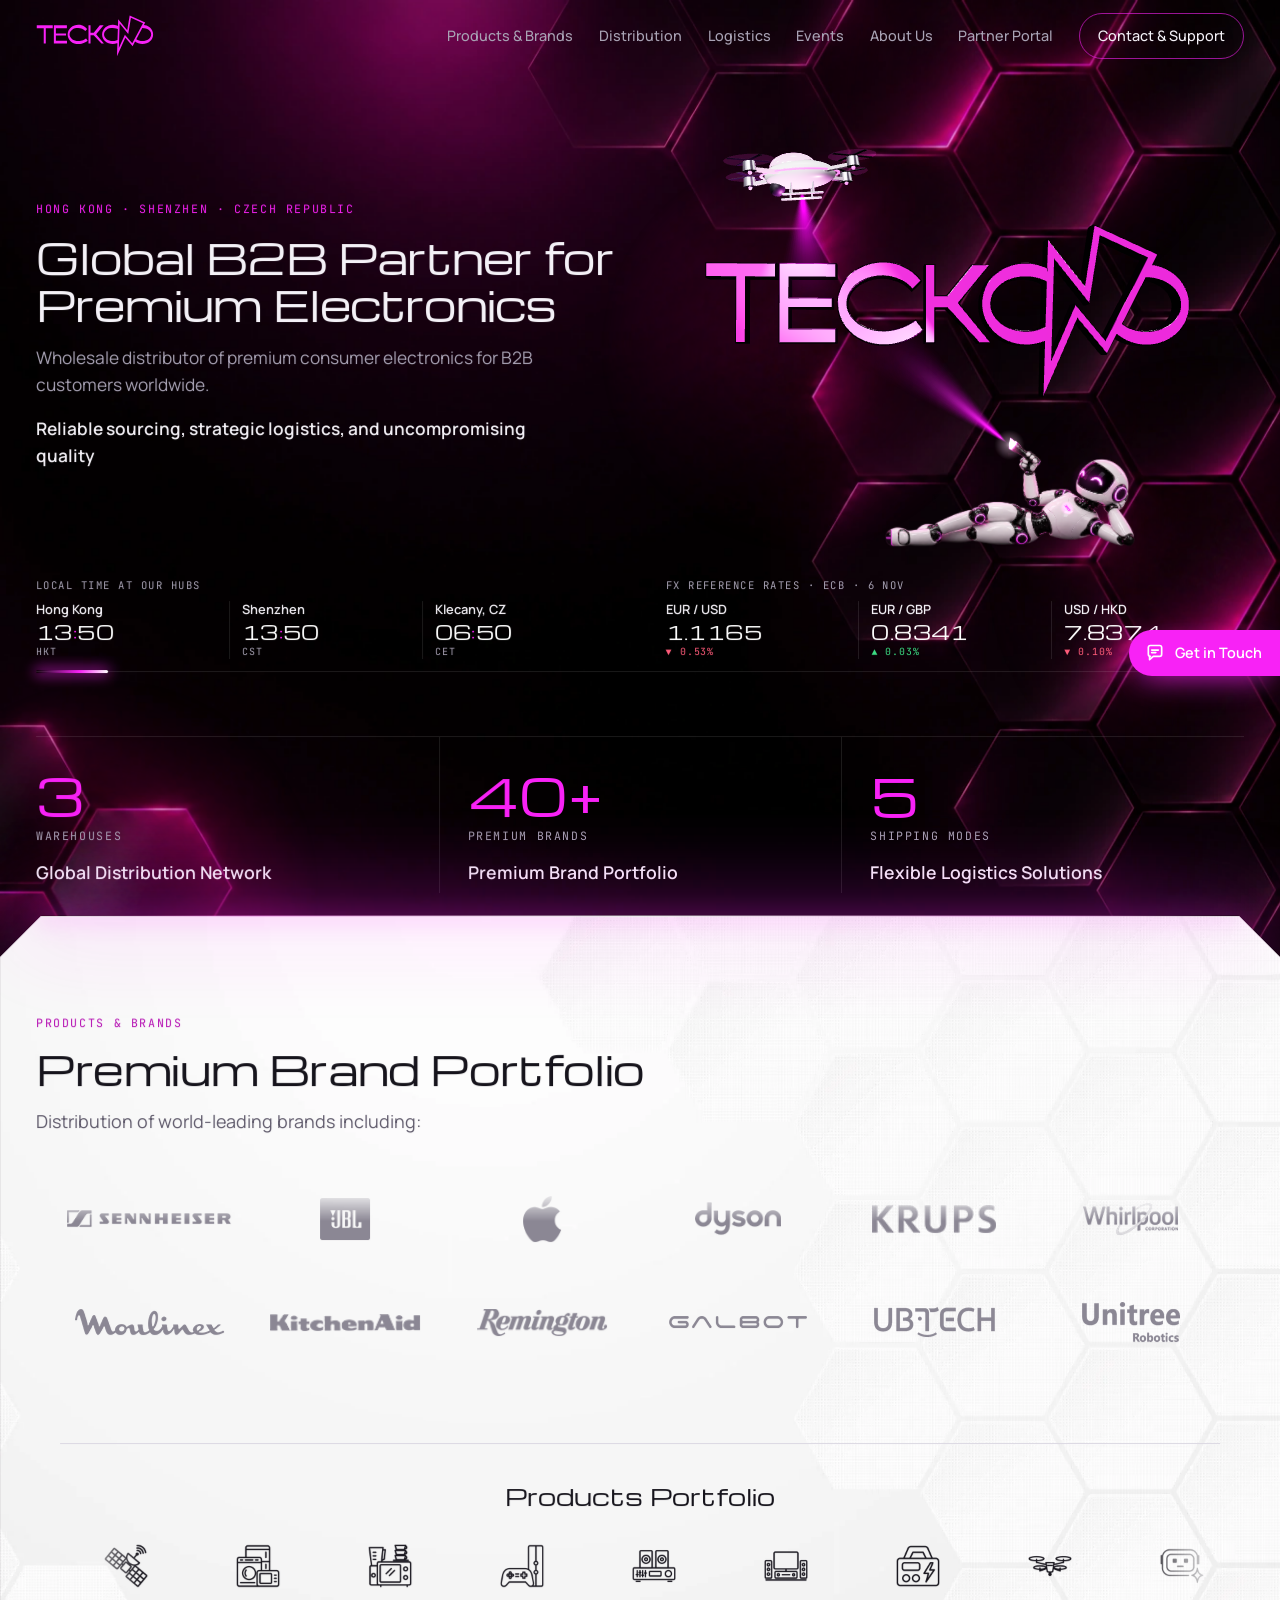
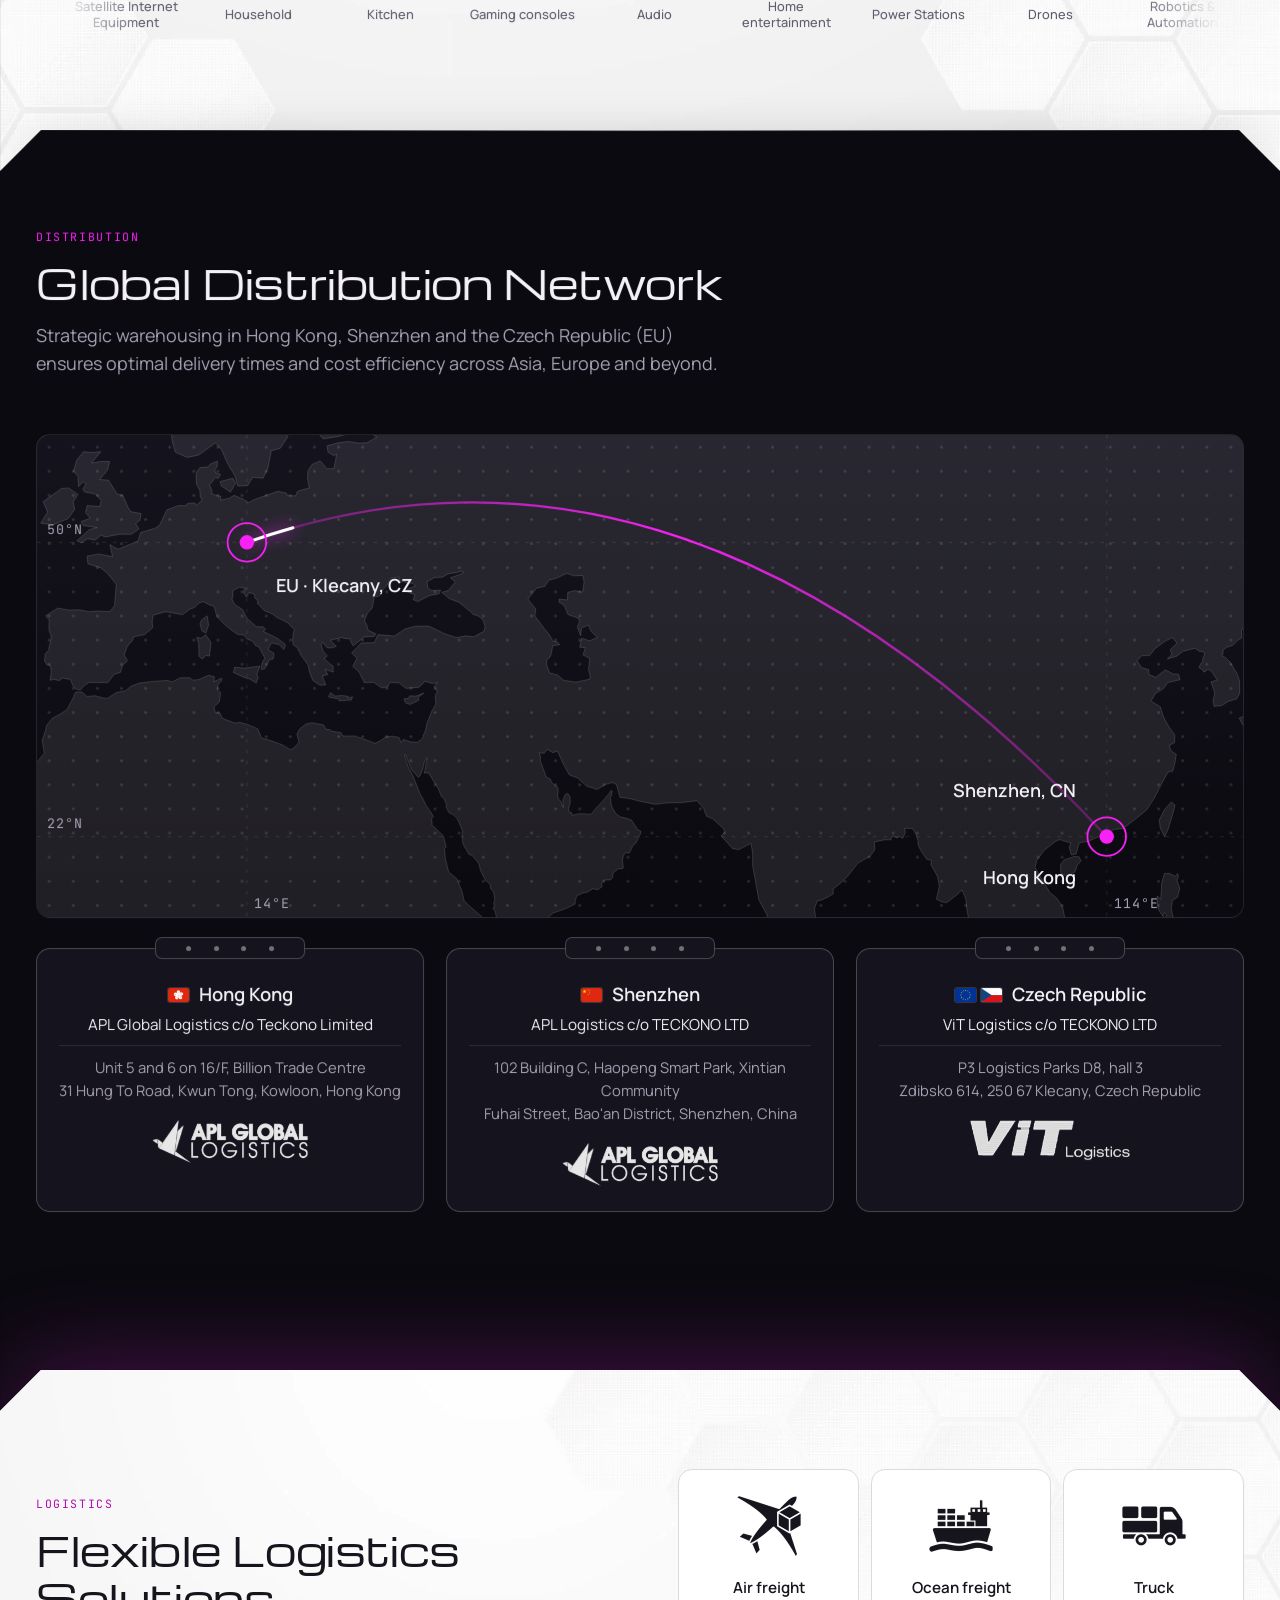
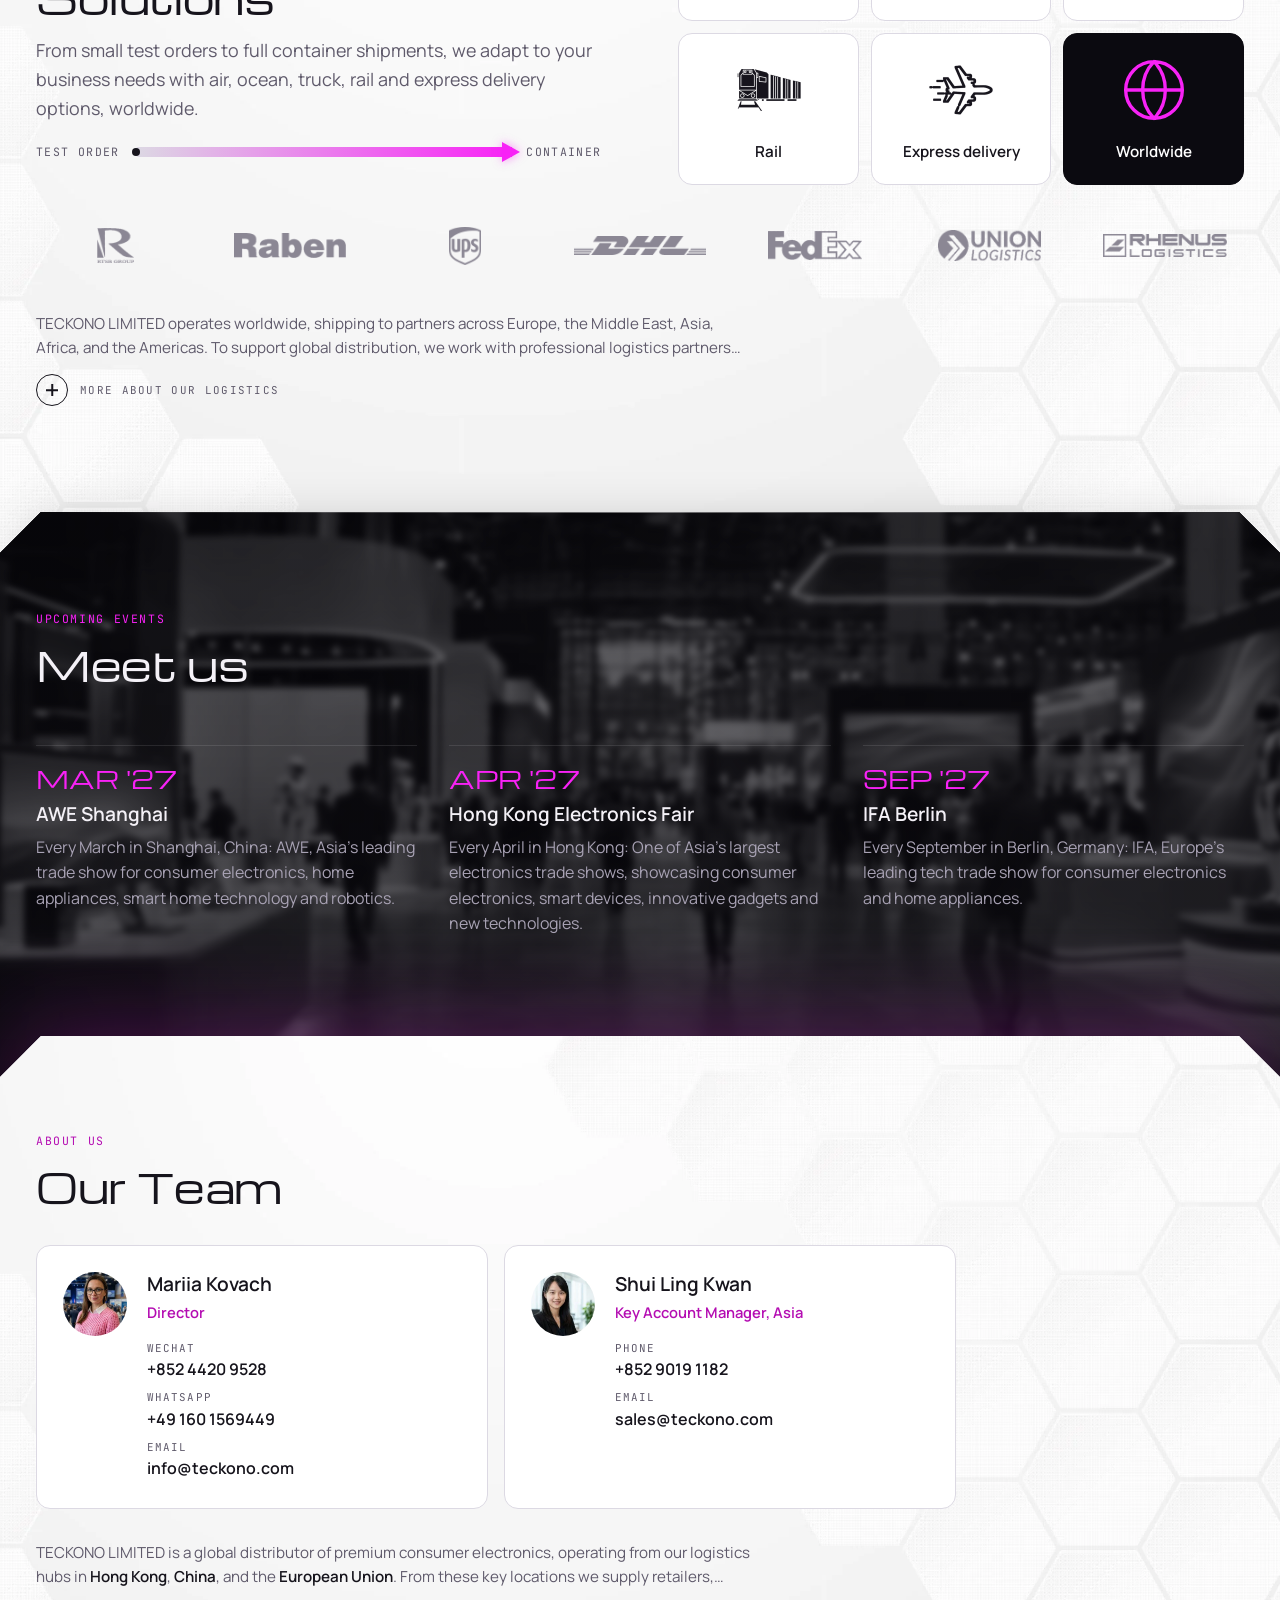
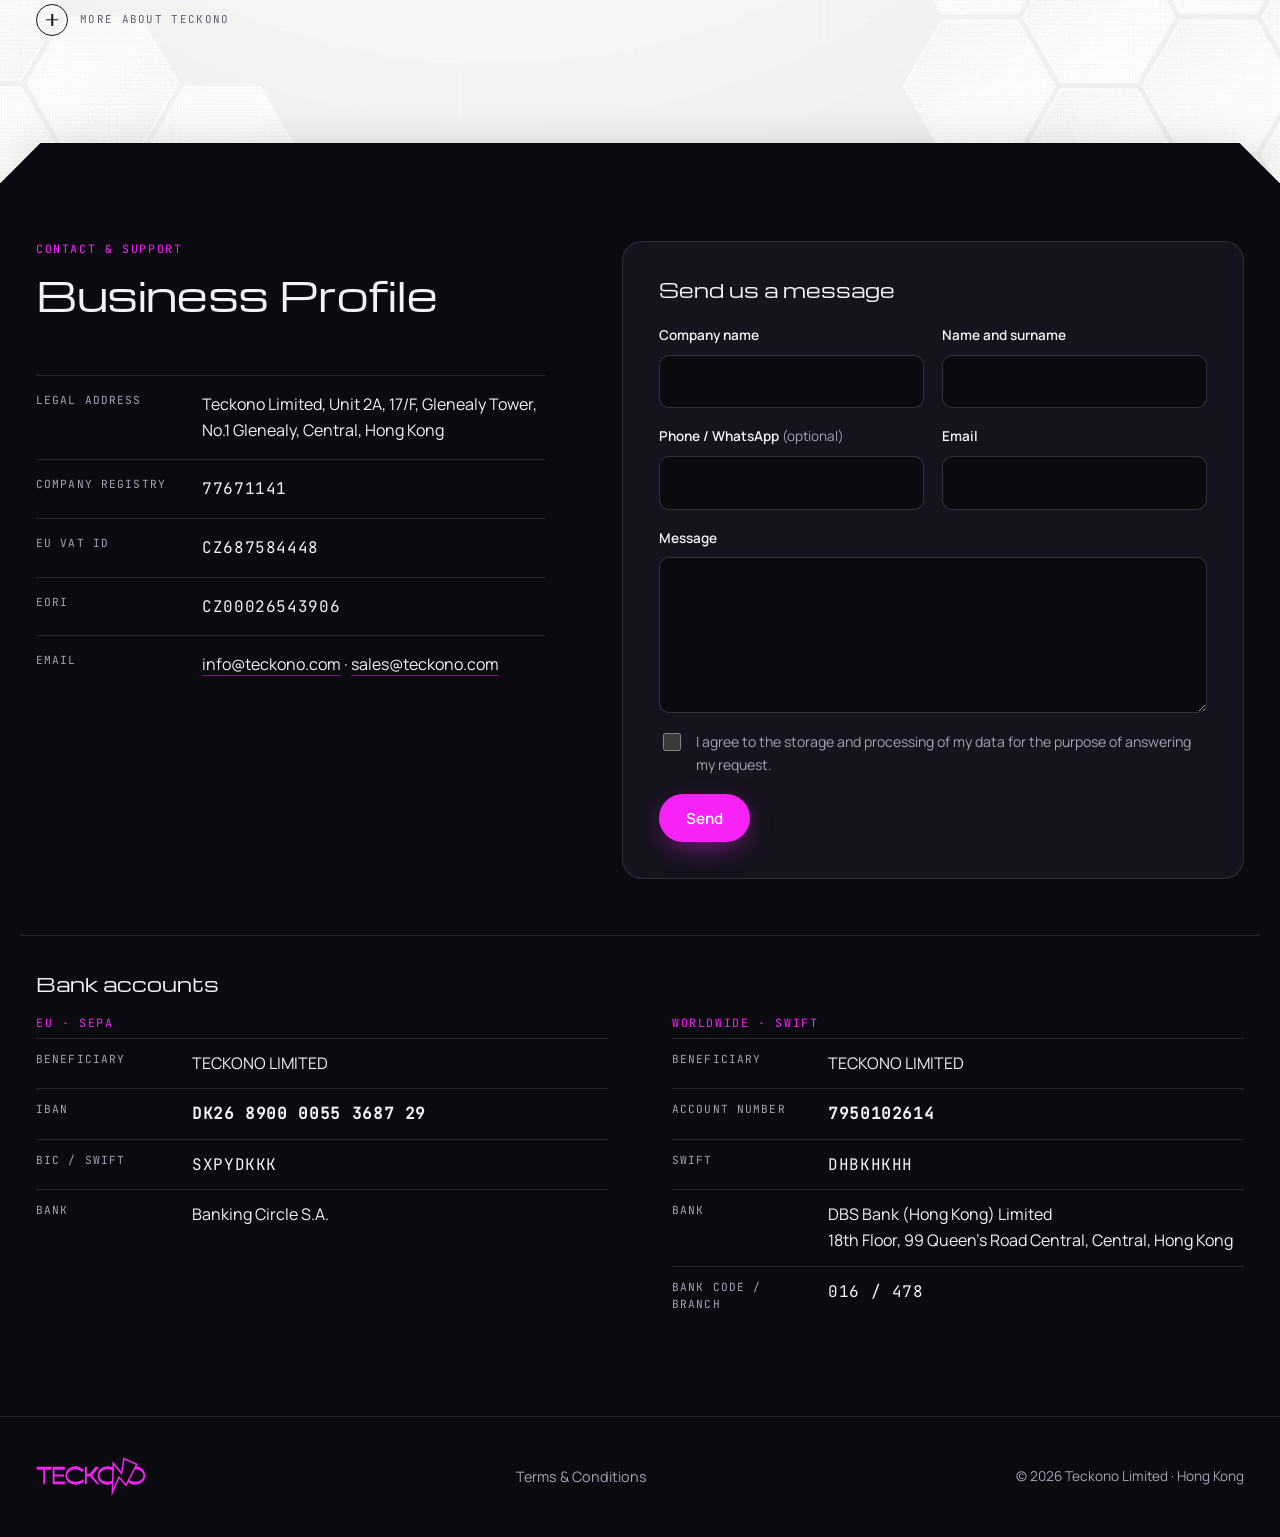
==== index.html @ b2bdcf80 "Teckono website: initial static site Co-Authored-By: Claude Opus 5.5 <noreply@anthropic.com> Claude-" ====
<!doctype html>
<html lang="en">
<head>
<meta charset="utf-8">
<meta name="viewport" content="width=device-width, initial-scale=1, viewport-fit=cover">
<title>TECKONO</title>
<meta name="claude:viewport-fit-sides" content="cover">
<meta name="description" content="TECKONO is a wholesale distributor of premium consumer electronics for B2B customers worldwide. Warehouses in Hong Kong, Shenzhen and the EU (Czech Republic).">
<meta name="theme-color" content="#0B0A10">
<link rel="icon" type="image/svg+xml" href="assets/img/favicon.svg">
<link rel="preload" href="assets/fonts/michroma-latin-400-normal.woff2" as="font" type="font/woff2" crossorigin>
<link rel="preload" href="assets/fonts/manrope-latin-wght-normal.woff2" as="font" type="font/woff2" crossorigin>
<link rel="preload" href="assets/img/bg-hex-dark.webp" as="image">
<link rel="stylesheet" href="assets/css/style.css">
<script type="module" src="assets/js/logo3d.js"></script>
<script defer src="assets/js/main.js"></script>
<script defer src="assets/js/transition.js"></script>
<script defer src="assets/js/logo-roll.js"></script>
<script defer src="assets/js/video-bg.js"></script>
</head>
<body>

<header class="site-header" id="site-header">
  <div class="wrap header-row">
    <a class="brand" href="#top" aria-label="TECKONO home">
      <img src="assets/img/logo.svg" alt="TECKONO" width="132" height="48">
    </a>
    <button class="nav-toggle" id="nav-toggle" aria-expanded="false" aria-controls="site-nav">
      <span class="nav-toggle-bars" aria-hidden="true"></span><span class="sr-only">Menu</span>
    </button>
    <nav class="site-nav" id="site-nav" aria-label="Main">
      <a href="#brands">Products &amp; Brands</a>
      <a href="#network">Distribution</a>
      <a href="#logistics">Logistics</a>
      <a href="#events">Events</a>
      <a href="#team">About Us</a>
      <a href="partners.html">Partner Portal</a>
      <a class="nav-cta" href="#contact">Contact &amp; Support</a>
    </nav>
  </div>
</header>

<main id="top">

  <!-- CARD STACK: each section slides over the lower part of the pinned one before it (hero … contact) -->
  <div class="stack" id="stack">
  <div class="pin">
  <section class="hero band-dark sinks" id="hero">
    <div class="hero-shade" aria-hidden="true"></div>
    <div class="hero-glints" id="hero-glints" aria-hidden="true"></div>
    <div class="wrap hero-inner">
      <div class="hero-copy">
        <div class="hero-text">
          <p class="eyebrow">Hong Kong · Shenzhen · Czech Republic</p>
          <h1>Global B2B Partner for Premium Electronics</h1>
          <p class="lead">Wholesale distributor of premium consumer electronics for B2B customers worldwide.</p>
          <p class="lead-strong">Reliable sourcing, strategic logistics, and uncompromising quality</p>
        </div>
        <div class="hero-logo" id="hero-logo" data-svg="assets/img/logo.svg" data-robot="assets/img/">
          <img class="hero-logo-flat" src="assets/img/logo.svg" alt="" width="1020" height="369">
          <img class="hero-robot-flat" src="assets/img/robot-flat.webp" alt="" width="1250" height="530">
        </div>
      </div>
      <div class="hero-desk" id="hero-desk" aria-label="Local time at our hubs and reference exchange rates">
        <div class="desk-grid">
          <div class="desk-group desk-hubs">
            <p class="desk-label">Local time at our hubs</p>
            <ul class="desk-row hubs">
              <li><span class="cell-key">Hong Kong</span><span class="hub-time" data-tz="Asia/Hong_Kong" data-abbr="HKT">--<i>:</i>--</span><span class="cell-sub hub-zone">HKT</span></li>
              <li><span class="cell-key">Shenzhen</span><span class="hub-time" data-tz="Asia/Shanghai" data-abbr="CST">--<i>:</i>--</span><span class="cell-sub hub-zone">CST</span></li>
              <li><span class="cell-key">Klecany, CZ</span><span class="hub-time" data-tz="Europe/Prague" data-abbr="CET,CEST">--<i>:</i>--</span><span class="cell-sub hub-zone">CET</span></li>
            </ul>
          </div>
          <div class="desk-group desk-fx" id="fx" data-src="https://api.frankfurter.dev/v1/" data-snapshot-date="2026-11-06" data-snapshot="{&quot;2026-11-05&quot;:{&quot;USD&quot;:1.1224,&quot;GBP&quot;:0.83393,&quot;HKD&quot;:8.8055},&quot;2026-11-06&quot;:{&quot;USD&quot;:1.1165,&quot;GBP&quot;:0.83415,&quot;HKD&quot;:8.7505}}">
            <p class="desk-label">FX reference rates &middot; ECB &middot; <span class="fx-date">6 Nov</span></p>
            <ul class="desk-row fx">
              <li data-pair="EURUSD"><span class="cell-key">EUR / USD</span><span class="fx-rate">&hellip;</span><span class="cell-sub fx-chg"></span></li>
              <li data-pair="EURGBP"><span class="cell-key">EUR / GBP</span><span class="fx-rate">&hellip;</span><span class="cell-sub fx-chg"></span></li>
              <li data-pair="USDHKD"><span class="cell-key">USD / HKD</span><span class="fx-rate">&hellip;</span><span class="cell-sub fx-chg"></span></li>
            </ul>
          </div>
        </div>
        <div class="hubs-track" aria-hidden="true"></div>
      </div>
    </div>

    <div class="wrap hero-foot">
      <ul class="pillars" aria-label="What we do">
        <li class="pillar">
          <span class="pillar-figure">3</span>
          <span class="pillar-unit">warehouses</span>
          <h2 class="pillar-title">Global Distribution Network</h2>
        </li>
        <li class="pillar">
          <span class="pillar-figure">40+</span>
          <span class="pillar-unit">premium brands</span>
          <h2 class="pillar-title">Premium Brand Portfolio</h2>
        </li>
        <li class="pillar">
          <span class="pillar-figure">5</span>
          <span class="pillar-unit">shipping modes</span>
          <h2 class="pillar-title">Flexible Logistics Solutions</h2>
        </li>
      </ul>
    </div>
  </section>
  </div>

  <!-- BRANDS -->
  <div class="pin">
  <section class="section band-light card sinks has-zone" id="brands">
    <div class="sink-shade" aria-hidden="true"></div>
    <div class="seam" aria-hidden="true">
      <div class="seam-glow"></div>
      <canvas class="seam-fog" id="seam-fog" data-edge="0.826"></canvas>
    </div>
    <div class="wrap">
      <div class="section-head">
        <p class="eyebrow">Products &amp; Brands</p>
        <h2>Premium Brand Portfolio</h2>
        <p class="section-lead">Distribution of world-leading brands including:</p>
      </div>
      <div class="logo-scroll" aria-label="Brand logos">
      <div class="logo-roll">
      <ul class="logo-wall">
        <li><span class="logo" role="img" aria-label="Starlink" style="--w:136px;--h:27px;-webkit-mask-image:url(assets/img/brands/starlink.png);mask-image:url(assets/img/brands/starlink.png)"></span></li>
        <li><span class="logo" role="img" aria-label="Razer" style="--w:150px;--h:24px;-webkit-mask-image:url(assets/img/brands/razer.png);mask-image:url(assets/img/brands/razer.png)"></span></li>
        <li><span class="logo-text logo-dreame">dreame</span></li>
        <li><span class="logo-text logo-mova">Mova</span></li>
        <li><span class="logo" role="img" aria-label="Canon" style="--w:129px;--h:28px;-webkit-mask-image:url(assets/img/brands/canon.png);mask-image:url(assets/img/brands/canon.png)"></span></li>
        <li><span class="logo" role="img" aria-label="Sony" style="--w:150px;--h:26px;-webkit-mask-image:url(assets/img/brands/sony.png);mask-image:url(assets/img/brands/sony.png)"></span></li>
        <li><span class="logo" role="img" aria-label="Samsung" style="--w:97px;--h:32px;-webkit-mask-image:url(assets/img/brands/samsung.png);mask-image:url(assets/img/brands/samsung.png)"></span></li>
        <li><span class="logo" role="img" aria-label="LG" style="--w:74px;--h:35px;-webkit-mask-image:url(assets/img/brands/lg.png);mask-image:url(assets/img/brands/lg.png)"></span></li>
        <li><span class="logo" role="img" aria-label="Nintendo" style="--w:117px;--h:29px;-webkit-mask-image:url(assets/img/brands/nintendo.png);mask-image:url(assets/img/brands/nintendo.png)"></span></li>
        <li><span class="logo" role="img" aria-label="Sigma" style="--w:125px;--h:28px;-webkit-mask-image:url(assets/img/brands/sigma.png);mask-image:url(assets/img/brands/sigma.png)"></span></li>
        <li><span class="logo" role="img" aria-label="Nikon" style="--w:115px;--h:29px;-webkit-mask-image:url(assets/img/brands/nikon.png);mask-image:url(assets/img/brands/nikon.png)"></span></li>
        <li><span class="logo" role="img" aria-label="De'Longhi" style="--w:104px;--h:31px;-webkit-mask-image:url(assets/img/brands/delonghi.png);mask-image:url(assets/img/brands/delonghi.png)"></span></li>
        <li><span class="logo" role="img" aria-label="Pioneer" style="--w:150px;--h:22px;-webkit-mask-image:url(assets/img/brands/pioneer.png);mask-image:url(assets/img/brands/pioneer.png)"></span></li>
        <li><span class="logo" role="img" aria-label="Xiaomi" style="--w:43px;--h:44px;-webkit-mask-image:url(assets/img/brands/xiaomi.png);mask-image:url(assets/img/brands/xiaomi.png)"></span></li>
        <li><span class="logo" role="img" aria-label="Braun" style="--w:80px;--h:34px;-webkit-mask-image:url(assets/img/brands/braun.png);mask-image:url(assets/img/brands/braun.png)"></span></li>
        <li><span class="logo" role="img" aria-label="Philips" style="--w:137px;--h:27px;-webkit-mask-image:url(assets/img/brands/philips.png);mask-image:url(assets/img/brands/philips.png)"></span></li>
        <li><span class="logo" role="img" aria-label="Beats" style="--w:44px;--h:44px;-webkit-mask-image:url(assets/img/brands/beats.png);mask-image:url(assets/img/brands/beats.png)"></span></li>
        <li><span class="logo" role="img" aria-label="Garmin" style="--w:108px;--h:30px;-webkit-mask-image:url(assets/img/brands/garmin.png);mask-image:url(assets/img/brands/garmin.png)"></span></li>
        <li><span class="logo" role="img" aria-label="Sennheiser" style="--w:165px;--h:17px;-webkit-mask-image:url(assets/img/brands/sennheiser.png);mask-image:url(assets/img/brands/sennheiser.png)"></span></li>
        <li><span class="logo" role="img" aria-label="JBL" style="--w:50px;--h:42px;-webkit-mask-image:url(assets/img/brands/jbl.png);mask-image:url(assets/img/brands/jbl.png)"></span></li>
        <li><span class="logo" role="img" aria-label="Apple" style="--w:39px;--h:47px;-webkit-mask-image:url(assets/img/brands/apple.png);mask-image:url(assets/img/brands/apple.png)"></span></li>
        <li><span class="logo" role="img" aria-label="Dyson" style="--w:86px;--h:33px;-webkit-mask-image:url(assets/img/brands/dyson.png);mask-image:url(assets/img/brands/dyson.png)"></span></li>
        <li><span class="logo" role="img" aria-label="Krups" style="--w:124px;--h:28px;-webkit-mask-image:url(assets/img/brands/krups.png);mask-image:url(assets/img/brands/krups.png)"></span></li>
        <li><span class="logo" role="img" aria-label="Whirlpool" style="--w:95px;--h:32px;-webkit-mask-image:url(assets/img/brands/whirlpool.png);mask-image:url(assets/img/brands/whirlpool.png)"></span></li>
        <li><span class="logo" role="img" aria-label="Moulinex" style="--w:149px;--h:26px;-webkit-mask-image:url(assets/img/brands/moulinex.png);mask-image:url(assets/img/brands/moulinex.png)"></span></li>
        <li><span class="logo" role="img" aria-label="KitchenAid" style="--w:150px;--h:17px;-webkit-mask-image:url(assets/img/brands/kitchenaid.png);mask-image:url(assets/img/brands/kitchenaid.png)"></span></li>
        <li><span class="logo" role="img" aria-label="Remington" style="--w:132px;--h:27px;-webkit-mask-image:url(assets/img/brands/remington.png);mask-image:url(assets/img/brands/remington.png)"></span></li>
        <li><span class="logo" role="img" aria-label="Galbot" style="--w:138px;--h:12px;-webkit-mask-image:url(assets/img/brands/galbot.png);mask-image:url(assets/img/brands/galbot.png)"></span></li>
        <li><span class="logo" role="img" aria-label="UBTech" style="--w:121px;--h:30px;-webkit-mask-image:url(assets/img/brands/ubtech.png);mask-image:url(assets/img/brands/ubtech.png)"></span></li>
        <li><span class="logo" role="img" aria-label="Unitree Robotics" style="--w:98px;--h:40px;-webkit-mask-image:url(assets/img/brands/unitree.png);mask-image:url(assets/img/brands/unitree.png)"></span></li>
      </ul>
      <ul class="logo-wall" aria-hidden="true">
        <li><span class="logo" role="img" aria-label="Starlink" style="--w:136px;--h:27px;-webkit-mask-image:url(assets/img/brands/starlink.png);mask-image:url(assets/img/brands/starlink.png)"></span></li>
        <li><span class="logo" role="img" aria-label="Razer" style="--w:150px;--h:24px;-webkit-mask-image:url(assets/img/brands/razer.png);mask-image:url(assets/img/brands/razer.png)"></span></li>
        <li><span class="logo-text logo-dreame">dreame</span></li>
        <li><span class="logo-text logo-mova">Mova</span></li>
        <li><span class="logo" role="img" aria-label="Canon" style="--w:129px;--h:28px;-webkit-mask-image:url(assets/img/brands/canon.png);mask-image:url(assets/img/brands/canon.png)"></span></li>
        <li><span class="logo" role="img" aria-label="Sony" style="--w:150px;--h:26px;-webkit-mask-image:url(assets/img/brands/sony.png);mask-image:url(assets/img/brands/sony.png)"></span></li>
        <li><span class="logo" role="img" aria-label="Samsung" style="--w:97px;--h:32px;-webkit-mask-image:url(assets/img/brands/samsung.png);mask-image:url(assets/img/brands/samsung.png)"></span></li>
        <li><span class="logo" role="img" aria-label="LG" style="--w:74px;--h:35px;-webkit-mask-image:url(assets/img/brands/lg.png);mask-image:url(assets/img/brands/lg.png)"></span></li>
        <li><span class="logo" role="img" aria-label="Nintendo" style="--w:117px;--h:29px;-webkit-mask-image:url(assets/img/brands/nintendo.png);mask-image:url(assets/img/brands/nintendo.png)"></span></li>
        <li><span class="logo" role="img" aria-label="Sigma" style="--w:125px;--h:28px;-webkit-mask-image:url(assets/img/brands/sigma.png);mask-image:url(assets/img/brands/sigma.png)"></span></li>
        <li><span class="logo" role="img" aria-label="Nikon" style="--w:115px;--h:29px;-webkit-mask-image:url(assets/img/brands/nikon.png);mask-image:url(assets/img/brands/nikon.png)"></span></li>
        <li><span class="logo" role="img" aria-label="De'Longhi" style="--w:104px;--h:31px;-webkit-mask-image:url(assets/img/brands/delonghi.png);mask-image:url(assets/img/brands/delonghi.png)"></span></li>
        <li><span class="logo" role="img" aria-label="Pioneer" style="--w:150px;--h:22px;-webkit-mask-image:url(assets/img/brands/pioneer.png);mask-image:url(assets/img/brands/pioneer.png)"></span></li>
        <li><span class="logo" role="img" aria-label="Xiaomi" style="--w:43px;--h:44px;-webkit-mask-image:url(assets/img/brands/xiaomi.png);mask-image:url(assets/img/brands/xiaomi.png)"></span></li>
        <li><span class="logo" role="img" aria-label="Braun" style="--w:80px;--h:34px;-webkit-mask-image:url(assets/img/brands/braun.png);mask-image:url(assets/img/brands/braun.png)"></span></li>
        <li><span class="logo" role="img" aria-label="Philips" style="--w:137px;--h:27px;-webkit-mask-image:url(assets/img/brands/philips.png);mask-image:url(assets/img/brands/philips.png)"></span></li>
        <li><span class="logo" role="img" aria-label="Beats" style="--w:44px;--h:44px;-webkit-mask-image:url(assets/img/brands/beats.png);mask-image:url(assets/img/brands/beats.png)"></span></li>
        <li><span class="logo" role="img" aria-label="Garmin" style="--w:108px;--h:30px;-webkit-mask-image:url(assets/img/brands/garmin.png);mask-image:url(assets/img/brands/garmin.png)"></span></li>
        <li><span class="logo" role="img" aria-label="Sennheiser" style="--w:165px;--h:17px;-webkit-mask-image:url(assets/img/brands/sennheiser.png);mask-image:url(assets/img/brands/sennheiser.png)"></span></li>
        <li><span class="logo" role="img" aria-label="JBL" style="--w:50px;--h:42px;-webkit-mask-image:url(assets/img/brands/jbl.png);mask-image:url(assets/img/brands/jbl.png)"></span></li>
        <li><span class="logo" role="img" aria-label="Apple" style="--w:39px;--h:47px;-webkit-mask-image:url(assets/img/brands/apple.png);mask-image:url(assets/img/brands/apple.png)"></span></li>
        <li><span class="logo" role="img" aria-label="Dyson" style="--w:86px;--h:33px;-webkit-mask-image:url(assets/img/brands/dyson.png);mask-image:url(assets/img/brands/dyson.png)"></span></li>
        <li><span class="logo" role="img" aria-label="Krups" style="--w:124px;--h:28px;-webkit-mask-image:url(assets/img/brands/krups.png);mask-image:url(assets/img/brands/krups.png)"></span></li>
        <li><span class="logo" role="img" aria-label="Whirlpool" style="--w:95px;--h:32px;-webkit-mask-image:url(assets/img/brands/whirlpool.png);mask-image:url(assets/img/brands/whirlpool.png)"></span></li>
        <li><span class="logo" role="img" aria-label="Moulinex" style="--w:149px;--h:26px;-webkit-mask-image:url(assets/img/brands/moulinex.png);mask-image:url(assets/img/brands/moulinex.png)"></span></li>
        <li><span class="logo" role="img" aria-label="KitchenAid" style="--w:150px;--h:17px;-webkit-mask-image:url(assets/img/brands/kitchenaid.png);mask-image:url(assets/img/brands/kitchenaid.png)"></span></li>
        <li><span class="logo" role="img" aria-label="Remington" style="--w:132px;--h:27px;-webkit-mask-image:url(assets/img/brands/remington.png);mask-image:url(assets/img/brands/remington.png)"></span></li>
        <li><span class="logo" role="img" aria-label="Galbot" style="--w:138px;--h:12px;-webkit-mask-image:url(assets/img/brands/galbot.png);mask-image:url(assets/img/brands/galbot.png)"></span></li>
        <li><span class="logo" role="img" aria-label="UBTech" style="--w:121px;--h:30px;-webkit-mask-image:url(assets/img/brands/ubtech.png);mask-image:url(assets/img/brands/ubtech.png)"></span></li>
        <li><span class="logo" role="img" aria-label="Unitree Robotics" style="--w:98px;--h:40px;-webkit-mask-image:url(assets/img/brands/unitree.png);mask-image:url(assets/img/brands/unitree.png)"></span></li>
      </ul>
      </div>
      </div>
      <div class="portfolio">
        <h3 class="portfolio-title">Products Portfolio</h3>
        <div class="ticker" aria-label="Product groups">
          <ul class="groups">
            <li><span class="group-icon gi-satellite"></span><span>Satellite Internet Equipment</span></li>
            <li><span class="group-icon gi-household"></span><span>Household</span></li>
            <li><span class="group-icon gi-kitchen"></span><span>Kitchen</span></li>
            <li><span class="group-icon gi-gaming"></span><span>Gaming consoles</span></li>
            <li><span class="group-icon gi-audio"></span><span>Audio</span></li>
            <li><span class="group-icon gi-home-entertainment"></span><span>Home entertainment</span></li>
            <li><span class="group-icon gi-power-stations"></span><span>Power Stations</span></li>
            <li><span class="group-icon gi-drones"></span><span>Drones</span></li>
            <li><span class="group-icon gi-robotics"></span><span>Robotics &amp; Automation</span></li>
          </ul>
          <ul class="groups" aria-hidden="true">
            <li><span class="group-icon gi-satellite"></span><span>Satellite Internet Equipment</span></li>
            <li><span class="group-icon gi-household"></span><span>Household</span></li>
            <li><span class="group-icon gi-kitchen"></span><span>Kitchen</span></li>
            <li><span class="group-icon gi-gaming"></span><span>Gaming consoles</span></li>
            <li><span class="group-icon gi-audio"></span><span>Audio</span></li>
            <li><span class="group-icon gi-home-entertainment"></span><span>Home entertainment</span></li>
            <li><span class="group-icon gi-power-stations"></span><span>Power Stations</span></li>
            <li><span class="group-icon gi-drones"></span><span>Drones</span></li>
            <li><span class="group-icon gi-robotics"></span><span>Robotics &amp; Automation</span></li>
          </ul>
        </div>
      </div>
    </div>
  </section>
  </div>

  <!-- NETWORK: slides over the lower third of the brands card -->
  <div class="pin">
  <section class="section band-dark card sinks has-zone" id="network">
    <div class="sink-shade" aria-hidden="true"></div>
    <div class="glint" aria-hidden="true">
      <div class="glint-rim"></div>
      <div class="glint-bloom"></div>
      <div class="glint-sweep"><div class="glint-streak"></div><div class="glint-star"></div></div>
    </div>
    <div class="wrap">
      <div class="section-head">
        <p class="eyebrow">Distribution</p>
        <h2>Global Distribution Network</h2>
        <p class="section-lead">Strategic warehousing in Hong Kong, Shenzhen and the Czech Republic (EU) ensures optimal delivery times and cost efficiency across Asia, Europe and beyond.</p>
      </div>

      <div class="map-scroll">
        <svg class="route-map" viewBox="0 0 1000 400" role="img" aria-label="Warehouses in the Czech Republic, Shenzhen and Hong Kong, connected by a route">
          <defs>
            <pattern id="dots" width="20" height="20" patternUnits="userSpaceOnUse">
              <circle cx="10" cy="10" r="1.2" class="map-dot"/>
            </pattern>
            <linearGradient id="routeGrad" x1="0" x2="1">
              <stop offset="0" stop-color="#F822F6" stop-opacity=".25"/>
              <stop offset=".5" stop-color="#F822F6"/>
              <stop offset="1" stop-color="#F822F6" stop-opacity=".25"/>
            </linearGradient>
          </defs>
          <rect width="1000" height="400" fill="url(#dots)"/>
          <!-- continents from Europe to China: Natural Earth 1:110m land (public domain), equirectangular, same scale as the nodes -->
          <path class="land" fill-rule="evenodd" d="M969 418.7L969.3 420.1L963.4 420.1L960.2 415.3L967 415.5L969 418.7ZM940.7 410.8L938.8 418.3L935.7 414L932.1 407.4L938.2 407.7L940.7 410.8ZM939.2 363.5L943.6 365.9L945.8 363.7L946.5 365.9L945.3 369.5L947.7 375.7L945.8 383L941.6 385.9L940.5 392.9L942.1 399.8L945.9 400.8L949 399.8L958 404.6L957.3 409.3L959.6 411.4L958.8 415.4L953.3 411.2L950.7 406.6L948.8 409.8L944.3 404.6L937.8 405.9L934.3 403.9L934.6 400.3L936.9 398.1L934.7 396.1L933.8 399.3L930.3 394.2L929.2 390.4L928.9 382.1L931.8 385L932.6 371.3L934.9 363.4L939.2 363.5ZM860.9 361.9L854.7 366.1L848.9 363.4L848.7 355.9L852.2 352L860 349.5L864.1 349.7L865.7 353.1L862.5 356.9L860.9 361.9ZM938.2 326.1L935.1 333.3L931.4 325.9L930.5 319.4L934.7 310.9L940.4 304.3L943.7 306.9L942.4 312.1L938.2 326.1ZM320.7 213.9L315.9 217.6L316.4 219.2L316.6 219.9L309.3 223.4L305.8 222.3L304.2 218.8L307.6 218.5L309.1 216.3L314.2 216.5L320.7 213.9ZM243.2 213.6L247.1 216.5L252.6 216L257.9 216.6L257.7 218.1L261.6 217.1L260.7 219.7L250.5 220.4L250.5 219L241.8 217.3L243.2 213.6ZM184.8 191.6L182.3 198.4L183.3 201.1L181.8 205.6L176.4 202.3L172.8 201.4L162.8 196.9L163.8 192.5L172.1 193.3L179.4 192.3L184.8 191.6ZM139.9 165.6L144.1 171.8L143.1 183.3L139.9 182.8L137 185.7L134.3 183.4L134 172.8L132.4 167.9L136.3 168.3L139.9 165.6ZM1015.3 229.3L1008.1 229.4L1015.3 235.8L1010.6 250.6L1006 254.3L1002.5 250.9L1004.3 243.1L999.8 240.5L996.9 234.6L1003.6 231.9L1007.3 226.4L1014.5 221.9L1015.3 221ZM142.3 157.4L140 164.1L136.7 162.3L135.1 156.5L136.5 153.2L141.1 149.9L142.3 157.4ZM25.8 69.3L13.1 74.5L3 73.1L8.8 64L5.1 55.2L14.8 48.3L20.2 44.3L26.2 43.9L33.8 49.3L30 55.3L31.2 61.5L25.8 69.3ZM164.6 40.1L160.4 47.2L152.9 42.3L151.9 38.6L162.4 35.8L164.6 40.1ZM52.8 13.8L45.1 23.2L52.4 22L60.2 22L58.4 29.1L51.9 36.9L59.3 37.5L66.2 48.7L71.1 50.1L75.5 60L77.5 63.5L86.2 65.1L85.3 70.7L81.7 73.3L84.5 77.8L78.1 82.3L68.6 82.2L56.4 84.6L53.1 82.9L48.4 87L41.8 86L36.8 89.4L33 87.6L43.4 78.5L49.8 76.6L38.6 75.1L36.6 71.7L44.1 69L40.2 64.2L41.5 58.5L52.1 59.3L53.2 54.3L48.3 48.8L39.6 47.3L37.9 44.9L40.5 41L38.2 38.6L34.4 42.7L33.9 34.3L30.3 29.9L32.9 20.9L38.5 13.8L44.2 14.5L52.8 13.8ZM1015.3 -15.6L1015.3 148.8L1007.7 153.9L1006.6 156.8L1003.9 156.3L1000.8 159.2L998.7 162.2L999 168.4L995.3 170.4L994 171.9L991.3 174.5L986.6 175.9L983.5 178.3L983.3 182L982.4 183L985.3 184.4L989.3 188.2L995.5 198.5L997.2 204.2L997.3 214.2L994.6 219L988.1 220.7L982.4 224.3L976 225L975.2 220.3L976.6 213.7L973.4 204.7L978.7 203.2L973.8 195.7L970.3 194.1L969.5 195.7L967.4 196.5L967.1 194.8L965.3 194L963.4 192.6L965.3 188.8L967 187.8L966.4 186.2L968.2 181.5L967.7 180L963.5 179.1L960.2 176.8L950.2 179.3L945 183.4L937.3 185.7L941.1 181.7L939.6 178.3L945.2 172.5L941.5 167.9L935.3 171L927.2 177L922.8 182.7L915.8 183.1L912.2 187.1L916 193L921.8 194.5L922 198.4L927.7 200.9L935.6 194.7L942 198.1L946.6 198.3L947.8 202.9L937.6 205.3L934.3 210L927.4 214.4L923.7 220.5L931.4 225.3L934.2 233.9L938.5 241.8L943.4 248.5L943.3 255L938.8 257.4L940.5 262L944.7 264.7L943.6 271.8L941.8 278.7L937.8 279.5L932.6 289L926.8 300.4L920.2 310.8L910.4 318.8L900.5 326.2L892.4 327.2L888.1 331L885.6 328.2L881.6 332.5L871.6 336.9L864.1 338.2L861.6 347.4L857.7 348L855.8 341.6L857.5 338.3L847.9 335.5L844.6 336.9L835.1 344.3L829.1 352.6L827.6 358.6L833 367.8L839.7 379.2L846.1 384.6L850.5 391.6L853.7 407.7L853 420.1L806.3 420.1L805.6 418.5L799.2 414.5L793.1 414.7L794.2 407.8L787.9 407.9L787.3 417.5L786.5 420.1L776.1 420.1L776.6 410.3L773.7 405.8L771.3 395.4L770.1 384.4L767 377.2L762.3 381.6L754.2 387.8L750.2 387L745.8 384.9L748.2 374.2L746.7 366L741.1 355.9L742 352.8L737.8 351.7L732.8 344.6L730.7 340L730.3 335.6L729 331.4L726 326.3L719.4 326L720.1 329.6L717.8 334.4L714.8 332.6L713.7 334.2L711.7 333.3L709 332.5L708 335.7L703.1 335.6L694.3 337.4L694.7 343.9L690.9 349.1L680.7 355L672.7 365.2L667.3 370.7L660.2 376.4L660.2 380.4L656.7 382.6L650.2 385.7L646.9 386.2L644.7 392.8L646.2 404.1L646.6 411.4L643.6 419.6L610.9 420.1L608 413.7L606.2 402.8L605 397.3L598.5 385.4L595.5 368.5L593.4 357.3L593.4 346.8L592 338.6L581.7 343.8L576.6 342.8L567.3 332.2L570.7 329.1L568.6 325.6L560.3 318.3L555.1 316L552.9 309.8L547.4 303.2L534.3 304.8L522.7 305L512.7 306.2L499.2 303.5L491.5 301.5L483.4 300.4L480.4 289.7L477 288.2L471.5 289.7L464.3 293.9L455.6 291.1L448.4 284.4L441.5 281.9L436.8 273.6L431.5 262L427.7 263.4L423.1 260.5L420.5 263.9L416.2 263.5L417.7 267.3L417.1 269.3L419.4 275.9L422.2 283.4L425.7 285.4L426.9 288.5L431.8 292.1L432.2 295.7L431.5 298.6L432.4 301.6L434.4 304L435.4 306.9L436.4 309L436 302.6L437.9 298.1L439.9 297.1L442 299.9L442.1 305L440.6 310.1L441.9 313.4L443.2 313L443.5 315.4L449.1 314L455 314.2L459.3 314.5L464.1 308.6L469.5 303L474 297.6L476 294.7L476.9 295.4L476.3 299L475.3 300.6L476.3 307.5L479.5 313.5L483.5 316.6L488.7 317.8L492.9 319.3L496.1 324.3L498.1 327.2L500.6 328.3L500.6 330.3L498 335.5L496.9 337.9L493.9 340.7L491.2 346.7L488 346.2L486.5 348.3L485.3 352.7L486.2 358.5L485.6 359.6L482.3 359.6L477.8 362.8L477.1 367.1L475.5 368.9L471 368.9L468.3 371.1L468.3 374.6L464.8 377L460.9 376.2L456.1 379.1L452.9 379.6L447.7 381.9L446.3 385.8L446.2 388.8L439 392.5L427.6 396.5L421.3 402.7L418.1 403.1L416 402.6L411.8 406.3L407.3 407.9L401.3 408.4L399.5 408.9L397.9 411.2L396 411.8L395 414L391.4 413.8L389.1 415L384.2 414.6L382.4 409.5L382.6 404.7L381.4 402.2L380 395.7L378 392.1L379.4 391.7L378.6 387.7L379.5 386L379.2 382.2L378.3 378.5L376.1 375.9L375.6 372.4L371.9 369.3L368.1 362L366.1 354.9L361.1 348.9L358 347.5L353.2 339.2L352.4 333.1L352.7 327.9L348.6 318.3L345.3 314.9L341.5 313.1L339.1 308.1L339.5 306.1L337.5 301.6L335.4 299.7L332.6 293.2L328.3 286.1L324.7 280.2L321.1 280.2L322.2 275.4L322.5 272.4L323.4 268.9L323.2 267.6L321.2 271.1L319.6 277.7L317.7 282.3L316 283.8L313.7 281L310.4 277.1L305.4 264.6L304.6 265.4L307.6 274.6L312 283.3L317.3 296.9L320 301.6L322.3 306.6L328.7 316.2L327.3 317.7L327.5 323.4L335.8 331.2L337 333L339.3 341.5L337.8 343.1L338.8 352.1L341.4 362.5L344.1 364.6L348 367.9L352.2 377.9L354.2 386L358.1 390.2L367.8 398.4L371.7 403.4L375.6 408.4L377.8 411.4L381.3 414L383 416.7L382.8 420.1L435.7 420.1L438.6 419.9L-11.4 420.1L-11.4 279.7L-9.2 279.4L-3.5 273.5L0 271.1L6 263.9L4.2 253L6.9 245.5L7.9 240.9L12.5 235L19.6 231.1L24.9 227.5L29.7 218.4L31.9 213.1L37.2 213.1L41.4 216.8L48.2 216.2L55.6 218.2L58.7 218.2L65.6 213.5L73.3 212L77.8 208.4L84.6 205.7L96.7 204.2L108.5 203.5L112.1 204.7L118.8 201.3L126.5 201.3L129.4 203.3L134.2 202.8L142 199.2L147 200.3L146.8 204.7L152.8 201.5L153.3 203.2L149.8 207.4L149.7 211.5L152.2 213.6L151.2 221.2L146.6 225.5L147.9 230.3L151.6 230.4L153.4 234.6L156.1 235.9L164.5 238.9L167.5 238.2L173.4 239.6L182.9 243.5L186.2 251.3L192.6 253L202.7 256.6L210.3 261L213.8 258.7L217.2 254.7L215.5 248L217.7 243.8L222.9 239.7L227.8 238.5L237.4 240.3L239.9 244.2L242.5 244.2L244.8 245.7L251.9 246.7L253.6 249.6L263.1 249.5L270 251.8L277 254.3L280.3 255.7L285.8 252.9L288.8 250.4L295 249.7L300.1 250.8L302 255.1L303.7 252.3L309.4 254.4L315 254.8L318.5 252.7L320.6 249.8L320.1 249.3L322 245.2L323.4 238.6L324.4 236.4L327.2 229.2L330.7 223.1L330.2 216.1L331.9 212.5L329.3 208.6L332 205.3L327.7 206.1L321.7 204.1L316.8 209.1L306 210.1L300.2 205.4L292.5 205.1L290.9 208.7L285.9 209.7L279.1 205.1L271.3 205.2L267 196.6L261.8 191.8L265.3 185L260.8 180.8L268.7 172.5L279.7 172.1L282.7 165.5L296.2 166.7L304.8 161L313.1 158.6L324.9 158.4L337.4 164.5L347.6 167.9L355.9 166.5L362 167.3L370.5 162.8L371.5 159L369.7 153.1L365.6 149.9L361.7 148.9L359.1 146.2L350 138.8L341.8 135.6L335.7 130.4L340.9 129L346.8 121.8L342.8 118.3L353.3 114.7L353.1 112.8L346.7 114.2L341 115L336.3 117.8L329.6 118.2L323.5 121.5L323.9 126.9L327.4 129L334.6 128.5L333.2 131.6L325.4 133.1L315.8 138.1L311.8 136.4L313.4 132.3L305.6 129.7L306.8 128.1L313.7 125.1L311.6 123.2L300.5 121L300 117.7L293.4 118.8L290.8 123.6L285.3 130L285.4 132.3L282 134.1L279.8 133.3L277.8 143.8L274.1 147.4L271.5 153.7L273.8 158.6L274.6 162L280.9 164.8L279.6 166.9L271.1 167.4L268.1 170.1L262.1 174.8L259.9 170.8L260 169L255.6 168.7L251.9 167.9L243.3 170.2L248.2 175.1L244.6 176.5L240.6 176.5L236.9 172L235.5 173.9L237.1 179.1L240.7 183.2L238 185.1L242 189.1L245.5 191.6L245.6 196.6L239 194.3L241.1 198.7L236.6 199.6L239.3 207.3L234.5 207.4L228.7 203.6L226 196.7L224.8 190.9L222 186.9L218.3 181.9L217.9 179.4L216.6 178.8L216.5 176.9L212.5 174L211.9 169.8L212.5 163.9L213.5 161.1L212.3 159.8L210.8 159.1L208.8 156.3L205.7 154.5L199 151.3L194.9 148.2L188.4 145.6L182.4 139.2L183.8 138.5L180.6 134.9L180.4 131.9L175.8 130.5L173.7 134.3L171.6 131.4L171.7 128.3L173.6 127.4L167.9 126.1L162.1 129.2L162.5 133.6L161.6 136L163.9 140.5L170.6 144.9L174.2 152.1L182.2 159.1L187.7 159.1L189.5 161L187.5 162.7L193.9 165.9L199.1 168.5L205.2 173L205.9 174.7L204.6 177.8L200.7 173.7L194.4 172.3L191.5 177.9L196.6 181.1L195.8 185.7L192.8 186.2L189 193.7L186 194.4L186 191.7L187.5 187L189 185.2L186.3 180.1L184.1 175.7L181.1 174.6L179 170.9L174.4 169.3L171.3 165.8L166.1 165.2L160.5 161.3L154 155.6L149.1 150.6L146.9 142L143.4 141L137.6 138.1L134.3 139.3L130.1 143.3L127.2 144L120.7 148.9L106.7 146.5L96.3 149.3L95.5 154.6L95.9 159.7L89.1 165.5L80 167.3L79.3 170.2L74.9 175.1L72.2 182.2L75 187.1L70.9 191L69.3 196.7L63.9 198.4L58.9 205.1L49.8 205.2L43 205.1L38.6 208.2L35.8 211.5L32.4 210.7L29.7 207.8L27.7 202.8L21 201.4L18.2 203.7L14.4 202.5L10.7 203.4L11.8 196.6L11.2 191.3L8 190.4L6.2 187.1L6.8 181.4L9.7 178.3L10.2 174.7L11.7 169.5L11.5 165.8L10.1 162.7L9.8 159.7L10.1 153.6L7.2 149.8L17.3 143.5L26 145.1L35.6 145L43.2 146.5L49.1 146L60.6 146.3L64.3 141.1L65.7 123.7L58.3 114.6L53 110.2L42.2 106.8L41.4 100.5L50.7 98.6L62.6 100.8L60.4 90.9L67.1 94.7L83.7 87.9L85.9 80.8L92.1 79L97.8 77.3L101.5 74.9L107.7 62L117.5 58.4L123.4 58.7L124.8 56.8L130.8 56.3L132.1 58.3L136.9 54L135.3 50.7L135 45.8L132.1 40.9L131.9 32L133.1 29.7L135.1 27L141.4 26.5L143.9 24.1L149.6 21.6L149.4 26.1L147.3 29L148.1 31.4L152 32.7L150.2 36L148.1 35.1L143 41.3L144.9 45.6L145 48.9L152.3 51L152.2 54.1L159.4 52.4L163.4 50L171.5 53.5L174.9 56.3L179.7 53.7L190.9 49.7L199.8 46.7L206.9 48.2L207.5 50.3L214.4 50.4L216 46.6L225.8 43.8L224.3 36.4L224.6 29.9L228 24.4L234.8 21.4L240.4 28L246.2 27.8L247.5 21.1L248.4 15.9L245.7 17.1L241.2 14L240.6 8.9L249.6 6.5L258.6 5.3L266.3 6.7L273.7 6.4L281.8 1.6L274.3 -2.5L261.4 -1.8L248.8 1.4L237.2 3.2L233.1 -1.5L226.2 -4.4L227.8 -13L226.7 -15.6L198.7 -15.6L196.2 -9.8L201.3 -3.7L208.1 1.2L201.6 11L194.2 13L191.4 27.6L187.4 35.8L178.8 35L174.7 41.9L166.5 42.3L164.2 34L158.2 24.1L152.8 11.8L148 6.5L133.9 16.6L124.5 18.6L114.6 14.2L112 4.8L109.8 -15.3ZM424.3 165L428 171.1L431.3 171.6L433.5 173.9L427.6 174.6L426.4 181.4L425.2 184.4L422.5 186.5L422.7 190.8L425 197.2L431.7 199L436.7 203.4L446.8 204.9L458 202.6L458.7 200.5L457.3 194.4L458.3 185.3L452.8 182.3L454.6 176.4L449.9 175.9L451.5 168.5L458.2 170.6L464.5 167.9L459.3 162.6L457.2 157.6L451.5 159.9L450.7 166.3L448.5 160.6L448.1 158.5L449.9 154.9L448.5 151.8L440.2 148.8L437 141L433.1 138.8L432.9 136L439.8 136.8L440.1 130.4L446.1 129L452.4 130.3L453.6 121.8L452.4 116.4L445.2 116.8L439.2 114.7L430.9 118.6L424.3 120.4L421 125.5L414.1 127L407 136L413.5 144.2L412.8 150.1L420.6 160.4L424.3 165Z"/>
          <g class="graticule">
            <line x1="0" y1="89" x2="1000" y2="89"/>
            <line x1="0" y1="333" x2="1000" y2="333"/>
            <line x1="174" y1="0" x2="174" y2="400"/>
            <line x1="887" y1="0" x2="887" y2="400"/>
            <text x="8" y="82">50°N</text>
            <text x="8" y="326">22°N</text>
            <text x="180" y="392">14°E</text>
            <text x="893" y="392">114°E</text>
          </g>
          <path class="route" d="M174 89 Q 540 -40 887 333" fill="none" stroke="url(#routeGrad)"/>
          <path class="route-pulse" d="M174 89 Q 540 -40 887 333" fill="none"/>
          <g class="node">
            <circle class="node-ring" cx="174" cy="89" r="16"/>
            <circle class="node-core" cx="174" cy="89" r="6"/>
            <text x="198" y="130" class="node-label">EU · Klecany, CZ</text>
          </g>
          <g class="node">
            <circle class="node-ring" cx="887" cy="333" r="16"/>
            <circle class="node-core" cx="887" cy="333" r="6"/>
            <text x="862" y="300" text-anchor="end" class="node-label">Shenzhen, CN</text>
            <text x="862" y="372" text-anchor="end" class="node-label">Hong Kong</text>
          </g>
        </svg>
      </div>

      <ul class="warehouses">
        <li class="warehouse">
          <span class="clip" aria-hidden="true"><i></i><i></i><i></i><i></i></span>
          <h3><span class="flag"><svg viewBox="0 0 30 20" aria-hidden="true"><rect width="30" height="20" fill="#de2910"/><g transform="translate(15 10)"><g transform="rotate(0)"><path fill="#fff" d="M0 0C-1.5-1.3-3.3-3.4-2.4-5.5C-1.6-7.1.9-7.3 1.9-5.8 3-4.2 2.2-1.6 0 0Z"/><polygon fill="#de2910" points="-0.50,-4.90 -0.32,-4.35 0.26,-4.35 -0.21,-4.01 -0.03,-3.45 -0.50,-3.79 -0.97,-3.45 -0.79,-4.01 -1.26,-4.35 -0.68,-4.35"/></g><g transform="rotate(72)"><path fill="#fff" d="M0 0C-1.5-1.3-3.3-3.4-2.4-5.5C-1.6-7.1.9-7.3 1.9-5.8 3-4.2 2.2-1.6 0 0Z"/><polygon fill="#de2910" points="-0.50,-4.90 -0.32,-4.35 0.26,-4.35 -0.21,-4.01 -0.03,-3.45 -0.50,-3.79 -0.97,-3.45 -0.79,-4.01 -1.26,-4.35 -0.68,-4.35"/></g><g transform="rotate(144)"><path fill="#fff" d="M0 0C-1.5-1.3-3.3-3.4-2.4-5.5C-1.6-7.1.9-7.3 1.9-5.8 3-4.2 2.2-1.6 0 0Z"/><polygon fill="#de2910" points="-0.50,-4.90 -0.32,-4.35 0.26,-4.35 -0.21,-4.01 -0.03,-3.45 -0.50,-3.79 -0.97,-3.45 -0.79,-4.01 -1.26,-4.35 -0.68,-4.35"/></g><g transform="rotate(216)"><path fill="#fff" d="M0 0C-1.5-1.3-3.3-3.4-2.4-5.5C-1.6-7.1.9-7.3 1.9-5.8 3-4.2 2.2-1.6 0 0Z"/><polygon fill="#de2910" points="-0.50,-4.90 -0.32,-4.35 0.26,-4.35 -0.21,-4.01 -0.03,-3.45 -0.50,-3.79 -0.97,-3.45 -0.79,-4.01 -1.26,-4.35 -0.68,-4.35"/></g><g transform="rotate(288)"><path fill="#fff" d="M0 0C-1.5-1.3-3.3-3.4-2.4-5.5C-1.6-7.1.9-7.3 1.9-5.8 3-4.2 2.2-1.6 0 0Z"/><polygon fill="#de2910" points="-0.50,-4.90 -0.32,-4.35 0.26,-4.35 -0.21,-4.01 -0.03,-3.45 -0.50,-3.79 -0.97,-3.45 -0.79,-4.01 -1.26,-4.35 -0.68,-4.35"/></g></g></svg></span>Hong Kong</h3>
          <p class="wh-co">APL Global Logistics c/o Teckono Limited</p>
          <address>Unit 5 and 6 on 16/F, Billion Trade Centre<br>31 Hung To Road, Kwun Tong, Kowloon, Hong Kong</address>
          <img class="wh-logo" src="assets/img/partners/apl-global-logistics.png" alt="APL Global Logistics" width="92" height="26">
        </li>
        <li class="warehouse">
          <span class="clip" aria-hidden="true"><i></i><i></i><i></i><i></i></span>
          <h3><span class="flag"><svg viewBox="0 0 30 20" aria-hidden="true"><rect width="30" height="20" fill="#de2910"/><polygon fill="#ffde00" points="5.00,2.00 5.67,4.07 7.85,4.07 6.09,5.35 6.76,7.43 5.00,6.15 3.24,7.43 3.91,5.35 2.15,4.07 4.33,4.07"/><polygon fill="#ffde00" points="9.14,2.51 9.62,1.97 9.25,1.34 9.91,1.63 10.39,1.08 10.33,1.80 11.00,2.09 10.29,2.25 10.22,2.97 9.85,2.35"/><polygon fill="#ffde00" points="11.01,4.14 11.66,3.82 11.56,3.10 12.07,3.62 12.72,3.30 12.38,3.95 12.88,4.47 12.17,4.34 11.83,4.99 11.73,4.27"/><polygon fill="#ffde00" points="11.04,6.73 11.76,6.70 11.96,6.00 12.21,6.68 12.94,6.66 12.37,7.10 12.62,7.79 12.01,7.38 11.44,7.83 11.64,7.13"/><polygon fill="#ffde00" points="9.22,8.38 9.90,8.63 10.35,8.06 10.32,8.79 11.00,9.05 10.30,9.24 10.26,9.96 9.87,9.36 9.16,9.55 9.62,8.98"/></svg></span>Shenzhen</h3>
          <p class="wh-co">APL Logistics c/o TECKONO LTD</p>
          <address>102 Building C, Haopeng Smart Park, Xintian Community<br>Fuhai Street, Bao'an District, Shenzhen, China</address>
          <img class="wh-logo" src="assets/img/partners/apl-global-logistics.png" alt="APL Logistics" width="92" height="26">
        </li>
        <li class="warehouse">
          <span class="clip" aria-hidden="true"><i></i><i></i><i></i><i></i></span>
          <h3><span class="flag"><svg viewBox="0 0 30 20" aria-hidden="true"><rect width="30" height="20" fill="#039"/><polygon fill="#fc0" points="21.67,8.89 21.92,9.66 22.73,9.66 22.07,10.13 22.32,10.90 21.67,10.42 21.02,10.90 21.27,10.13 20.61,9.66 21.42,9.66"/><polygon fill="#fc0" points="20.78,12.22 21.03,12.99 21.83,12.99 21.18,13.47 21.43,14.23 20.78,13.76 20.12,14.23 20.37,13.47 19.72,12.99 20.53,12.99"/><polygon fill="#fc0" points="18.34,14.67 18.58,15.43 19.39,15.43 18.74,15.91 18.99,16.67 18.34,16.20 17.68,16.67 17.93,15.91 17.28,15.43 18.09,15.43"/><polygon fill="#fc0" points="15.00,15.56 15.25,16.33 16.06,16.33 15.40,16.80 15.65,17.57 15.00,17.09 14.35,17.57 14.60,16.80 13.94,16.33 14.75,16.33"/><polygon fill="#fc0" points="11.67,14.67 11.91,15.43 12.72,15.43 12.07,15.91 12.32,16.67 11.67,16.20 11.01,16.67 11.26,15.91 10.61,15.43 11.42,15.43"/><polygon fill="#fc0" points="9.22,12.22 9.47,12.99 10.28,12.99 9.63,13.47 9.88,14.23 9.22,13.76 8.57,14.23 8.82,13.47 8.17,12.99 8.97,12.99"/><polygon fill="#fc0" points="8.33,8.89 8.58,9.66 9.39,9.66 8.73,10.13 8.98,10.90 8.33,10.42 7.68,10.90 7.93,10.13 7.27,9.66 8.08,9.66"/><polygon fill="#fc0" points="9.22,5.55 9.47,6.32 10.28,6.32 9.63,6.80 9.88,7.56 9.22,7.09 8.57,7.56 8.82,6.80 8.17,6.32 8.97,6.32"/><polygon fill="#fc0" points="11.66,3.11 11.91,3.88 12.72,3.88 12.07,4.35 12.32,5.12 11.66,4.65 11.01,5.12 11.26,4.35 10.61,3.88 11.42,3.88"/><polygon fill="#fc0" points="15.00,2.22 15.25,2.99 16.06,2.99 15.40,3.46 15.65,4.23 15.00,3.75 14.35,4.23 14.60,3.46 13.94,2.99 14.75,2.99"/><polygon fill="#fc0" points="18.34,3.11 18.58,3.88 19.39,3.88 18.74,4.35 18.99,5.12 18.34,4.65 17.68,5.12 17.93,4.35 17.28,3.88 18.09,3.88"/><polygon fill="#fc0" points="20.78,5.55 21.03,6.32 21.83,6.32 21.18,6.80 21.43,7.56 20.78,7.09 20.12,7.56 20.37,6.80 19.72,6.32 20.53,6.32"/></svg><svg viewBox="0 0 30 20" aria-hidden="true"><rect width="30" height="20" fill="#fff"/><rect y="10" width="30" height="10" fill="#d7141a"/><polygon fill="#11457e" points="0,0 15,10 0,20"/></svg></span>Czech Republic</h3>
          <p class="wh-co">ViT Logistics c/o TECKONO LTD</p>
          <address>P3 Logistics Parks D8, hall 3<br>Zdibsko 614, 250 67 Klecany, Czech Republic</address>
          <img class="wh-logo wh-logo-vit" src="assets/img/partners/vit-logistics.png" alt="ViT Logistics" width="96" height="24">
        </li>
      </ul>
    </div>
  </section>
  </div>

  <!-- LOGISTICS: slides over the lower third of the distribution card -->
  <div class="pin">
  <section class="section band-light card sinks has-zone" id="logistics">
    <div class="sink-shade" aria-hidden="true"></div>
    <div class="convoy" aria-hidden="true">
      <div class="rider rider-plane">
        <svg viewBox="0 0 64 24" width="64" height="24"><path d="M6 11.5C6 10.3 7 9.5 9 9.5h43c5 0 9 1.4 10 3-1 1.6-5 3-10 3H9c-2 0-3-.8-3-2.5z"/><path d="M6.5 11 3.5 3h4.6l6.4 7.2z"/><path d="M29 13.6 21 22.5h5.2l13.6-8.9z"/><path d="M31.5 9.6 27.6 4.4h3.2l7 5.2z" opacity=".55"/></svg>
      </div>
      <div class="rider rider-truck">
        <svg viewBox="0 0 84 30" width="84" height="30"><rect x="2" y="3" width="53" height="19" rx="1.5"/><path fill-rule="evenodd" d="M57 8h12.5l8 8v6H57zm3 2.5v5.5h13.2l-5.5-5.5z"/><rect x="2" y="22" width="76" height="2.2"/><circle cx="11" cy="26" r="3.4"/><circle cx="20" cy="26" r="3.4"/><circle cx="46" cy="26" r="3.4"/><circle cx="70" cy="26" r="3.4"/></svg>
      </div>
      <div class="rider rider-train">
        <svg viewBox="0 0 170 26" width="170" height="26"><rect x="2" y="4" width="52" height="17" rx="2.5"/><rect x="56" y="4" width="52" height="17" rx="2.5"/><path d="M110 4h38c11 0 18 8 20 15v2h-58z"/><rect x="6" y="8" width="44" height="3.6" rx="1.8" class="win"/><rect x="60" y="8" width="44" height="3.6" rx="1.8" class="win"/><path d="M114 8h33c5 0 9 2 11 3.6h-44z" class="win"/><rect x="0" y="23" width="170" height="1.6" opacity=".6"/></svg>
      </div>
    </div>
    <div class="wrap logistics">
      <div class="section-head">
        <p class="eyebrow">Logistics</p>
        <h2>Flexible Logistics Solutions</h2>
        <p class="section-lead">From small test orders to full container shipments, we adapt to your business needs with air, ocean, truck, rail and express delivery options, worldwide.</p>
        <div class="scale" aria-label="Order size range">
          <span>Test order</span>
          <span class="scale-bar" aria-hidden="true"></span>
          <span>Container</span>
        </div>
      </div>
      <ul class="modes">
        <li class="mode">
          <span class="mode-icon" aria-hidden="true" style="-webkit-mask-image:url(assets/img/modes/air.png);mask-image:url(assets/img/modes/air.png)"></span>
          <span>Air freight</span>
        </li>
        <li class="mode">
          <span class="mode-icon" aria-hidden="true" style="-webkit-mask-image:url(assets/img/modes/sea.png);mask-image:url(assets/img/modes/sea.png)"></span>
          <span>Ocean freight</span>
        </li>
        <li class="mode">
          <span class="mode-icon" aria-hidden="true" style="-webkit-mask-image:url(assets/img/modes/road.png);mask-image:url(assets/img/modes/road.png)"></span>
          <span>Truck</span>
        </li>
        <li class="mode">
          <span class="mode-icon" aria-hidden="true" style="-webkit-mask-image:url(assets/img/modes/rail.png);mask-image:url(assets/img/modes/rail.png)"></span>
          <span>Rail</span>
        </li>
        <li class="mode">
          <span class="mode-icon" aria-hidden="true" style="-webkit-mask-image:url(assets/img/modes/express.png);mask-image:url(assets/img/modes/express.png)"></span>
          <span>Express delivery</span>
        </li>
        <li class="mode mode-world">
          <svg viewBox="0 0 48 48" aria-hidden="true"><path d="M24 4a20 20 0 100 40 20 20 0 000-40zM4 24h40M24 4c6 6 8 13 8 20s-2 14-8 20c-6-6-8-13-8-20s2-14 8-20z"/></svg>
          <span>Worldwide</span>
        </li>
      </ul>
    </div>
    <div class="wrap carriers">
      <ul class="logo-wall">
        <li><span class="logo" role="img" aria-label="RTSB Group" style="--w:42px;--h:40px;-webkit-mask-image:url(assets/img/carriers/rtsb.png);mask-image:url(assets/img/carriers/rtsb.png)"></span></li>
        <li><span class="logo" role="img" aria-label="Raben" style="--w:125px;--h:28px;-webkit-mask-image:url(assets/img/carriers/raben.png);mask-image:url(assets/img/carriers/raben.png)"></span></li>
        <li><span class="logo" role="img" aria-label="UPS" style="--w:35px;--h:42px;-webkit-mask-image:url(assets/img/carriers/ups.png);mask-image:url(assets/img/carriers/ups.png)"></span></li>
        <li><span class="logo" role="img" aria-label="DHL" style="--w:147px;--h:21px;-webkit-mask-image:url(assets/img/carriers/dhl.png);mask-image:url(assets/img/carriers/dhl.png)"></span></li>
        <li><span class="logo" role="img" aria-label="FedEx" style="--w:105px;--h:32px;-webkit-mask-image:url(assets/img/carriers/fedex.png);mask-image:url(assets/img/carriers/fedex.png)"></span></li>
        <li><span class="logo" role="img" aria-label="Union Logistics" style="--w:114px;--h:34px;-webkit-mask-image:url(assets/img/carriers/union.png);mask-image:url(assets/img/carriers/union.png)"></span></li>
        <li><span class="logo" role="img" aria-label="Rhenus Logistics" style="--w:140px;--h:26px;-webkit-mask-image:url(assets/img/carriers/rhenus.png);mask-image:url(assets/img/carriers/rhenus.png)"></span></li>
      </ul>
    </div>
    <div class="wrap">
      <div class="more">
        <div class="more-body" id="logistics-more">
          <p class="more-teaser is-clamped">TECKONO LIMITED operates worldwide, shipping to partners across Europe, the Middle East, Asia, Africa, and the Americas. To support global distribution, we work with professional logistics partners and warehouse facilities in several key regions. These strategic hubs allow us to route shipments efficiently to any destination worldwide.</p>
          <div class="more-rest">
            <p>Our logistics partners operate in several locations that serve as main export and distribution points:</p>
            <ul class="more-list">
              <li><strong>Hong Kong:</strong> international gateway for global air and sea freight</li>
              <li><strong>Shenzhen, China:</strong> consolidation, inspection and high-volume export hub</li>
              <li><strong>European Union (Czech Republic):</strong> VAT-compliant EU distribution and fast regional delivery</li>
            </ul>
            <p>These hubs do not limit our reach, they enable us to deliver quickly and efficiently to <strong>any country worldwide</strong>.</p>
            <p><strong>Quality assurance.</strong> All products come through verified suppliers and authorized channels. Before shipment we perform packaging checks, serial-number verification, accessory completeness checks and documentation control.</p>
          </div>
        </div>
        <button type="button" class="more-toggle" aria-expanded="false" aria-controls="logistics-more">
          <span class="plus" aria-hidden="true"></span>
          <span class="more-label" data-more="More about our logistics" data-less="Show less">More about our logistics</span>
        </button>
      </div>
    </div>
  </section>
  </div>

  <!-- EVENTS: slides over the lower third of the logistics card -->
  <div class="pin">
  <section class="section band-dark card sinks has-zone" id="events">
    <div class="sink-shade" aria-hidden="true"></div>
    <div class="video-bg" aria-hidden="true">
      <!-- Lion's trade-show clip, 4 s seamless loop, muted; video-bg.js plays it only while the section is near the screen -->
      <video muted loop playsinline preload="none" poster="assets/video/events-poster.webp" width="1280" height="732">
        <source src="assets/video/events.webm" type="video/webm">
        <source src="assets/video/events.mp4" type="video/mp4">
      </video>
    </div>
    <div class="meet" aria-hidden="true">
      <div class="meet-rim"></div>
      <div class="meet-pulse meet-from-left"></div>
      <div class="meet-pulse meet-from-right"></div>
      <div class="meet-wave"></div>
      <div class="meet-flash"></div>
    </div>
    <div class="wrap">
      <div class="section-head">
        <p class="eyebrow">Upcoming Events</p>
        <h2>Meet us</h2>
      </div>
      <ul class="event-list">
        <li class="event">
          <p class="event-month">MAR '27</p>
          <h3>AWE Shanghai</h3>
          <p>Every March in Shanghai, China: AWE, Asia's leading trade show for consumer electronics, home appliances, smart home technology and robotics.</p>
        </li>
        <li class="event">
          <p class="event-month">APR '27</p>
          <h3>Hong Kong Electronics Fair</h3>
          <p>Every April in Hong Kong: One of Asia's largest electronics trade shows, showcasing consumer electronics, smart devices, innovative gadgets and new technologies.</p>
        </li>
        <li class="event">
          <p class="event-month">SEP '27</p>
          <h3>IFA Berlin</h3>
          <p>Every September in Berlin, Germany: IFA, Europe's leading tech trade show for consumer electronics and home appliances.</p>
        </li>
      </ul>
    </div>
  </section>
  </div>

  <!-- TEAM: slides a little over the events card -->
  <div class="pin">
  <section class="section band-light card sinks has-zone" id="team">
    <div class="sink-shade" aria-hidden="true"></div>
    <div class="wrap">
      <div class="section-head">
        <p class="eyebrow">About Us</p>
        <h2>Our Team</h2>
      </div>
      <ul class="team">
        <li class="person">
          <div class="avatar"><img src="assets/img/team/mariia-kovach.webp" alt="Mariia Kovach" width="64" height="64" loading="lazy"></div>
          <div class="person-body">
            <h3>Mariia Kovach</h3>
            <p class="role">Director</p>
            <dl>
              <div><dt>WeChat</dt><dd><button type="button" class="copy-num" data-copy="+852 4420 9528" title="Copy the number for WeChat">+852 4420 9528</button><span class="copy-hint" aria-live="polite"></span></dd></div>
              <div><dt>WhatsApp</dt><dd><a href="https://wa.me/491601569449" target="_blank" rel="noopener">+49 160 1569449</a></dd></div>
              <div><dt>Email</dt><dd><a href="mailto:info@teckono.com">info@teckono.com</a></dd></div>
            </dl>
          </div>
        </li>
        <li class="person">
          <div class="avatar"><img src="assets/img/team/shui-ling-kwan.webp" alt="Shui Ling Kwan" width="64" height="64" loading="lazy"></div>
          <div class="person-body">
            <h3>Shui Ling Kwan</h3>
            <p class="role">Key Account Manager, Asia</p>
            <dl>
              <div><dt>Phone</dt><dd><a href="tel:+85290191182">+852 9019 1182</a></dd></div>
              <div><dt>Email</dt><dd><a href="mailto:sales@teckono.com">sales@teckono.com</a></dd></div>
            </dl>
          </div>
        </li>
      </ul>
      <div class="more">
        <div class="more-body" id="about-more">
          <p class="more-teaser is-clamped">TECKONO LIMITED is a global distributor of premium consumer electronics, operating from our logistics hubs in <strong>Hong Kong</strong>, <strong>China</strong>, and the <strong>European Union</strong>. From these key locations we supply retailers, wholesalers, and e-commerce companies worldwide with high-demand products from leading international brands.</p>
          <div class="more-rest">
            <p>Working closely with certified suppliers and professional warehouse partners, we ensure consistent product availability, competitive B2B pricing, and secure international delivery to customers across multiple regions.</p>
            <p>Our mission is to provide a transparent, reliable, and efficient sourcing experience, wherever our partners are located. Trust, speed, and long-term cooperation define the way we operate every day, supporting businesses globally from our hubs in Asia and Europe.</p>
          </div>
        </div>
        <button type="button" class="more-toggle" aria-expanded="false" aria-controls="about-more">
          <span class="plus" aria-hidden="true"></span>
          <span class="more-label" data-more="More about TECKONO" data-less="Show less">More about TECKONO</span>
        </button>
      </div>
    </div>
  </section>
  </div>

  <!-- CONTACT: the last card, slides a little over the team card -->
  <section class="section band-dark card" id="contact">
    <div class="wrap contact">
      <div class="profile">
        <div class="section-head">
          <p class="eyebrow">Contact &amp; Support</p>
          <h2>Business Profile</h2>
        </div>
        <dl class="facts">
          <div><dt>Legal address</dt><dd>Teckono Limited, Unit 2A, 17/F, Glenealy Tower, No.1 Glenealy, Central, Hong Kong</dd></div>
          <div><dt>Company registry</dt><dd class="mono">77671141</dd></div>
          <div><dt>EU VAT ID</dt><dd class="mono">CZ687584448</dd></div>
          <div><dt>EORI</dt><dd class="mono">CZ00026543906</dd></div>
          <div><dt>Email</dt><dd><a href="mailto:info@teckono.com">info@teckono.com</a> · <a href="mailto:sales@teckono.com">sales@teckono.com</a></dd></div>
        </dl>
      </div>

      <form class="inquiry" id="inquiry" novalidate data-endpoint="" data-fallback="The form is not connected yet. Please write to info@teckono.com.">
        <h3>Send us a message</h3>
        <div class="field-row">
          <div class="field">
            <label for="f-company">Company name</label>
            <input id="f-company" name="company" type="text" autocomplete="organization" required>
          </div>
          <div class="field">
            <label for="f-name">Name and surname</label>
            <input id="f-name" name="name" type="text" autocomplete="name" required>
          </div>
        </div>
        <div class="field-row">
          <div class="field">
            <label for="f-phone">Phone / WhatsApp <span class="opt">(optional)</span></label>
            <input id="f-phone" name="phone" type="tel" autocomplete="tel">
          </div>
          <div class="field">
            <label for="f-email">Email</label>
            <input id="f-email" name="email" type="email" autocomplete="email" required>
          </div>
        </div>
        <div class="field">
          <label for="f-message">Message</label>
          <textarea id="f-message" name="message" rows="5" required></textarea>
        </div>
        <label class="consent" for="f-consent">
          <input id="f-consent" name="consent" type="checkbox" required>
          <span>I agree to the storage and processing of my data for the purpose of answering my request.</span>
        </label>
        <div class="form-foot">
          <button class="btn btn-primary" type="submit">Send</button>
          <p class="form-status" id="form-status" role="status" aria-live="polite"></p>
        </div>
      </form>
    </div>
    <div class="wrap bank">
      <h3 class="bank-title">Bank accounts</h3>
      <div class="bank-grid">
        <div class="bank-acc">
          <p class="eyebrow">EU &middot; SEPA</p>
          <dl class="facts">
            <div><dt>Beneficiary</dt><dd>TECKONO LIMITED</dd></div>
            <div><dt>IBAN</dt><dd><button type="button" class="copy-num mono" data-copy="DK2689000055368729" title="Copy the IBAN">DK26 8900 0055 3687 29</button><span class="copy-hint" aria-live="polite"></span></dd></div>
            <div><dt>BIC / SWIFT</dt><dd class="mono">SXPYDKKK</dd></div>
            <div><dt>Bank</dt><dd>Banking Circle S.A.</dd></div>
          </dl>
        </div>
        <div class="bank-acc">
          <p class="eyebrow">Worldwide &middot; SWIFT</p>
          <dl class="facts">
            <div><dt>Beneficiary</dt><dd>TECKONO LIMITED</dd></div>
            <div><dt>Account number</dt><dd><button type="button" class="copy-num mono" data-copy="7950102614" title="Copy the account number">7950102614</button><span class="copy-hint" aria-live="polite"></span></dd></div>
            <div><dt>SWIFT</dt><dd class="mono">DHBKHKHH</dd></div>
            <div><dt>Bank</dt><dd>DBS Bank (Hong Kong) Limited<br>18th Floor, 99 Queen's Road Central, Central, Hong Kong</dd></div>
            <div><dt>Bank code / Branch</dt><dd class="mono">016 / 478</dd></div>
          </dl>
        </div>
      </div>
    </div>
  </section>
  </div><!-- /stack -->
</main>

<!-- "Get in Touch": a tab at the side; opens a small panel with WhatsApp, email and quick answers -->
<div class="chat" id="chat">
  <button class="chat-fab" id="chat-fab" type="button" aria-expanded="false" aria-controls="chat-panel">
    <svg viewBox="0 0 24 24" aria-hidden="true"><path d="M4 5.5A2.5 2.5 0 0 1 6.5 3h11A2.5 2.5 0 0 1 20 5.5v8a2.5 2.5 0 0 1-2.5 2.5H10l-4.5 4v-4H6.5A2.5 2.5 0 0 1 4 13.5z"/><path d="M8 8.5h8M8 11.5h5"/></svg>
    <span>Get in Touch</span>
  </button>
  <div class="chat-panel" id="chat-panel" hidden>
    <div class="chat-head">
      <p class="eyebrow">Contact &amp; More</p>
      <h3>How can we help?</h3>
      <button class="chat-close" type="button" aria-label="Close">&times;</button>
    </div>
    <div class="chat-actions">
      <a class="chat-btn chat-wa" href="https://wa.me/491601569449?text=Hello%20TECKONO%2C%20I%20would%20like%20to%20ask%20about%20" target="_blank" rel="noopener">
        <svg viewBox="0 0 24 24" aria-hidden="true"><path fill="currentColor" d="M12 2a10 10 0 0 0-8.6 15.1L2 22l5-1.3A10 10 0 1 0 12 2zm0 1.8a8.2 8.2 0 1 1-4.2 15.3l-.3-.2-3 .8.8-2.9-.2-.3A8.2 8.2 0 0 1 12 3.8zm-3.3 4.4c-.2 0-.5 0-.7.3-.3.3-1 1-1 2.4s1 2.8 1.2 3c.1.2 2 3.1 4.9 4.3 2.4 1 2.9.8 3.4.7.5 0 1.7-.7 1.9-1.4.2-.7.2-1.2.2-1.4-.1-.1-.3-.2-.6-.3l-2-1c-.3-.1-.5-.2-.7.1l-.9 1.1c-.2.2-.3.2-.6.1-.3-.2-1.2-.5-2.4-1.5-.9-.8-1.5-1.8-1.6-2.1-.2-.3 0-.4.1-.6l.4-.5.3-.5c.1-.2 0-.4 0-.5l-.9-2.2c-.2-.6-.5-.5-.7-.5h-.2z"/></svg>
        <span>Chat on WhatsApp<small>+49 160 1569449</small></span>
      </a>
      <button class="chat-btn chat-wc" type="button" data-copy="+852 4420 9528" title="Copy the number for WeChat">
        <svg viewBox="0 0 24 24" aria-hidden="true"><path d="M9.6 4C6 4 3 6.5 3 9.6c0 1.8 1 3.4 2.5 4.4L5 16.2l2.4-1.3c.6.2 1.3.3 2 .3"/><path d="M15 8.6c3.3 0 6 2.3 6 5.1s-2.7 5.1-6 5.1c-.6 0-1.3-.1-1.9-.3L10.8 20l.5-2C10 17 9 15.5 9 13.7c0-2.8 2.7-5.1 6-5.1z"/><circle cx="7.6" cy="8.6" r=".7" fill="currentColor" stroke="none"/><circle cx="11.2" cy="8.6" r=".7" fill="currentColor" stroke="none"/><circle cx="13.4" cy="13.2" r=".7" fill="currentColor" stroke="none"/><circle cx="16.6" cy="13.2" r=".7" fill="currentColor" stroke="none"/></svg>
        <span>WeChat<small>+852 4420 9528 · tap to copy<span class="copy-hint" aria-live="polite"></span></small></span>
      </button>
      <a class="chat-btn" href="mailto:info@teckono.com">
        <svg viewBox="0 0 24 24" aria-hidden="true"><rect x="3" y="5" width="18" height="14" rx="2.5"/><path d="m4 7 8 6 8-6"/></svg>
        <span>Email info@teckono.com</span>
      </a>
    </div>
    <div class="chat-faq">
      <p class="chat-faq-title">Quick answers</p>
      <details><summary>Who can become a TECKONO partner?</summary><p>Distributors, online retailers and marketplace sellers, consumer electronics stores, corporate buyers, B2B procurement companies and international trading companies. If your business operates in electronics, appliances, gaming or accessories, you are eligible to join our partner network.</p></details>
      <details><summary>How do we start?</summary><p>Contact us with your company details, or register through the <a href="partners.html#register">Partner Portal</a>, and receive your dedicated account manager. You get pricing and stock availability, place your first trial order and we establish long-term cooperation with prioritized conditions.</p></details>
      <details><summary>Where do you ship from?</summary><p>From our logistics hubs in Hong Kong, Shenzhen (China) and Klecany (Czech Republic, EU). We deliver worldwide by air, ocean, truck, rail and express courier.</p></details>
      <details><summary>What are the partner requirements?</summary><p>A valid company registration, active VAT/EORI for EU partners, the ability to process B2B transactions and a basic order volume depending on the product category.</p></details>
      <details><summary>Which products do you distribute?</summary><p>Premium consumer electronics from 40+ brands: household and kitchen appliances, gaming consoles, audio, home entertainment, power stations, drones, robotics and satellite internet equipment.</p></details>
    </div>
  </div>
</div>

<footer class="site-footer band-dark">
  <div class="wrap footer-row">
    <img src="assets/img/logo.svg" alt="TECKONO" width="120" height="44">
    <nav aria-label="Footer">
      <a href="terms.html">Terms &amp; Conditions</a>
    </nav>
    <p class="copy">© <span id="year">2026</span> Teckono Limited · Hong Kong</p>
  </div>
</footer>

</body>
</html>
---- assets/css/style.css ----
/* Layout: dark "showroom" bands (hero, network, contact) alternate with cool paper bands for reading.
   One committed look in every theme: the brand is magenta on black. */
@font-face { font-family: "Michroma"; src: url("../fonts/michroma-latin-400-normal.woff2") format("woff2"); font-weight: 400; font-display: swap; }
@font-face { font-family: "Manrope"; src: url("../fonts/manrope-latin-wght-normal.woff2") format("woff2"); font-weight: 200 800; font-display: swap; }
@font-face { font-family: "JetBrains Mono"; src: url("../fonts/jetbrains-mono-latin-400-normal.woff2") format("woff2"); font-weight: 400; font-display: swap; }

:root {
  --ink: #0b0a10;
  --ink-2: #15131d;
  --ink-line: rgba(255, 255, 255, .1);
  --on-ink: #f4f1f7;
  --on-ink-muted: #a8a2b4;
  --paper: #f6f5f8;
  --paper-2: #ecebf1;
  --paper-line: #dcd9e3;
  --on-paper: #16141c;
  --on-paper-muted: #5f5a6b;
  --magenta: #f822f6;
  --magenta-deep: #b40db2;
  --magenta-soft: rgba(248, 34, 246, .14);
  --brand-grey: #8b8794;
  --hero-base-1: #2b1030;
  --hero-pink-1: rgba(214, 70, 210, .42);
  --hero-pink-2: rgba(150, 40, 170, .35);

  --f-display: "Michroma", "Eurostile", "Arial Black", system-ui, sans-serif;
  --f-body: "Manrope", "Segoe UI", system-ui, -apple-system, sans-serif;
  --f-mono: "JetBrains Mono", ui-monospace, "SFMono-Regular", Menlo, monospace;

  --gutter: max(16px, env(safe-area-inset-left, 0px));
  --gutter-r: max(16px, env(safe-area-inset-right, 0px));
  --maxw: 1240px;
  --radius: 14px;
  --header-h: 72px;

  color-scheme: dark;
}

*, *::before, *::after { box-sizing: border-box; }
html { scroll-behavior: smooth; scroll-padding-top: calc(var(--header-h) + 12px); -webkit-text-size-adjust: 100%; overflow-anchor: none; /* the expanders grow in place; no browser scroll anchoring */ }
body {
  margin: 0;
  background: var(--ink);
  color: var(--on-ink);
  font: 400 1rem/1.6 var(--f-body);
  -webkit-font-smoothing: antialiased;
  overflow-x: hidden;
}
body::before { content: ""; position: fixed; inset: 0 0 auto; height: env(safe-area-inset-top, 0px); z-index: 60; background: var(--ink); }
img { max-width: 100%; height: auto; display: block; }
a { color: inherit; }
h1, h2, h3 { margin: 0; text-wrap: balance; font-weight: 400; }
p { margin: 0; }
ul { list-style: none; margin: 0; padding: 0; }
address { font-style: normal; }
.sr-only { position: absolute; width: 1px; height: 1px; overflow: hidden; clip: rect(0 0 0 0); white-space: nowrap; }
:focus-visible { outline: 2px solid var(--magenta); outline-offset: 3px; border-radius: 4px; }

.wrap { max-width: var(--maxw); margin: 0 auto; padding-left: var(--gutter); padding-right: var(--gutter-r); }
.band-dark { background: var(--ink); color: var(--on-ink); }
.band-light, .band-tint { background: var(--paper) url("../img/bg-hex-light.webp") center / cover no-repeat; color: var(--on-paper); color-scheme: light; }
.band-tint { background-position: center bottom; }
.section { padding-block: clamp(56px, 7vw, 96px); }

.eyebrow {
  font: 400 .72rem/1.4 var(--f-mono);
  letter-spacing: .14em;
  text-transform: uppercase;
  color: var(--magenta);
}
.band-light .eyebrow, .band-tint .eyebrow { color: var(--magenta-deep); }

.section-head { display: grid; gap: 14px; max-width: 46rem; margin-bottom: clamp(32px, 5vw, 56px); }
.section-head h2 { font: 400 clamp(1.5rem, 3.4vw, 2.5rem)/1.2 var(--f-display); letter-spacing: -.01em; }
.section-lead { font-size: clamp(1rem, 1.4vw, 1.125rem); max-width: 62ch; color: var(--on-ink-muted); }
.band-light .section-lead, .band-tint .section-lead { color: var(--on-paper-muted); }

/* Buttons */
.btn {
  display: inline-flex; align-items: center; justify-content: center; gap: 10px;
  min-height: 48px; padding: 0 26px; border-radius: 999px;
  font: 600 .95rem/1 var(--f-body); letter-spacing: .01em; text-decoration: none;
  border: 1px solid transparent; cursor: pointer;
  transition: transform .2s ease, background-color .2s ease, border-color .2s ease, box-shadow .2s ease;
}
.btn-primary { background: var(--magenta); color: #fff; box-shadow: 0 8px 30px -10px rgba(248, 34, 246, .7); }
.btn-primary:hover { transform: translateY(-1px); box-shadow: 0 12px 36px -10px rgba(248, 34, 246, .9); }
.btn-ghost { border-color: rgba(255, 255, 255, .28); color: var(--on-ink); }
.btn-ghost:hover { border-color: var(--on-ink); }

/* Header */
.site-header {
  position: fixed; top: env(safe-area-inset-top, 0px); left: 0; right: 0; z-index: 50;
  --cut: clamp(20px, 2.2vw, 32px); /* bottom corners cut at 45°, like the sections' top corners */
}
/* the bar's background is a layer of its own, so the cut does not clip the open menu below it */
.site-header::before {
  content: ""; position: absolute; inset: 0; z-index: -1;
  transition: background-color .3s ease, backdrop-filter .3s ease;
  clip-path: polygon(0 0, 100% 0, 100% calc(100% - var(--cut)), calc(100% - var(--cut)) 100%, var(--cut) 100%, 0 calc(100% - var(--cut)));
}
.site-header.is-scrolled::before, .site-header.is-open::before {
  background: rgba(11, 10, 16, .82);
  backdrop-filter: blur(14px) saturate(140%);
  -webkit-backdrop-filter: blur(14px) saturate(140%);
}
.site-header.is-open::before { clip-path: none; }
.header-row { height: var(--header-h); display: flex; align-items: center; justify-content: space-between; gap: 24px; }
.brand img { width: 118px; height: auto; }
.site-nav { display: flex; align-items: center; gap: clamp(14px, 2vw, 30px); }
.site-nav a { text-decoration: none; font-size: .9rem; font-weight: 500; color: var(--on-ink-muted); transition: color .2s; white-space: nowrap; }
.site-nav a:hover { color: var(--on-ink); }
.site-nav .nav-cta { color: var(--on-ink); border: 1px solid rgba(248, 34, 246, .6); padding: 10px 18px; border-radius: 999px; }
.site-nav .nav-cta:hover { background: var(--magenta); border-color: var(--magenta); }
.nav-toggle { display: none; width: 44px; height: 44px; border: 0; background: none; color: var(--on-ink); cursor: pointer; padding: 0; }
.nav-toggle-bars, .nav-toggle-bars::before, .nav-toggle-bars::after {
  display: block; width: 22px; height: 2px; background: currentColor; margin: 0 auto; position: relative; transition: transform .25s, opacity .25s;
}
.nav-toggle-bars::before, .nav-toggle-bars::after { content: ""; position: absolute; left: 0; }
.nav-toggle-bars::before { top: -7px; }
.nav-toggle-bars::after { top: 7px; }
.is-open .nav-toggle-bars { background: transparent; }
.is-open .nav-toggle-bars::before { transform: translateY(7px) rotate(45deg); }
.is-open .nav-toggle-bars::after { transform: translateY(-7px) rotate(-45deg); }

@media (max-width: 960px) {
  .nav-toggle { display: block; }
  .site-nav {
    position: absolute; top: var(--header-h); left: 0; right: 0;
    flex-direction: column; align-items: stretch; gap: 0;
    padding: 8px var(--gutter-r) 24px var(--gutter);
    background: rgba(11, 10, 16, .96); border-bottom: 1px solid var(--ink-line);
    display: none;
  }
  .is-open .site-nav { display: flex; }
  .site-nav a { padding: 14px 0; font-size: 1.05rem; border-bottom: 1px solid var(--ink-line); }
  .site-nav .nav-cta { margin-top: 16px; text-align: center; border-bottom: 1px solid rgba(248, 34, 246, .6); }
}

/* Hero */
.hero {
  position: relative; overflow: hidden; overflow: clip; isolation: isolate;
  display: flex; flex-direction: column; min-height: 100vh; min-height: 100svh; /* the card below starts off screen */
  padding-top: calc(var(--header-h) + clamp(20px, 3vw, 44px)); padding-bottom: clamp(36px, 5.4vw, 64px);
  background: #000 url("../img/bg-hex-dark.webp") center top / cover no-repeat;
}
/* Flicker: a brightened copy of the honeycomb, shown only through drifting spots set by main.js */
.hero-glints {
  position: absolute; inset: 0; z-index: -1; pointer-events: none;
  background: url("../img/bg-hex-glow.webp") center top / cover no-repeat; /* pre-brightened copy of the honeycomb */
  --x1: 70%; --y1: 20%; --a1: 0; --x2: 85%; --y2: 55%; --a2: 0; --x3: 75%; --y3: 80%; --a3: 0;
  --x4: 10%; --y4: 85%; --a4: 0; --x5: 92%; --y5: 30%; --a5: 0; --mx: -500px; --my: -500px;
  mask-image:
    radial-gradient(circle 230px at var(--x1) var(--y1), rgba(0,0,0,var(--a1)), transparent),
    radial-gradient(circle 210px at var(--x2) var(--y2), rgba(0,0,0,var(--a2)), transparent),
    radial-gradient(circle 250px at var(--x3) var(--y3), rgba(0,0,0,var(--a3)), transparent),
    radial-gradient(circle 220px at var(--x4) var(--y4), rgba(0,0,0,var(--a4)), transparent),
    radial-gradient(circle 200px at var(--x5) var(--y5), rgba(0,0,0,var(--a5)), transparent),
    radial-gradient(circle 200px at var(--mx) var(--my), rgba(0,0,0,.85), transparent);
  -webkit-mask-image:
    radial-gradient(circle 230px at var(--x1) var(--y1), rgba(0,0,0,var(--a1)), transparent),
    radial-gradient(circle 210px at var(--x2) var(--y2), rgba(0,0,0,var(--a2)), transparent),
    radial-gradient(circle 250px at var(--x3) var(--y3), rgba(0,0,0,var(--a3)), transparent),
    radial-gradient(circle 220px at var(--x4) var(--y4), rgba(0,0,0,var(--a4)), transparent),
    radial-gradient(circle 200px at var(--x5) var(--y5), rgba(0,0,0,var(--a5)), transparent),
    radial-gradient(circle 200px at var(--mx) var(--my), rgba(0,0,0,.85), transparent);
}

.hero > .wrap { width: 100%; }
.hero-inner { flex: 1; display: flex; flex-direction: column; justify-content: center; } /* copy sits mid-way between header and pillars */
.hero-foot { margin-top: auto; }
.hero-copy { display: grid; grid-template-columns: minmax(0, 1fr) minmax(0, 1fr); gap: clamp(16px, 3vw, 48px); align-items: center; }
.hero-text { display: grid; gap: 16px; min-width: 0; align-content: start; }
.hero h1 { font: 400 clamp(1.5rem, 2.6vw + .5rem, 2.9rem)/1.15 var(--f-display); letter-spacing: -.02em; }
.lead { color: var(--on-ink-muted); font-size: 1.08rem; max-width: 46ch; }
.lead-strong { font-weight: 600; font-size: 1.08rem; max-width: 46ch; }

/* Desk strip under the hero copy: live local time at the three warehouses and ECB reference FX rates; a pulse runs along the line beneath */
.hero-desk { margin-top: clamp(12px, 1.6vw, 18px); display: grid; gap: 12px; }
.desk-grid { display: grid; grid-template-columns: minmax(0, 1fr) minmax(0, 1fr); gap: clamp(20px, 4vw, 56px); align-items: start; }
.desk-group { display: grid; gap: 8px; }
.desk-label { font: 400 .66rem/1.4 var(--f-mono); letter-spacing: .14em; text-transform: uppercase; color: var(--on-ink-muted); white-space: nowrap; overflow: hidden; text-overflow: ellipsis; }
.desk-row { display: grid; grid-template-columns: repeat(3, minmax(0, 1fr)); }
.desk-row li { display: grid; gap: 4px; padding-right: 12px; min-width: 0; }
.desk-row li + li { padding-left: 12px; border-left: 1px solid var(--ink-line); }
.cell-key { font: 600 .8rem/1.3 var(--f-body); white-space: nowrap; overflow: hidden; text-overflow: ellipsis; }
.hub-time, .fx-rate { font: 400 1.2rem/1 var(--f-display); letter-spacing: .02em; font-variant-numeric: tabular-nums; color: #fff; white-space: nowrap; }
.hub-time i { font-style: normal; color: var(--magenta); animation: hub-blink 1s steps(2, start) infinite; }
.cell-sub { font: 400 .62rem/1.4 var(--f-mono); letter-spacing: .1em; color: var(--on-ink-muted); white-space: nowrap; }
.fx-chg.is-up { color: #3ddc84; }
.fx-chg.is-down { color: #ff5c7a; }
.desk-fx[hidden] { display: none; }
.hero-desk.no-fx .desk-grid { grid-template-columns: minmax(0, 1fr); }
.hubs-track { position: relative; height: 1px; background: var(--ink-line); overflow: visible; }
.hubs-track::after {
  content: ""; position: absolute; top: -1px; left: 0; width: 72px; height: 3px; border-radius: 3px;
  background: linear-gradient(90deg, transparent, var(--magenta) 60%, #fff); box-shadow: 0 0 14px 2px rgba(248, 34, 246, .7);
  animation: hub-run 7s cubic-bezier(.4, 0, .3, 1) infinite;
}
@keyframes hub-blink { to { visibility: hidden; } }
@keyframes hub-run { 0% { left: -72px; opacity: 0; } 6% { opacity: 1; } 74% { left: 100%; opacity: 1; } 80%, 100% { left: 100%; opacity: 0; } }
@media (prefers-reduced-motion: reduce) { .hub-time i, .hubs-track::after { animation: none; } }

.hero-logo { position: relative; min-width: 0; width: 100%; aspect-ratio: 1.3; max-width: 100%; }
.hero-logo canvas { position: absolute; inset: 0; width: 100% !important; height: 100% !important; display: block; }
/* Flat stand-ins, shown until the 3D scene is ready (or if it can't run). Same layout as the 3D frame. */
.hero-logo-flat, .hero-robot-flat { position: absolute; transition: opacity .6s ease; }
.hero-logo-flat { left: 50%; top: 45.2%; width: 82%; transform: translate(-50%, -50%); filter: drop-shadow(0 20px 60px rgba(248, 34, 246, .35)); }
.hero-robot-flat { left: 59.8%; top: 83.6%; width: 42.3%; transform: translate(-50%, -50%); }
.hero-logo.is-3d .hero-logo-flat, .hero-logo.is-3d .hero-robot-flat { opacity: 0; }

.pillars { display: grid; grid-template-columns: repeat(3, minmax(0, 1fr)); margin-top: clamp(36px, 5vw, 64px); border-top: 1px solid var(--ink-line); }
.pillar { padding: 32px 28px 8px 0; display: grid; gap: 10px; align-content: start; }
.pillar + .pillar { padding-left: 28px; border-left: 1px solid var(--ink-line); }
.pillar-figure { font: 400 clamp(2.4rem, 4vw, 3.4rem)/1 var(--f-display); color: var(--magenta); font-variant-numeric: tabular-nums; }
.pillar-unit { font: 400 .72rem/1 var(--f-mono); letter-spacing: .14em; text-transform: uppercase; color: var(--on-ink-muted); }
.pillar-title { font: 600 1.1rem/1.35 var(--f-body); margin-top: 10px; }
.pillar p { color: var(--on-ink-muted); font-size: .95rem; }

@media (max-width: 860px) {
  .hero-copy { grid-template-columns: minmax(0, 1fr); }
  .desk-grid { grid-template-columns: minmax(0, 1fr); }
  .pillars { grid-template-columns: minmax(0, 1fr); }
  .pillar, .pillar + .pillar { padding: 28px 0; border-left: 0; }
  .pillar + .pillar { border-top: 1px solid var(--ink-line); }
}

/* Card stack (transition.js): each section slides up over the lower part of the pinned one before it,
   then they scroll on together. Hero → brands (stops under the hero's buttons), brands → distribution
   distribution → logistics, logistics → events, events → team, team → contact (each covers about a third of the section before it). The section being covered gets --sink 0 → 1, the card
   coming in gets --cover 0 → 1; each pin wrapper gets --overlap (how far the next card slides). */
.stack { position: relative; background: #000; }
/* spacer, not padding: a sticky element cannot travel into its parent's padding */
.stack-ready .pin::after { content: ""; display: block; height: var(--overlap, 0px); }
.stack-ready .sinks {
  position: sticky;
  transform-origin: 50% 100%;
  transform: scale(calc(1 - var(--sink, 0) * var(--sink-depth, .03)));
  will-change: transform;
}
#brands { --sink-depth: .015; }
#network { --sink-depth: .03; } /* a little deeper: the ride into Logistics is short, the sink shows it */
#logistics { --sink-depth: .015; }
#events, #team, #why, #partnership { --sink-depth: .015; }
.hero-shade, .sink-shade { position: absolute; inset: 0; z-index: 3; pointer-events: none; background: #000; }
.hero-shade { opacity: calc(var(--sink, 0) * .2); }
.sink-shade { opacity: calc(var(--sink, 0) * .06); }
/* the empty zone under a section's content that the next card slides over */
/* the zone, plus the raised middle of the next card's edge, plus a gap under the content */
.stack-ready .has-zone { padding-bottom: calc(var(--zone, 0px) + var(--rise, 0px) + clamp(12px, 1.5vw, 18px)); }
/* Cards have chamfered top corners instead of round ones, cut at 45° (Lion's call; the header's
   bottom corners match). The middle of the edge stands --rise above the card's box, over the
   section before it. The shape is cut out of a background layer (::before), not out of the card
   itself, so the effects that rise above the edge are not clipped. */
.card {
  --rise: clamp(28px, 3.2vw, 44px); /* transition.js mirrors this for the hero gap */
  --slope: var(--rise); /* as wide as it is high: 45° */
  --tab: polygon(0 var(--rise), var(--slope) 0, calc(100% - var(--slope)) 0, 100% var(--rise), 100% 100%, 0 100%);
  padding-top: clamp(36px, 4.5vw, 60px);
  position: relative; z-index: 1;
  box-shadow: 0 calc(-24px - var(--rise)) 90px -20px rgba(248, 34, 246, calc(.25 + var(--cover, 0) * .35));
}
.card.band-light, .card.band-dark { background: none; }
.card::before { content: ""; position: absolute; inset: calc(-1 * var(--rise)) 0 0; z-index: -1; clip-path: var(--tab); }
.card.band-light::before { background: var(--paper) url("../img/bg-hex-light.webp") center / cover no-repeat; }
.card.band-dark::before { background: var(--ink); }
.card .sink-shade { top: calc(-1 * var(--rise)); clip-path: var(--tab); }
#network.card, #events.card, #contact.card, #partnership.card { box-shadow: 0 calc(-18px - var(--rise)) 50px -30px rgba(11, 10, 16, calc(.2 + var(--cover, 0) * .2)); }

/* Distribution card edge: a thin light rim, and a sharp bright glint that sweeps along it each time
   the card comes in (transition.js adds .is-glint) */
.glint { position: absolute; left: 0; right: 0; top: calc(-110px - var(--rise)); height: 220px; pointer-events: none; z-index: 2; overflow: hidden; }
.glint-rim {
  position: absolute; left: var(--slope); right: var(--slope); top: 110px; height: 1px;
  background: linear-gradient(90deg, transparent, rgba(255, 255, 255, .25) 25%, rgba(255, 255, 255, .55) 50%, rgba(255, 255, 255, .25) 75%, transparent);
}
.glint-bloom {
  position: absolute; left: 0; right: 0; top: 110px; height: 110px; opacity: 0;
  background: radial-gradient(55% 100% at 50% 0%, rgba(255, 255, 255, .34), rgba(255, 214, 253, .1) 50%, transparent 80%);
}
.glint-sweep { position: absolute; inset: 0; opacity: 0; transform: translateX(-62%); }
.glint-streak {
  position: absolute; left: 30%; width: 40%; top: 90px; height: 40px;
  background: radial-gradient(50% 50% at 50% 50%, rgba(255, 255, 255, .8), rgba(255, 255, 255, .25) 35%, transparent 70%);
}
.glint-streak::before {
  content: ""; position: absolute; left: 0; right: 0; top: 19px; height: 2px;
  background: linear-gradient(90deg, transparent, rgba(255, 255, 255, .5) 25%, #fff 50%, rgba(255, 255, 255, .5) 75%, transparent);
}
.glint-star { position: absolute; left: 50%; top: 110px; width: 0; height: 0; }
.glint-star::before, .glint-star::after { content: ""; position: absolute; }
.glint-star::before { /* long horizontal flare */
  left: -300px; top: -4px; width: 600px; height: 8px;
  background: radial-gradient(50% 50% at 50% 50%, #fff, rgba(255, 255, 255, .55) 25%, transparent 75%);
}
.glint-star::after { /* hot core, vertical spike and a faint pink halo */
  left: -60px; top: -80px; width: 120px; height: 160px;
  background:
    radial-gradient(3px 80px at 50% 50%, #fff, rgba(255, 255, 255, .4) 50%, transparent),
    radial-gradient(circle 46px at 50% 50%, #fff, rgba(255, 255, 255, .75) 22%, rgba(248, 34, 246, .28) 55%, transparent);
}
.is-glint .glint-sweep { animation: glint-sweep 1.05s cubic-bezier(.45, .05, .25, 1) both; }
.is-glint .glint-bloom { animation: glint-bloom 1.05s ease-out both; }
@keyframes glint-sweep {
  0% { transform: translateX(-62%); opacity: 0; }
  6% { opacity: 1; }
  78% { opacity: 1; }
  100% { transform: translateX(62%); opacity: 0; }
}
@keyframes glint-bloom { 0% { opacity: 0; } 10% { opacity: 1; } 100% { opacity: 0; } }

/* Logistics card edge: each time it comes in, a plane, a truck and a train race along it from left
   to right, one after another (transition.js adds .is-rolling) */
.convoy { position: absolute; left: 0; right: 0; top: calc(-120px - var(--rise)); height: 120px; pointer-events: none; z-index: 2; overflow: hidden; }
.rider { position: absolute; left: 0; bottom: 2px; color: #fff; transform: translateX(-300px); }
.rider svg { display: block; height: auto; fill: currentColor; filter: drop-shadow(0 0 6px rgba(248, 34, 246, .55)); }
.rider-plane svg { width: 84px; }
.rider-truck svg { width: 96px; }
.rider-train svg { width: 196px; }
.rider .win { fill: var(--ink); opacity: .7; }
.rider::before { /* speed trail */
  content: ""; position: absolute; right: 92%; top: 50%; width: 220px; height: 2px; margin-top: -1px; border-radius: 2px;
  background: linear-gradient(90deg, transparent, rgba(248, 34, 246, .85));
}
.rider-plane { bottom: 50px; }
.rider-plane::before { top: 48%; width: 260px; background: linear-gradient(90deg, transparent, rgba(255, 255, 255, .75)); }
.rider-truck::before { top: 46%; }
.rider-train::before { top: 54%; right: 96%; width: 260px; }
.is-rolling .rider { animation: ride 1.2s cubic-bezier(.55, .05, .3, 1) both; }
.is-rolling .rider-plane { animation-name: ride-plane; }
.is-rolling .rider-truck { animation-delay: .2s; }
.is-rolling .rider-train { animation-delay: .4s; animation-duration: 1.3s; }
/* far enough past the right edge that the trail is gone too */
@keyframes ride { from { transform: translateX(-300px); } to { transform: translateX(calc(100vw + 320px)); } }
@keyframes ride-plane { from { transform: translate(-300px, 14px); } to { transform: translate(calc(100vw + 320px), -18px); } }
@media (max-width: 640px) {
  .rider-plane svg { width: 64px; }
  .rider-truck svg { width: 70px; }
  .rider-train svg { width: 140px; }
  .rider-plane { bottom: 44px; }
  .rider::before { width: 140px; }
}

/* Partners card edge: each time it comes in, two light pulses run in along it from both sides, meet
   in the middle with a flash, and a ring spreads out from there (transition.js adds .is-meeting) */
.meet { position: absolute; left: 0; right: 0; top: calc(-120px - var(--rise)); height: 320px; pointer-events: none; z-index: 2; overflow: hidden; }
.meet-rim {
  position: absolute; left: var(--slope); right: var(--slope); top: 120px; height: 1px;
  background: linear-gradient(90deg, transparent, rgba(255, 255, 255, .2) 25%, rgba(255, 255, 255, .42) 50%, rgba(255, 255, 255, .2) 75%, transparent);
}
.meet::before { /* soft light that falls into the card from the meeting point */
  content: ""; position: absolute; left: 0; right: 0; top: 120px; height: 200px; opacity: 0;
  background: radial-gradient(42% 100% at 50% 0%, rgba(255, 255, 255, .24), rgba(248, 34, 246, .12) 45%, transparent 80%);
}
.meet-pulse { position: absolute; top: 119px; width: 50%; height: 3px; opacity: 0; }
.meet-from-left { left: 0; transform: translateX(-100%); }
.meet-from-right { right: 0; transform: translateX(100%); }
.meet-pulse::before, .meet-pulse::after { content: ""; position: absolute; }
.meet-pulse::before { /* trail */
  top: 0; width: 70%; height: 3px; border-radius: 3px;
  background: linear-gradient(90deg, transparent, rgba(248, 34, 246, .75) 65%, #fff);
}
.meet-pulse::after { /* glowing head */
  top: -15px; width: 32px; height: 32px; border-radius: 50%;
  background: radial-gradient(circle, #fff 0 16%, rgba(255, 255, 255, .7) 28%, rgba(248, 34, 246, .5) 52%, transparent 72%);
}
.meet-from-left::before { right: 0; }
.meet-from-left::after { right: -16px; }
.meet-from-right::before { left: 0; transform: scaleX(-1); }
.meet-from-right::after { left: -16px; }
.meet-flash { position: absolute; left: 50%; top: 120px; width: 0; height: 0; opacity: 0; }
.meet-flash::before, .meet-flash::after { content: ""; position: absolute; }
.meet-flash::before { /* horizontal flare */
  left: -340px; top: -5px; width: 680px; height: 10px;
  background: radial-gradient(50% 50% at 50% 50%, #fff, rgba(255, 255, 255, .55) 25%, transparent 75%);
}
.meet-flash::after { /* hot core, vertical spike and a pink halo */
  left: -70px; top: -90px; width: 140px; height: 180px;
  background:
    radial-gradient(3px 90px at 50% 50%, #fff, rgba(255, 255, 255, .4) 50%, transparent),
    radial-gradient(circle 54px at 50% 50%, #fff, rgba(255, 255, 255, .75) 22%, rgba(248, 34, 246, .32) 55%, transparent);
}
.meet-wave {
  position: absolute; left: 50%; top: 120px; width: min(1100px, 92vw); height: 240px; border-radius: 50%; opacity: 0;
  border: 1.5px solid rgba(255, 226, 254, .85);
  box-shadow: 0 0 26px rgba(248, 34, 246, .45), inset 0 0 26px rgba(248, 34, 246, .3);
  transform: translate(-50%, -50%) scale(.03);
}
.is-meeting .meet-from-left { animation: meet-left 1.5s linear both; }
.is-meeting .meet-from-right { animation: meet-right 1.5s linear both; }
.is-meeting .meet-flash { animation: meet-flash 1.5s ease-out both; }
.is-meeting .meet-wave { animation: meet-wave 1.5s linear both; }
.is-meeting .meet::before { animation: meet-bloom 1.5s ease-out both; }
/* the pulses speed up as they close in, and meet at 45% */
@keyframes meet-left {
  0% { transform: translateX(-100%); opacity: 0; animation-timing-function: cubic-bezier(.55, 0, .85, .45); }
  8% { opacity: 1; }
  45% { transform: translateX(0); opacity: 1; }
  56%, 100% { transform: translateX(0); opacity: 0; }
}
@keyframes meet-right {
  0% { transform: translateX(100%); opacity: 0; animation-timing-function: cubic-bezier(.55, 0, .85, .45); }
  8% { opacity: 1; }
  45% { transform: translateX(0); opacity: 1; }
  56%, 100% { transform: translateX(0); opacity: 0; }
}
@keyframes meet-flash {
  0%, 42% { opacity: 0; transform: scale(.2); }
  48% { opacity: 1; transform: scale(1.15); }
  100% { opacity: 0; transform: scale(.85); }
}
@keyframes meet-wave {
  0%, 44% { opacity: 0; transform: translate(-50%, -50%) scale(.03); animation-timing-function: cubic-bezier(.15, .7, .3, 1); }
  52% { opacity: 1; }
  100% { opacity: 0; transform: translate(-50%, -50%) scale(1); }
}
@keyframes meet-bloom { 0%, 42% { opacity: 0; } 50% { opacity: 1; } 100% { opacity: 0; } }
@media (max-width: 640px) {
  .meet-flash::before { left: -200px; width: 400px; }
  .meet-wave { height: 160px; }
}

.seam { position: absolute; left: 0; right: 0; top: calc(-380px - var(--rise)); height: 460px; pointer-events: none; z-index: 2; }
.seam-fog {
  display: block; width: 100%; height: 100%;
  -webkit-mask-image: linear-gradient(to bottom, transparent, #000 40%);
  mask-image: linear-gradient(to bottom, transparent, #000 40%);
}
.seam-glow {
  position: absolute; left: var(--slope); right: var(--slope); top: 379px; height: 2px; border-radius: 2px;
  background: linear-gradient(90deg, transparent, #ff8af9 18%, #fff 50%, #ff8af9 82%, transparent);
  box-shadow: 0 0 22px 4px rgba(248, 34, 246, .55), 0 0 90px 24px rgba(248, 34, 246, .28);
  opacity: calc(.45 + var(--cover, 0) * .55);
}
/* pink flash along the edge while the smoke comes out */
.seam::before {
  content: ""; position: absolute; left: 4%; right: 4%; top: 280px; height: 100px;
  background: radial-gradient(50% 100% at 50% 100%, rgba(248, 34, 246, .5), rgba(248, 34, 246, 0));
  opacity: var(--rev, 0);
}
.stack-static .seam-fog { display: none; }

/* Brands: the wall shows about half of the logos; the rest scroll inside it */
/* Brands: a window two rows tall; the wall rolls up through it slowly and seamlessly (two copies of
   the wall, the roll slides its own half height), and pauses under the pointer */
.logo-scroll {
  --row: 52px; --row-gap: clamp(28px, 4vw, 52px); --fade: 30px;
  max-width: 1160px; margin: 0 auto;
  height: calc((var(--row) + var(--row-gap)) * 2);
  overflow: hidden;
  -webkit-mask-image: linear-gradient(to bottom, transparent, #000 var(--fade), #000 calc(100% - var(--fade)), transparent);
  mask-image: linear-gradient(to bottom, transparent, #000 var(--fade), #000 calc(100% - var(--fade)), transparent);
}
.logo-roll { display: flex; flex-direction: column; animation: logo-roll 24s linear infinite; }
.logo-scroll:hover .logo-roll { animation-play-state: paused; }
/* top to bottom, as Lion asked: the roll starts a copy up and slides down into place */
@keyframes logo-roll { from { transform: translateY(-50%); } to { transform: translateY(0); } }
.logo-wall {
  display: flex; flex-wrap: wrap; justify-content: center; align-items: center;
  gap: var(--row-gap, 40px) 18px;
}
.logo-roll .logo-wall { margin-bottom: var(--row-gap); /* the same gap between the copies */ }
/* logo-roll.js drives the roll itself and lets the wheel scroll the wall under the pointer */
.logo-scroll.is-rolling { overflow-y: auto; scrollbar-width: none; }
.logo-scroll.is-rolling::-webkit-scrollbar { display: none; }
.logo-scroll.is-rolling .logo-roll { animation: none; }
.logo-scroll.is-rolling.no-hover { overflow: hidden; } /* touch: no wheel, so no scroll trap on the page */
/* fixed slots; 30 brands fill every row: 6 per row on desktop, 5 on narrower screens, 3 on phones */
.logo-wall li { display: flex; align-items: center; justify-content: center; min-height: 52px; width: 150px; }
.logo-roll .logo-wall { display: grid; grid-template-columns: repeat(6, minmax(0, 1fr)); }
.logo-roll .logo-wall li { width: auto; }
@media (max-width: 1129px) { .logo-roll .logo-wall { grid-template-columns: repeat(5, minmax(0, 1fr)); } }
.logo {
  display: block; width: var(--w); height: var(--h); max-width: 92%; max-height: 46px;
  background-color: var(--brand-grey);
  -webkit-mask-position: center; mask-position: center;
  -webkit-mask-size: contain; mask-size: contain;
  -webkit-mask-repeat: no-repeat; mask-repeat: no-repeat;
  transition: background-color .25s ease, transform .25s ease;
}
.logo-wall li:hover .logo { background-color: var(--magenta-deep); transform: scale(1.06); }
.logo-text { color: var(--brand-grey); line-height: 1; transition: color .25s ease, transform .25s ease; display: inline-block; }
.logo-wall li:hover .logo-text { color: var(--magenta-deep); transform: scale(1.06); }
.logo-dreame { font: 400 1.75rem/1 var(--f-body); letter-spacing: -.01em; }
.logo-mova { font: 800 1.4rem/1 var(--f-body); text-transform: uppercase; letter-spacing: .3em; margin-right: -.3em; }
/* Product groups under the logo wall: Lion's line icons (alpha masks, tinted with currentColor) */
.portfolio { max-width: 1160px; margin: clamp(28px, 3.5vw, 48px) auto 0; padding-top: clamp(24px, 3vw, 40px); border-top: 1px solid var(--paper-line); }
.portfolio-title { font: 400 clamp(1.15rem, 1.8vw, 1.5rem)/1.2 var(--f-display); text-align: center; margin-bottom: clamp(20px, 2.5vw, 32px); }
/* one line that drifts right to left like a ticker: two copies of the list, each sliding its own
   width, so the loop is seamless; it pauses under the pointer */
.ticker { display: flex; overflow: hidden; -webkit-mask-image: linear-gradient(90deg, transparent, #000 7%, #000 93%, transparent); mask-image: linear-gradient(90deg, transparent, #000 7%, #000 93%, transparent); }
.groups { list-style: none; display: flex; flex: none; animation: ticker 42s linear infinite; }
.ticker:hover .groups { animation-play-state: paused; }
@keyframes ticker { to { transform: translateX(-100%); } }
.groups li { width: 132px; flex: none; display: grid; justify-items: center; gap: 8px; padding: 0 6px; text-align: center; font-size: .8rem; line-height: 1.3; font-weight: 500; color: var(--on-paper-muted); }
.group-icon {
  width: 48px; height: 48px; background: var(--on-paper);
  -webkit-mask: var(--icon) center / contain no-repeat; mask: var(--icon) center / contain no-repeat;
  transition: background-color .25s, transform .25s;
}
.groups li:hover .group-icon { background: var(--magenta-deep); transform: translateY(-2px); }
.gi-satellite { --icon: url("../img/groups/satellite.png"); }
.gi-household { --icon: url("../img/groups/household.png"); }
.gi-kitchen { --icon: url("../img/groups/kitchen.png"); }
.gi-gaming { --icon: url("../img/groups/gaming.png"); }
.gi-audio { --icon: url("../img/groups/audio.png"); }
.gi-home-entertainment { --icon: url("../img/groups/home-entertainment.png"); }
.gi-power-stations { --icon: url("../img/groups/power-stations.png"); }
.gi-drones { --icon: url("../img/groups/drones.png"); }
.gi-robotics { --icon: url("../img/groups/robotics.png"); }
@media (max-width: 640px) {
  .logo-scroll { --row: 40px; --row-gap: 26px; }
  .logo-roll { animation-duration: 54s; }
  .logo-wall { gap: 26px 12px; }
  .logo-wall li { width: calc((100% - 24px) / 3); min-height: 40px; }
  .logo-roll .logo-wall { grid-template-columns: repeat(3, minmax(0, 1fr)); }
  .logo { width: calc(var(--w) * .78); height: calc(var(--h) * .78); max-width: 86%; }
  .logo-dreame { font-size: 1.4rem; }
  .logo-mova { font-size: 1.1rem; }
}

/* Network */
.map-scroll { overflow-x: auto; border: 1px solid var(--ink-line); border-radius: var(--radius); background: linear-gradient(180deg, var(--ink-2), var(--ink)); }
.route-map { display: block; width: 100%; min-width: 560px; height: auto; }
.map-dot { fill: rgba(255, 255, 255, .13); }
.graticule line { stroke: rgba(255, 255, 255, .08); stroke-dasharray: 3 6; }
/* the map behind the route: white continents, faint, so the route and nodes stay the picture */
.land { fill: #fff; fill-opacity: .085; stroke: rgba(255, 255, 255, .2); stroke-width: .6; stroke-linejoin: round; }
.graticule text { fill: var(--on-ink-muted); font: 400 11px var(--f-mono); letter-spacing: .08em; }
.route { stroke-width: 2; }
.route-pulse { stroke: #fff; stroke-width: 2.5; stroke-linecap: round; stroke-dasharray: 40 1400; animation: route 9s linear infinite; filter: drop-shadow(0 0 6px #f822f6); }
@keyframes route { from { stroke-dashoffset: 40; } to { stroke-dashoffset: -1400; } }
.node-core { fill: var(--magenta); }
.node-ring { fill: none; stroke: var(--magenta); stroke-width: 1.5; transform-box: fill-box; transform-origin: center; animation: ring 6s ease-out infinite; }
@keyframes ring { 0% { transform: scale(.6); opacity: 1; } 100% { transform: scale(2.2); opacity: 0; } }
.node-label { fill: var(--on-ink); font: 600 15px var(--f-body); }

/* Warehouses as minimalist CMR forms (Lion's reference): a clipboard with a clip on top,
   the city as the form's title, the operator and the address as its lines, the operator's logo at the foot */
.warehouses { display: grid; grid-template-columns: repeat(3, minmax(0, 1fr)); gap: 22px; margin-top: 30px; }
.warehouse {
  position: relative; min-width: 0;
  border: 1.5px solid rgba(255, 255, 255, .22); border-radius: 14px; background: var(--ink-2);
  padding: 34px 22px 24px;
  display: grid; gap: 10px; align-content: start; justify-items: center; text-align: center;
}
.clip {
  position: absolute; top: -12px; left: 50%; transform: translateX(-50%);
  width: 48%; max-width: 150px; height: 22px; padding: 0 8px; box-sizing: border-box;
  border: 1.5px solid rgba(255, 255, 255, .22); border-radius: 7px; background: var(--ink-2);
  display: flex; justify-content: space-evenly; align-items: center;
}
.clip i { width: 5px; height: 5px; border-radius: 50%; background: rgba(255, 255, 255, .4); }
.warehouse h3 { font: 600 1.15rem/1.3 var(--f-body); display: flex; align-items: center; justify-content: center; gap: 10px; }
.flag { display: inline-flex; gap: 5px; flex: none; }
.flag svg { display: block; width: 21px; height: 14px; border-radius: 2px; box-shadow: 0 0 0 1px rgba(255, 255, 255, .14); }
/* operator logo and "c/o …" on one line; the global img rule sets height: auto, so the size lives here */
/* the operator in words under the city; its logo twice the old size at the foot of the form (Lion, v38) */
.wh-co { color: var(--on-ink); font-size: .95rem; line-height: 1.3; margin-top: -2px; }
.wh-logo { height: 44px; width: auto; opacity: .9; margin-top: 8px; }
.wh-logo-vit { height: 40px; }
.warehouse address { color: var(--on-ink-muted); font-size: .92rem; line-height: 1.55; width: 100%; padding-top: 10px; border-top: 1px solid var(--ink-line); }
@media (max-width: 860px) { .warehouses { grid-template-columns: minmax(0, 1fr); max-width: 440px; margin-inline: auto; } }


/* Logistics */
.logistics { display: grid; grid-template-columns: minmax(0, 1fr) minmax(0, 1fr); gap: clamp(32px, 6vw, 80px); align-items: center; }
.logistics .section-head { margin-bottom: 0; }
.scale { display: flex; align-items: center; gap: 14px; margin-top: 10px; font: 400 .72rem/1 var(--f-mono); letter-spacing: .12em; text-transform: uppercase; color: var(--on-paper-muted); }
.scale-bar { flex: 1; height: 10px; border-radius: 99px 0 0 99px; background: linear-gradient(90deg, var(--paper-line), var(--magenta)); position: relative; }
.scale-bar::before, .scale-bar::after { content: ""; position: absolute; top: 50%; transform: translateY(-50%); }
.scale-bar::before { left: -2px; width: 8px; height: 8px; border-radius: 50%; background: var(--on-paper); }
.scale-bar::after { /* arrow head pointing at "Container" */
  right: -8px; width: 0; height: 0; border-top: 10px solid transparent; border-bottom: 10px solid transparent; border-left: 18px solid var(--magenta);
  filter: drop-shadow(0 0 5px rgba(248, 34, 246, .5));
}
.modes { display: grid; grid-template-columns: repeat(3, minmax(0, 1fr)); gap: 12px; }
.mode {
  display: grid; gap: 16px; justify-items: center; align-content: start; text-align: center; padding: 22px 14px 20px;
  border: 1px solid var(--paper-line); border-radius: var(--radius); background: #fff;
  font-weight: 600; font-size: .95rem; transition: border-color .25s, transform .25s;
}
.mode:hover { border-color: var(--magenta); transform: translateY(-2px); }
.mode svg { width: 68px; height: 68px; fill: none; stroke: var(--on-paper); stroke-width: 2.4; stroke-linejoin: round; stroke-linecap: round; }
/* Lion's icons, alpha masks tinted with the text colour */
.mode-icon {
  width: 68px; height: 68px; background: var(--on-paper);
  -webkit-mask: center / contain no-repeat; mask: center / contain no-repeat;
}
.mode-world { background: var(--ink); color: #fff; border-color: var(--ink); }
.mode-world svg { stroke: var(--magenta); }
@media (max-width: 960px) { .logistics { grid-template-columns: minmax(0, 1fr); } }
@media (max-width: 480px) { .modes { grid-template-columns: repeat(2, minmax(0, 1fr)); } .mode svg, .mode-icon { width: 56px; height: 56px; } }
/* carriers: a logo wall like the brands, under the modes */
.carriers { margin-top: clamp(24px, 3vw, 40px); }
/* one row of seven on any desktop width: a grid, each logo scaled down to its slot */
.carriers .logo-wall { display: grid; grid-template-columns: repeat(7, minmax(0, 1fr)); gap: 16px; padding-top: 0; padding-bottom: 0; }
.carriers .logo-wall li { width: auto; min-height: 44px; }
.carriers .logo { width: calc(var(--w) * .9); height: calc(var(--h) * .9); max-width: 100%; }
@media (max-width: 640px) { .carriers .logo-wall { grid-template-columns: repeat(4, minmax(0, 1fr)); gap: 18px 10px; } }

/* Secondary logistics text under the carriers: two lines show, the plus opens the rest */
.more { margin-top: clamp(28px, 3.5vw, 44px); max-width: 72ch; }
#team .more { margin-top: clamp(22px, 2.6vw, 32px); }
.more-body { overflow: hidden; color: var(--on-paper-muted); font-size: .95rem; line-height: 1.6; }
.more-body.is-animating { transition: height .45s cubic-bezier(.4, 0, .2, 1); }
.more-teaser.is-clamped { display: -webkit-box; -webkit-box-orient: vertical; -webkit-line-clamp: 2; overflow: hidden; }
.more:not(.is-open) .more-rest { display: none; }
.more-rest { display: grid; gap: 10px; padding-top: 10px; }
.more-body strong { color: var(--on-paper); font-weight: 600; }
.more-list { display: grid; gap: 4px; padding-left: 20px; list-style: disc; }
.more-list li::marker { color: var(--magenta-deep); }
.more-toggle { all: unset; display: inline-flex; align-items: center; gap: 12px; margin-top: 14px; cursor: pointer; font: 400 .68rem/1 var(--f-mono); letter-spacing: .12em; text-transform: uppercase; color: var(--on-paper-muted); }
.more-toggle:hover { color: var(--on-paper); }
.more-toggle:hover .plus { border-color: var(--magenta); }
.more-toggle:focus-visible { outline: 2px solid var(--magenta); outline-offset: 4px; border-radius: 99px; }
.plus { position: relative; flex: none; width: 32px; height: 32px; border: 1px solid var(--on-paper); border-radius: 50%; color: var(--on-paper); transition: transform .45s cubic-bezier(.4, 0, .2, 1), border-color .2s; }
.plus::before, .plus::after { content: ""; position: absolute; left: 50%; top: 50%; translate: -50% -50%; background: currentColor; }
.plus::before { width: 12px; height: 1.5px; }
.plus::after { width: 1.5px; height: 12px; }
.more-toggle[aria-expanded="true"] .plus { transform: rotate(45deg); }
@media (prefers-reduced-motion: reduce) { .more-body.is-animating, .plus { transition: none; } }

/* Partners & events */
/* Events: Lion's trade-show clip as a quiet background. It sits between the card's dark ground
   and the text, cut to the same 45° top edge, dimmed and softly blurred so the hall only moves. */
.video-bg { position: absolute; inset: calc(-1 * var(--rise)) 0 0; z-index: -1; overflow: hidden; clip-path: var(--tab); pointer-events: none; background: var(--ink); }
.video-bg::before, .video-bg video { position: absolute; inset: -4%; width: 108%; height: 108%; opacity: .5; filter: blur(3px) saturate(.5); }
.video-bg::before { content: ""; background: url("../video/events-poster.webp") center / cover no-repeat; } /* the first frame until the video plays */
.video-bg video { object-fit: cover; }
.video-bg::after { content: ""; position: absolute; inset: 0; background: linear-gradient(180deg, rgba(11, 10, 16, .45), rgba(11, 10, 16, .6) 70%, rgba(11, 10, 16, .75)); }
@media (prefers-reduced-motion: reduce) { .video-bg video { display: none; } }
/* Events: three fairs side by side, a month on top of each */
.event-list { display: grid; grid-template-columns: repeat(3, minmax(0, 1fr)); gap: 32px; }
.event { display: grid; gap: 8px; align-content: start; padding-top: 20px; border-top: 1px solid var(--ink-line); }
.event-month { font: 400 1.5rem/1 var(--f-display); color: var(--magenta); margin-bottom: 4px; }
.event h3 { font: 600 1.2rem/1.3 var(--f-body); }
.event p:not(.event-month) { color: var(--on-ink-muted); }
@media (max-width: 760px) {
  .event-list { grid-template-columns: minmax(0, 1fr); gap: 0; }
  .event { grid-template-columns: 96px minmax(0, 1fr); column-gap: 14px; padding: 20px 0; }
  .event-month { grid-row: 1 / 3; font-size: 1.05rem; padding-top: 5px; white-space: nowrap; }
  .event:last-child { border-bottom: 1px solid var(--ink-line); }
}

/* Team */
/* Team is compact (Lion): less padding above, a shorter head, the text block closer to the cards. transition.js pins it just under the header. */
#team.section { padding-top: clamp(40px, 4.6vw, 56px); }
#team .section-head { margin-bottom: clamp(22px, 3vw, 34px); }
.team { display: grid; grid-template-columns: repeat(2, minmax(0, 1fr)); gap: 16px; max-width: 920px; }
.person { display: flex; gap: 20px; padding: 26px; border: 1px solid var(--paper-line); border-radius: var(--radius); background: #fff; min-width: 0; }
.avatar {
  flex: none; width: 64px; height: 64px; border-radius: 50%;
  display: grid; place-items: center; background: var(--ink); color: var(--magenta);
  font: 400 1rem/1 var(--f-display);
  overflow: hidden;
}
.avatar img { display: block; width: 100%; height: 100%; object-fit: cover; }
.person-body { display: grid; gap: 4px; min-width: 0; align-content: start; }
.person h3 { font: 600 1.2rem/1.3 var(--f-body); }
.role { color: var(--magenta-deep); font-weight: 600; font-size: .92rem; }
.person dl { margin: 12px 0 0; display: grid; gap: 8px; }
.person dl div { display: grid; gap: 1px; }
.person dt { font: 400 .68rem/1.4 var(--f-mono); letter-spacing: .1em; text-transform: uppercase; color: var(--on-paper-muted); }
.person dd { margin: 0; overflow-wrap: anywhere; }
.person dd a { text-decoration: none; font-weight: 600; }
.person dd a:hover { color: var(--magenta-deep); text-decoration: underline; }
.copy-num { all: unset; cursor: pointer; font-weight: 600; }
.copy-num:hover { color: var(--magenta-deep); text-decoration: underline; }
.copy-num:focus-visible { outline: 2px solid var(--magenta); outline-offset: 3px; border-radius: 4px; }
.copy-hint { display: inline-block; margin-left: 10px; font: 400 .68rem/1.4 var(--f-mono); letter-spacing: .1em; text-transform: uppercase; color: var(--magenta-deep); opacity: 0; transition: opacity .3s; }
.copy-hint.is-on { opacity: 1; }
.copy-hint:empty { display: none; } /* no stray line break while the hint is blank */
@media (max-width: 760px) { .team { grid-template-columns: minmax(0, 1fr); } }

/* Contact */
.contact { display: grid; grid-template-columns: minmax(0, .9fr) minmax(0, 1.1fr); gap: clamp(32px, 6vw, 88px); align-items: start; }
.facts { margin: 0; display: grid; }
.facts div { display: grid; grid-template-columns: 150px minmax(0, 1fr); gap: 16px; padding: 16px 0; border-top: 1px solid var(--ink-line); }
.facts dt { font: 400 .7rem/1.6 var(--f-mono); letter-spacing: .1em; text-transform: uppercase; color: var(--on-ink-muted); }
.facts dd { margin: 0; overflow-wrap: anywhere; }
.facts .mono { font-family: var(--f-mono); letter-spacing: .04em; }
.facts a { text-decoration: none; color: var(--on-ink); border-bottom: 1px solid rgba(248, 34, 246, .5); }

/* Bank accounts under the contact grid (Lion's old-site block): two columns, EU SEPA and worldwide SWIFT */
.bank { margin-top: clamp(36px, 5vw, 56px); padding-top: clamp(24px, 3vw, 36px); border-top: 1px solid var(--ink-line); }
.bank-title { font: 400 1.2rem/1.3 var(--f-display); margin-bottom: 18px; }
.bank-grid { display: grid; grid-template-columns: repeat(2, minmax(0, 1fr)); gap: clamp(24px, 5vw, 72px); align-items: start; }
.bank-acc .eyebrow { margin-bottom: 6px; }
.bank .facts div { grid-template-columns: 140px minmax(0, 1fr); padding: 12px 0; }
.band-dark .copy-num:hover { color: var(--magenta); }
@media (max-width: 760px) { .bank-grid { grid-template-columns: minmax(0, 1fr); } }
@media (max-width: 480px) { .bank .facts div { grid-template-columns: 104px minmax(0, 1fr); gap: 12px; } }

.inquiry { display: grid; gap: 18px; padding: clamp(22px, 3vw, 36px); border-radius: calc(var(--radius) + 6px); background: var(--ink-2); border: 1px solid var(--ink-line); }
.inquiry h3 { font: 400 1.2rem/1.3 var(--f-display); margin-bottom: 4px; color: var(--on-ink); } /* the form card is dark even on a light band */
.field-row { display: grid; grid-template-columns: minmax(0, 1fr) minmax(0, 1fr); gap: 18px; }
.field { display: grid; gap: 8px; min-width: 0; }
.field label { font-size: .85rem; font-weight: 600; color: var(--on-ink); }
.opt { font-weight: 400; color: var(--on-ink-muted); }
.field input, .field textarea {
  width: 100%; font: inherit; color: var(--on-ink); background: var(--ink);
  border: 1px solid rgba(255, 255, 255, .16); border-radius: 10px; padding: 13px 14px;
  transition: border-color .2s, box-shadow .2s;
}
.field textarea { resize: vertical; min-height: 130px; }
.field input:focus, .field textarea:focus { outline: none; border-color: var(--magenta); box-shadow: 0 0 0 3px var(--magenta-soft); }
.field.is-invalid input, .field.is-invalid textarea { border-color: #ff6b8b; }
.consent { display: flex; gap: 12px; align-items: flex-start; font-size: .88rem; color: var(--on-ink-muted); cursor: pointer; }
.consent input { width: 18px; height: 18px; margin-top: 2px; accent-color: var(--magenta); flex: none; }
.consent.is-invalid span { color: #ff8fa6; }
.form-foot { display: flex; flex-wrap: wrap; align-items: center; gap: 16px; }
.form-status { font-size: .9rem; color: var(--on-ink-muted); }
.form-status.is-ok { color: #7ff0b4; }
.form-status.is-error { color: #ff8fa6; }
@media (max-width: 960px) { .contact { grid-template-columns: minmax(0, 1fr); } }
@media (max-width: 560px) { .field-row { grid-template-columns: minmax(0, 1fr); } .facts div { grid-template-columns: minmax(0, 1fr); gap: 4px; } }

/* Footer */
.site-footer { border-top: 1px solid var(--ink-line); padding-block: 40px calc(40px + env(safe-area-inset-bottom, 0px)); }
.footer-row { display: flex; flex-wrap: wrap; align-items: center; justify-content: space-between; gap: 24px; }
.footer-row img { width: 110px; }
.footer-row nav { display: flex; flex-wrap: wrap; gap: 8px 22px; }
.footer-row nav a { text-decoration: none; color: var(--on-ink-muted); font-size: .9rem; }
.footer-row nav a:hover { color: var(--on-ink); }
.copy { color: var(--on-ink-muted); font-size: .85rem; }

/* Entrance: content is visible at rest; JS adds a gentle rise when sections enter. */
.reveal-ready .rise { opacity: 0; transform: translateY(18px); transition: opacity .7s ease, transform .7s ease; }
.reveal-ready .rise.is-in { opacity: 1; transform: none; }

@media (prefers-reduced-motion: reduce) {
  html { scroll-behavior: auto; }
  .logo-scroll { height: auto; -webkit-mask-image: none; mask-image: none; }
  .logo-roll .logo-wall[aria-hidden] { display: none; }
  .ticker { -webkit-mask-image: none; mask-image: none; }
  .groups { flex-wrap: wrap; justify-content: center; row-gap: 16px; }
  .groups[aria-hidden] { display: none; }
  *, *::before, *::after { animation: none !important; transition: none !important; }
  .reveal-ready .rise { opacity: 1; transform: none; }
}


/* ---------- Sub-pages (Partner Portal, Terms): plain sections, no card stack ---------- */
.page-head { padding-top: calc(var(--header-h) + clamp(36px, 5vw, 64px)); }
.page-head h1 { font: 400 clamp(1.7rem, 3.4vw, 2.7rem)/1.15 var(--f-display); letter-spacing: -.02em; }
.page-head .eyebrow { margin-bottom: 14px; }
.page-head .section-lead { margin-top: 16px; }
.page .section-head { margin-bottom: clamp(24px, 3.5vw, 40px); }
.cta-cards { display: grid; grid-template-columns: repeat(2, minmax(0, 1fr)); gap: 16px; margin-top: clamp(28px, 4vw, 44px); }
.cta-card { display: grid; gap: 8px; align-content: start; padding: 24px 26px 26px; border: 1px solid var(--paper-line); border-radius: var(--radius); background: #fff; text-decoration: none; color: var(--on-paper); transition: border-color .2s, transform .2s, box-shadow .2s; }
.cta-card:hover { border-color: var(--magenta); transform: translateY(-2px); box-shadow: 0 18px 40px -24px rgba(248, 34, 246, .5); }
.cta-kicker { font: 400 .68rem/1.4 var(--f-mono); letter-spacing: .12em; text-transform: uppercase; color: var(--magenta-deep); }
.cta-card strong { font: 600 1.2rem/1.3 var(--f-body); }
.cta-card span:last-child { color: var(--on-paper-muted); font-size: .95rem; }
.cta-card .cta-go { color: var(--magenta-deep); font-weight: 600; font-size: .9rem; margin-top: 6px; }
.why-grid { display: grid; grid-template-columns: repeat(3, minmax(0, 1fr)); gap: 16px; }
.why-grid li { padding: 24px 26px 26px; border: 1px solid var(--paper-line); border-radius: var(--radius); background: #fff; display: grid; gap: 10px; align-content: start; }
.why-grid h3 { font: 600 1.12rem/1.3 var(--f-body); }
.why-grid p { color: var(--on-paper-muted); font-size: .95rem; }
.info-grid { display: grid; grid-template-columns: repeat(4, minmax(0, 1fr)); gap: clamp(20px, 3vw, 40px); }
.info-grid h3 { font: 600 1.05rem/1.3 var(--f-body); margin-bottom: 12px; padding-top: 14px; border-top: 1px solid var(--ink-line); }
.info-grid ul, .info-grid ol { padding-left: 18px; display: grid; gap: 6px; color: var(--on-ink-muted); font-size: .95rem; }
.info-grid ul { list-style: disc; }
.info-grid ol { list-style: decimal; }
.info-grid li::marker { color: var(--magenta); }
.info-grid .note { margin-top: 12px; color: var(--on-ink-muted); font-size: .9rem; }
.closing { margin-top: clamp(28px, 4vw, 44px); max-width: 60ch; font-size: 1.05rem; }
.closing strong { color: var(--magenta); font-weight: 600; }
.forms { display: grid; gap: clamp(28px, 4vw, 44px); }
/* Sub-pages: the dark and light cards keep the chamfered edge of the home page and ride a little over the section before */
/* Forms open from a plus under the intro; the expander sits on the dark form card */
.form-more { margin-top: 0; max-width: none; }
.form-more .more-body { color: inherit; font-size: inherit; line-height: inherit; }
.form-more .more-toggle { color: var(--on-ink-muted); margin-top: 6px; }
.form-more .more-toggle:hover { color: var(--on-ink); }
.form-more .plus { border-color: var(--on-ink); color: var(--on-ink); }
.form-more .more-rest { gap: 18px; padding-top: 22px; }
.po-badge { display: inline-block; vertical-align: middle; margin-left: 12px; padding: 4px 10px; border: 1px solid var(--ink-line); border-radius: 999px; font: 400 .7rem/1.4 var(--f-mono); letter-spacing: .1em; color: var(--on-ink-muted); }
.po-badge .po-ref { color: var(--magenta); }
.po-ref-input { color: var(--on-ink-muted); }
.forms .inquiry { max-width: 860px; }
.inquiry .form-intro { color: var(--on-ink-muted); font-size: .95rem; margin-top: -8px; }
.fs { border: 0; padding: 0; margin: 0; min-width: 0; display: grid; gap: 18px; }
.fs legend { font: 400 1rem/1.3 var(--f-display); color: var(--on-ink); padding: 0; margin-bottom: 14px; width: 100%; box-sizing: border-box; }
.fs legend small { display: block; font: 400 .85rem/1.5 var(--f-body); color: var(--on-ink-muted); margin-top: 4px; }
.fs + .fs legend { padding-top: 22px; border-top: 1px solid var(--ink-line); }
.field select, .field input[type="file"], .field input[type="date"] {
  width: 100%; box-sizing: border-box; padding: 12px 14px; border-radius: 10px; border: 1px solid var(--ink-line);
  background: var(--ink); color: var(--on-ink); font: inherit; min-height: 48px;
}
.field select:focus, .field input[type="file"]:focus, .field input[type="date"]:focus { outline: none; border-color: var(--magenta); box-shadow: 0 0 0 3px var(--magenta-soft); }
.field input[type="file"] { padding: 10px 14px; font-size: .9rem; color: var(--on-ink-muted); }
.field input[type="file"]::file-selector-button { margin-right: 12px; padding: 6px 12px; border-radius: 8px; border: 1px solid var(--ink-line); background: var(--ink-2); color: var(--on-ink); font: inherit; font-size: .85rem; cursor: pointer; }
.field .hint { font-size: .8rem; color: var(--on-ink-muted); font-weight: 400; }
.checks { display: grid; grid-template-columns: repeat(3, minmax(0, 1fr)); gap: 10px 16px; }
.checks label { display: flex; gap: 10px; align-items: center; font-size: .9rem; color: var(--on-ink-muted); cursor: pointer; }
.checks input { width: 18px; height: 18px; accent-color: var(--magenta); flex: none; }
.lines { display: grid; gap: 10px; }
.line { display: grid; grid-template-columns: minmax(0, 1.1fr) minmax(0, 1.4fr) minmax(0, .7fr) minmax(0, .9fr) 40px; gap: 10px; align-items: end; }
.line .field { gap: 6px; }
.line .field label { font-size: .78rem; color: var(--on-ink-muted); }
.line + .line .field label { position: absolute; width: 1px; height: 1px; overflow: hidden; clip: rect(0 0 0 0); }
.line-remove { width: 40px; height: 48px; border-radius: 10px; border: 1px solid var(--ink-line); background: transparent; color: var(--on-ink-muted); font-size: 20px; cursor: pointer; }
.line-remove:hover { color: var(--on-ink); border-color: var(--on-ink-muted); }
.line:first-child .line-remove { visibility: hidden; }
.add-line { justify-self: start; padding: 10px 16px; border-radius: 999px; border: 1px solid var(--ink-line); background: transparent; color: var(--on-ink); font: 600 .88rem/1 var(--f-body); cursor: pointer; }
.add-line:hover { border-color: var(--magenta); }
.consent a { color: var(--on-ink); border-bottom: 1px solid rgba(248, 34, 246, .5); text-decoration: none; }
.terms-body { max-width: 72ch; display: grid; gap: 22px; }
.terms-body h2 { font: 600 1.15rem/1.3 var(--f-body); margin-top: 10px; }
.terms-body p { color: var(--on-paper-muted); }
.terms-body .placeholder { color: var(--magenta-deep); font-size: .9rem; }
.terms-meta { font: 400 .72rem/1.6 var(--f-mono); letter-spacing: .1em; text-transform: uppercase; color: var(--on-paper-muted); }
@media (max-width: 960px) { .info-grid { grid-template-columns: repeat(2, minmax(0, 1fr)); } .why-grid { grid-template-columns: minmax(0, 1fr); } }
@media (max-width: 720px) {
  .cta-cards { grid-template-columns: minmax(0, 1fr); }
  .checks { grid-template-columns: repeat(2, minmax(0, 1fr)); }
  .line { grid-template-columns: minmax(0, 1fr) minmax(0, 1fr); }
  .line .field label { position: static; width: auto; height: auto; overflow: visible; clip: auto; }
  .line .line-remove { grid-column: 2; justify-self: end; }
}
@media (max-width: 600px) { .info-grid { grid-template-columns: minmax(0, 1fr); } .field-row { grid-template-columns: minmax(0, 1fr); } }

/* ---------- "Get in Touch" tab and panel ---------- */
.chat-fab {
  position: fixed; right: 0; top: 70%; z-index: 55; display: inline-flex; align-items: center; gap: 10px;
  padding: 13px 18px 13px 16px; border: 0; border-radius: 999px 0 0 999px; background: var(--magenta); color: #fff;
  font: 600 .9rem/1 var(--f-body); cursor: pointer; box-shadow: 0 10px 30px -10px rgba(248, 34, 246, .85);
  transition: transform .2s, box-shadow .2s;
}
.chat-fab:hover, .chat-fab:focus-visible { animation: none; transform: translateX(-4px); box-shadow: 0 14px 36px -10px rgba(248, 34, 246, 1); }
/* a slow breath (scale + glow ring) so the tab reads as clickable; stops under the pointer */
@keyframes fab-breathe {
  0%, 100% { transform: translateX(0) scale(1); box-shadow: 0 10px 30px -10px rgba(248, 34, 246, .85), 0 0 0 0 rgba(248, 34, 246, .5); }
  50% { transform: translateX(-3px) scale(1.045); box-shadow: 0 14px 36px -10px rgba(248, 34, 246, 1), 0 0 0 12px rgba(248, 34, 246, 0); }
}
.chat-fab { animation: fab-breathe 2.8s ease-in-out infinite; }
@media (prefers-reduced-motion: reduce) { .chat-fab { animation: none; } }
.chat-fab svg { width: 20px; height: 20px; fill: none; stroke: currentColor; stroke-width: 2; stroke-linejoin: round; stroke-linecap: round; }
.chat.is-open .chat-fab { display: none; }
.chat-panel {
  position: fixed; right: 16px; bottom: 16px; z-index: 56; width: min(390px, calc(100vw - 32px)); max-height: min(82vh, 680px);
  overflow: auto; overscroll-behavior: contain; border-radius: 18px; background: var(--ink-2); color: var(--on-ink); color-scheme: dark;
  border: 1px solid var(--ink-line); box-shadow: 0 30px 80px -20px rgba(0, 0, 0, .75); padding: 22px; display: grid; gap: 18px;
}
.chat-panel[hidden] { display: none; }
.chat-head { position: relative; display: grid; gap: 6px; padding-right: 40px; }
.chat-head h3 { font: 400 1.25rem/1.25 var(--f-display); }
.chat-close { position: absolute; right: -6px; top: -8px; width: 34px; height: 34px; border-radius: 50%; border: 1px solid var(--ink-line); background: transparent; color: var(--on-ink); font-size: 22px; line-height: 1; cursor: pointer; }
.chat-close:hover { border-color: var(--on-ink-muted); }
.chat-actions { display: grid; gap: 10px; }
.chat-btn { display: flex; align-items: center; gap: 12px; padding: 12px 14px; border-radius: 12px; border: 1px solid var(--ink-line); text-decoration: none; color: var(--on-ink); font-weight: 600; font-size: .95rem; line-height: 1.3; transition: border-color .2s, background .2s; }
.chat-btn:hover { border-color: var(--magenta); background: rgba(248, 34, 246, .06); }
.chat-btn small { display: block; font-weight: 400; color: var(--on-ink-muted); font-size: .8rem; margin-top: 2px; }
.chat-btn svg { width: 22px; height: 22px; flex: none; fill: none; stroke: currentColor; stroke-width: 1.8; stroke-linejoin: round; stroke-linecap: round; }
button.chat-btn { width: 100%; background: transparent; font-family: inherit; text-align: left; cursor: pointer; }
.chat-wa { border-color: rgba(37, 211, 102, .45); }
.chat-wc svg { color: #07c160; }
.chat-wc .copy-hint { color: var(--magenta); }
.chat-wa svg { stroke: none; color: #25d366; }
.chat-faq { display: grid; }
.chat-faq-title { font: 400 .68rem/1.4 var(--f-mono); letter-spacing: .12em; text-transform: uppercase; color: var(--on-ink-muted); margin-bottom: 4px; }
.chat-faq details { border-top: 1px solid var(--ink-line); }
.chat-faq summary { list-style: none; cursor: pointer; padding: 11px 0; font-weight: 600; font-size: .92rem; display: flex; justify-content: space-between; gap: 12px; }
.chat-faq summary::-webkit-details-marker { display: none; }
.chat-faq summary::after { content: "+"; color: var(--magenta); font-weight: 400; flex: none; }
.chat-faq details[open] summary::after { content: "\2212"; }
.chat-faq p { padding: 0 0 12px; color: var(--on-ink-muted); font-size: .9rem; line-height: 1.5; }
@media (max-width: 640px) {
  .chat-fab { top: auto; bottom: 16px; right: 16px; border-radius: 999px; padding: 15px; }
  .chat-fab span { display: none; }
  .chat-panel { right: 0; bottom: 0; left: 0; width: auto; border-radius: 18px 18px 0 0; max-height: 86vh; padding: 20px 18px calc(20px + env(safe-area-inset-bottom, 0px)); }
}
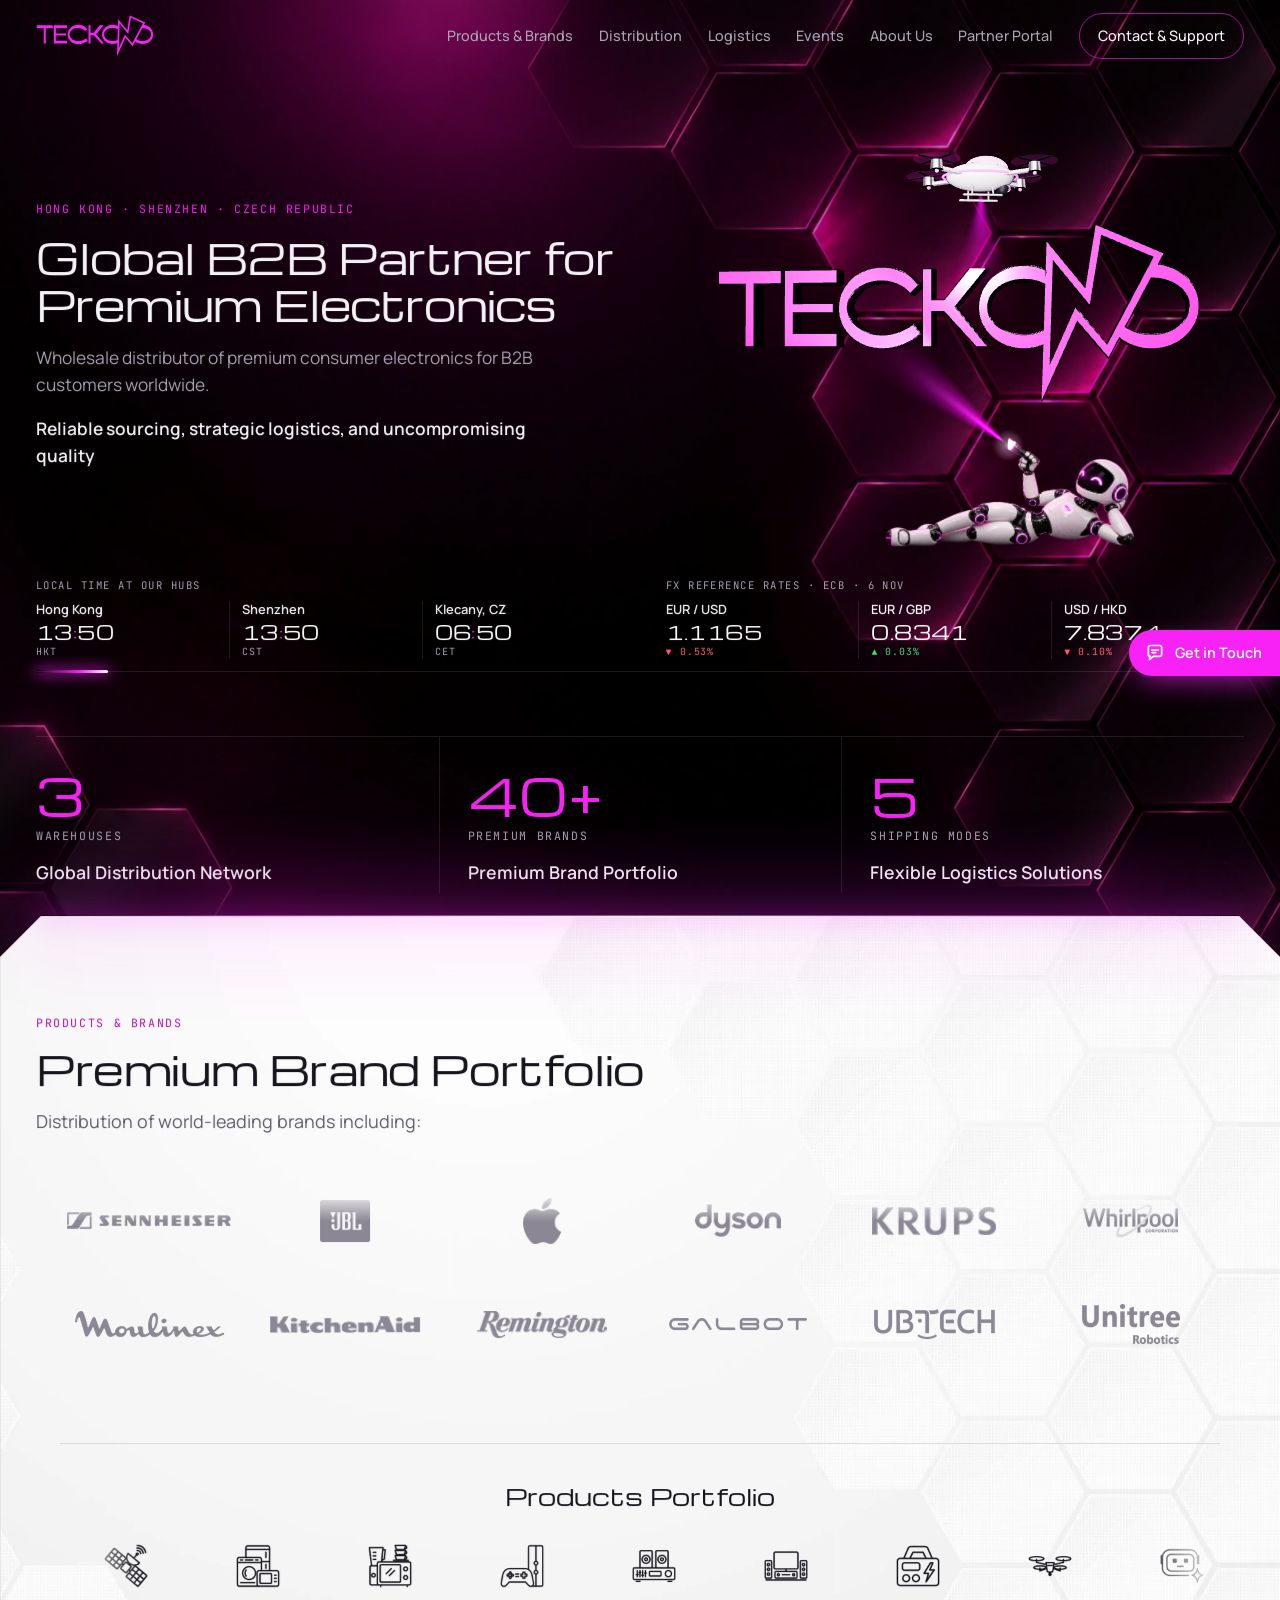
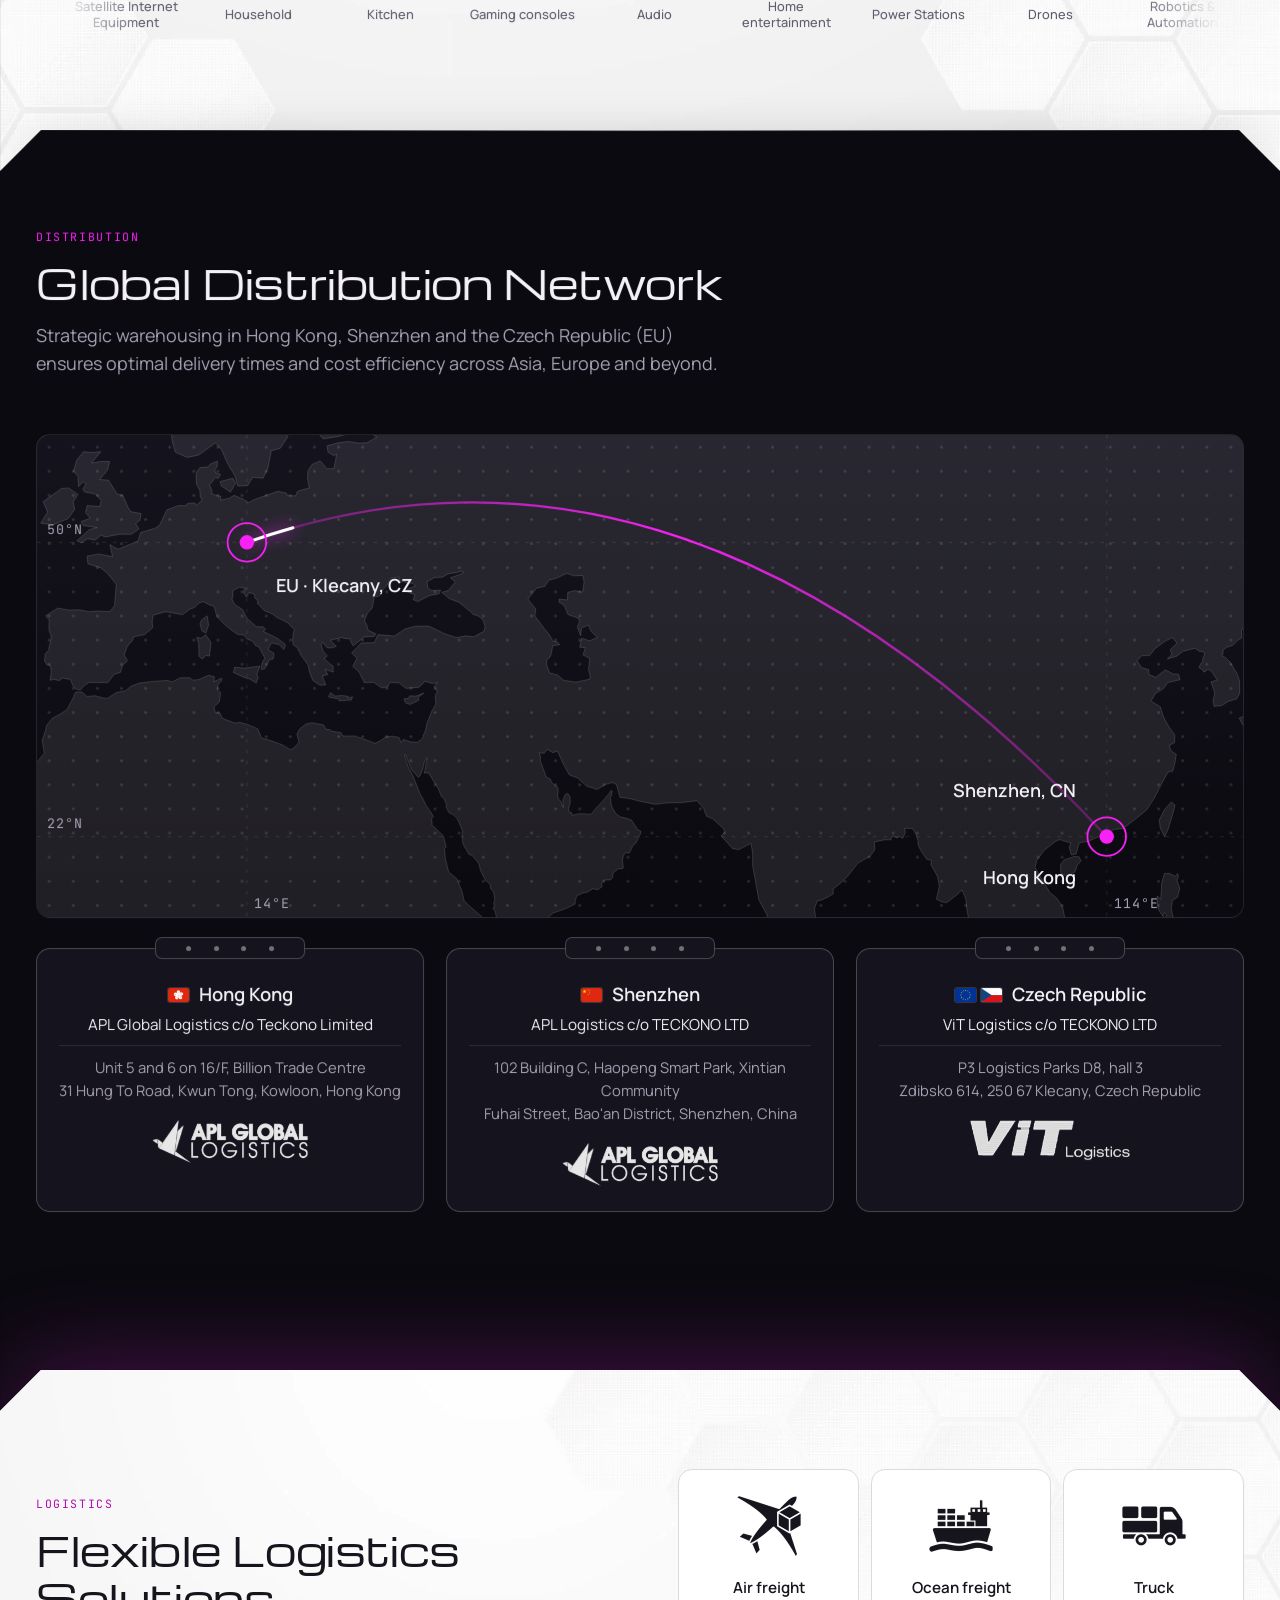
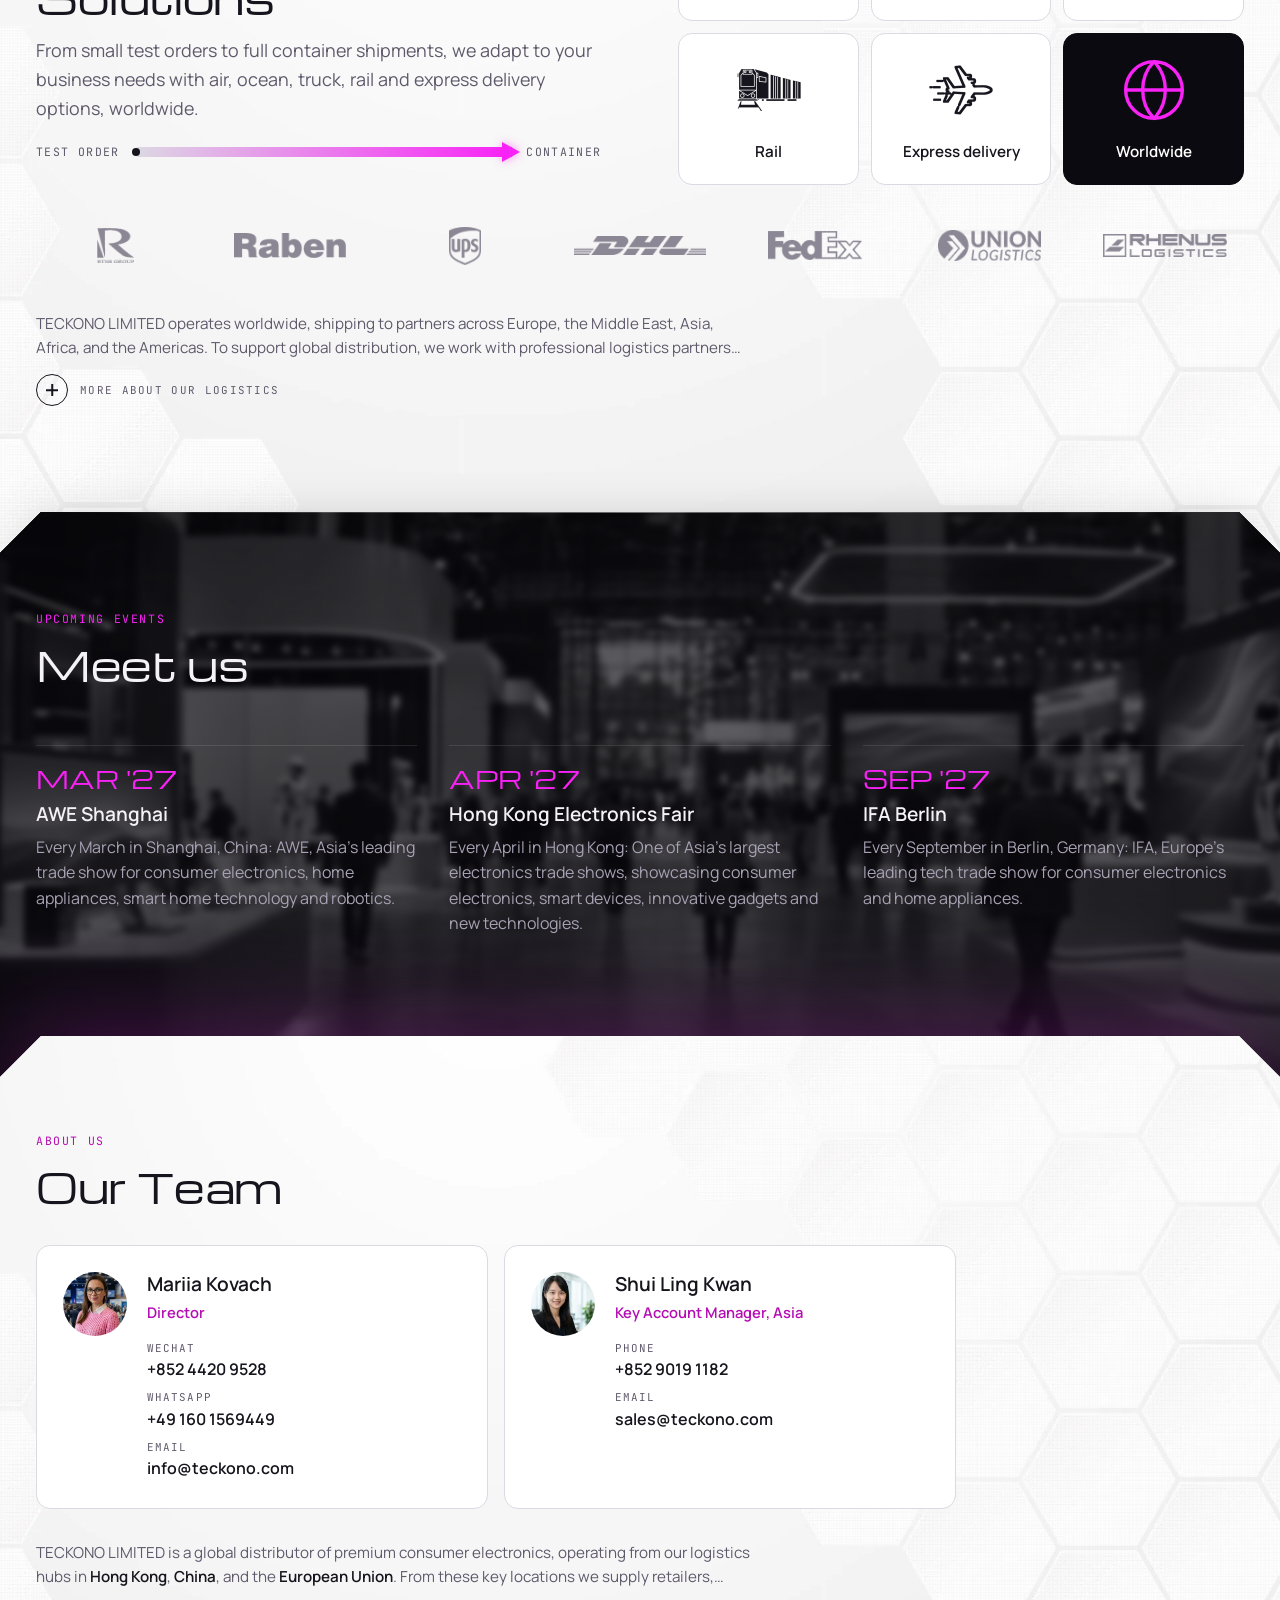
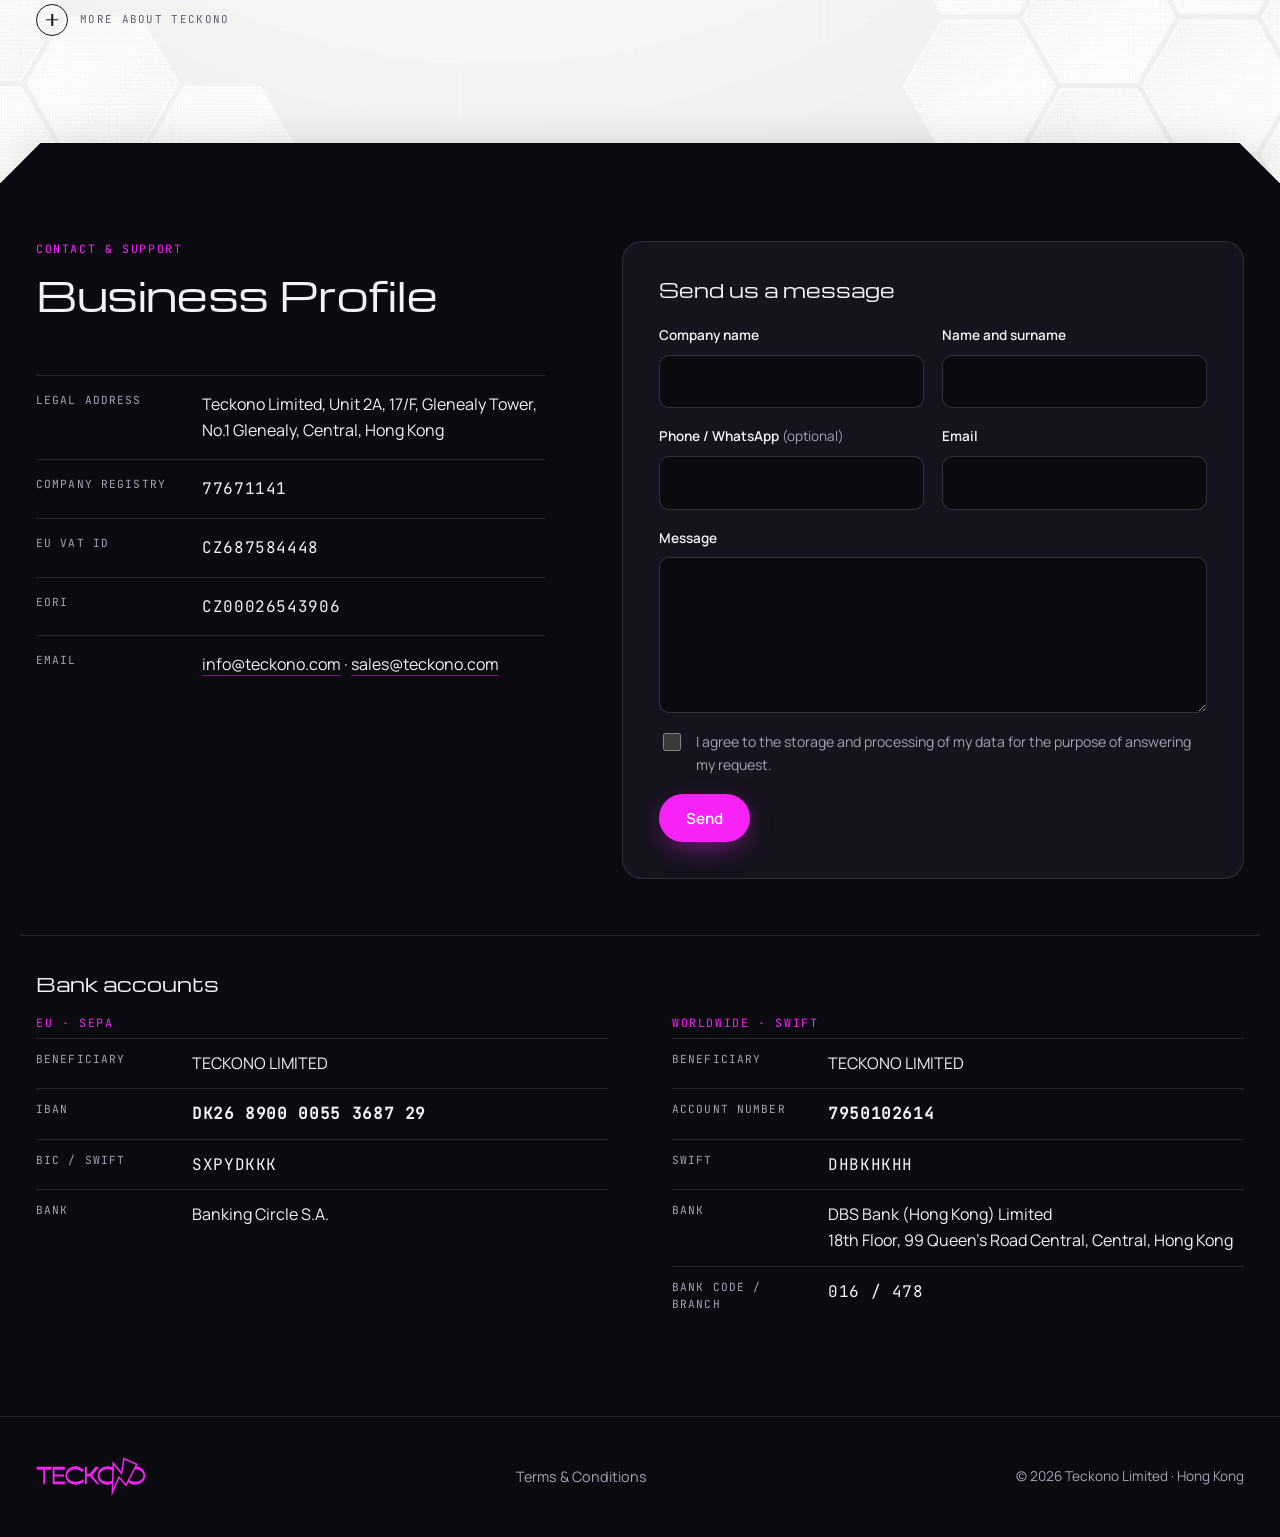
==== commit 6fdcc426: "Scale the layout to wide screens; release the WebGL probe context Above 1500px the column grows with" ====
--- a/index.html
+++ b/index.html
@@ -11,8 +11,8 @@
 <link rel="preload" href="assets/fonts/michroma-latin-400-normal.woff2" as="font" type="font/woff2" crossorigin>
 <link rel="preload" href="assets/fonts/manrope-latin-wght-normal.woff2" as="font" type="font/woff2" crossorigin>
 <link rel="preload" href="assets/img/bg-hex-dark.webp" as="image">
-<link rel="stylesheet" href="assets/css/style.css">
-<script type="module" src="assets/js/logo3d.js"></script>
+<link rel="stylesheet" href="assets/css/style.css?v=53">
+<script type="module" src="assets/js/logo3d.js?v=53"></script>
 <script defer src="assets/js/main.js"></script>
 <script defer src="assets/js/transition.js"></script>
 <script defer src="assets/js/logo-roll.js"></script>
--- a/assets/css/style.css
+++ b/assets/css/style.css
@@ -872,3 +872,52 @@
   .chat-fab span { display: none; }
   .chat-panel { right: 0; bottom: 0; left: 0; width: auto; border-radius: 18px 18px 0 0; max-height: 86vh; padding: 20px 18px calc(20px + env(safe-area-inset-bottom, 0px)); }
 }
+
+/* Wide screens (Lion, v53): the page grows with the window instead of sitting in a 1240px column.
+   --kw (width steps) sets the column width; --k (steps by width AND height, so the hero still fits the
+   first screen with its pillars) scales the root font-size, and with it every rem size, plus the fixed
+   pixel sizes listed below. Up to 1499px wide nothing changes. */
+@media (min-width: 1500px) { :root { --kw: 1.08; } }
+@media (min-width: 1680px) { :root { --kw: 1.16; } }
+@media (min-width: 1860px) { :root { --kw: 1.26; } }
+@media (min-width: 2100px) { :root { --kw: 1.38; } }
+@media (min-width: 2400px) { :root { --kw: 1.54; } }
+@media (min-width: 2800px) { :root { --kw: 1.74; } }
+@media (min-width: 3400px) { :root { --kw: 2.1; } }
+@media (min-width: 1500px) { :root { --k: 1; } }
+@media (min-width: 1500px) and (min-height: 1020px) { :root { --k: 1.08; } }
+@media (min-width: 1680px) and (min-height: 1100px) { :root { --k: 1.16; } }
+@media (min-width: 1860px) and (min-height: 1190px) { :root { --k: 1.26; } }
+@media (min-width: 2100px) and (min-height: 1300px) { :root { --k: 1.38; } }
+@media (min-width: 2400px) and (min-height: 1450px) { :root { --k: 1.54; } }
+@media (min-width: 2800px) and (min-height: 1640px) { :root { --k: 1.74; } }
+@media (min-width: 3400px) and (min-height: 1980px) { :root { --k: 2.1; } }
+@media (min-width: 1500px) {
+  :root { --maxw: calc(1240px * var(--kw)); --header-h: calc(72px * var(--k)); }
+  html { font-size: calc(16px * var(--k)); }
+  .brand img { width: calc(118px * var(--k)); }
+  /* the 3D scene keeps its frame at any aspect (logo3d.js fits the camera), so its height is capped
+     to keep the pillars on the first screen */
+  .hero-logo { aspect-ratio: auto; height: min(calc(var(--maxw) * .36), 50svh); }
+  .btn { min-height: calc(48px * var(--k)); padding: 0 calc(26px * var(--k)); }
+  .hero-desk, .desk-grid { gap: calc(12px * var(--k)) calc(56px * var(--k)); }
+  .pillar { padding: calc(32px * var(--k)) calc(28px * var(--k)) 8px 0; }
+  .pillar + .pillar { padding-left: calc(28px * var(--k)); }
+  .logo-scroll { --row: calc(52px * var(--k)); --row-gap: calc(52px * var(--k)); max-width: calc(1160px * var(--kw)); }
+  .logo-wall li { min-height: calc(52px * var(--k)); }
+  .logo { width: calc(var(--w) * var(--k)); height: calc(var(--h) * var(--k)); max-height: calc(46px * var(--k)); }
+  .portfolio { max-width: calc(1160px * var(--kw)); }
+  .groups li { width: calc(132px * var(--k)); }
+  .group-icon { width: calc(48px * var(--k)); height: calc(48px * var(--k)); }
+  .flag svg { width: calc(21px * var(--k)); height: calc(14px * var(--k)); }
+  .wh-logo { height: calc(44px * var(--k)); }
+  .wh-logo-vit { height: calc(40px * var(--k)); }
+  .mode svg, .mode-icon { width: calc(68px * var(--k)); height: calc(68px * var(--k)); }
+  .carriers .logo-wall li { min-height: calc(44px * var(--k)); }
+  .plus { width: calc(32px * var(--k)); height: calc(32px * var(--k)); }
+  .team { max-width: calc(920px * var(--kw)); gap: calc(16px * var(--k)); }
+  .person { padding: calc(26px * var(--k)); gap: calc(20px * var(--k)); }
+  .avatar { width: calc(64px * var(--k)); height: calc(64px * var(--k)); }
+  .forms .inquiry { max-width: calc(860px * var(--kw)); }
+  .chat-fab svg { width: calc(20px * var(--k)); height: calc(20px * var(--k)); }
+}
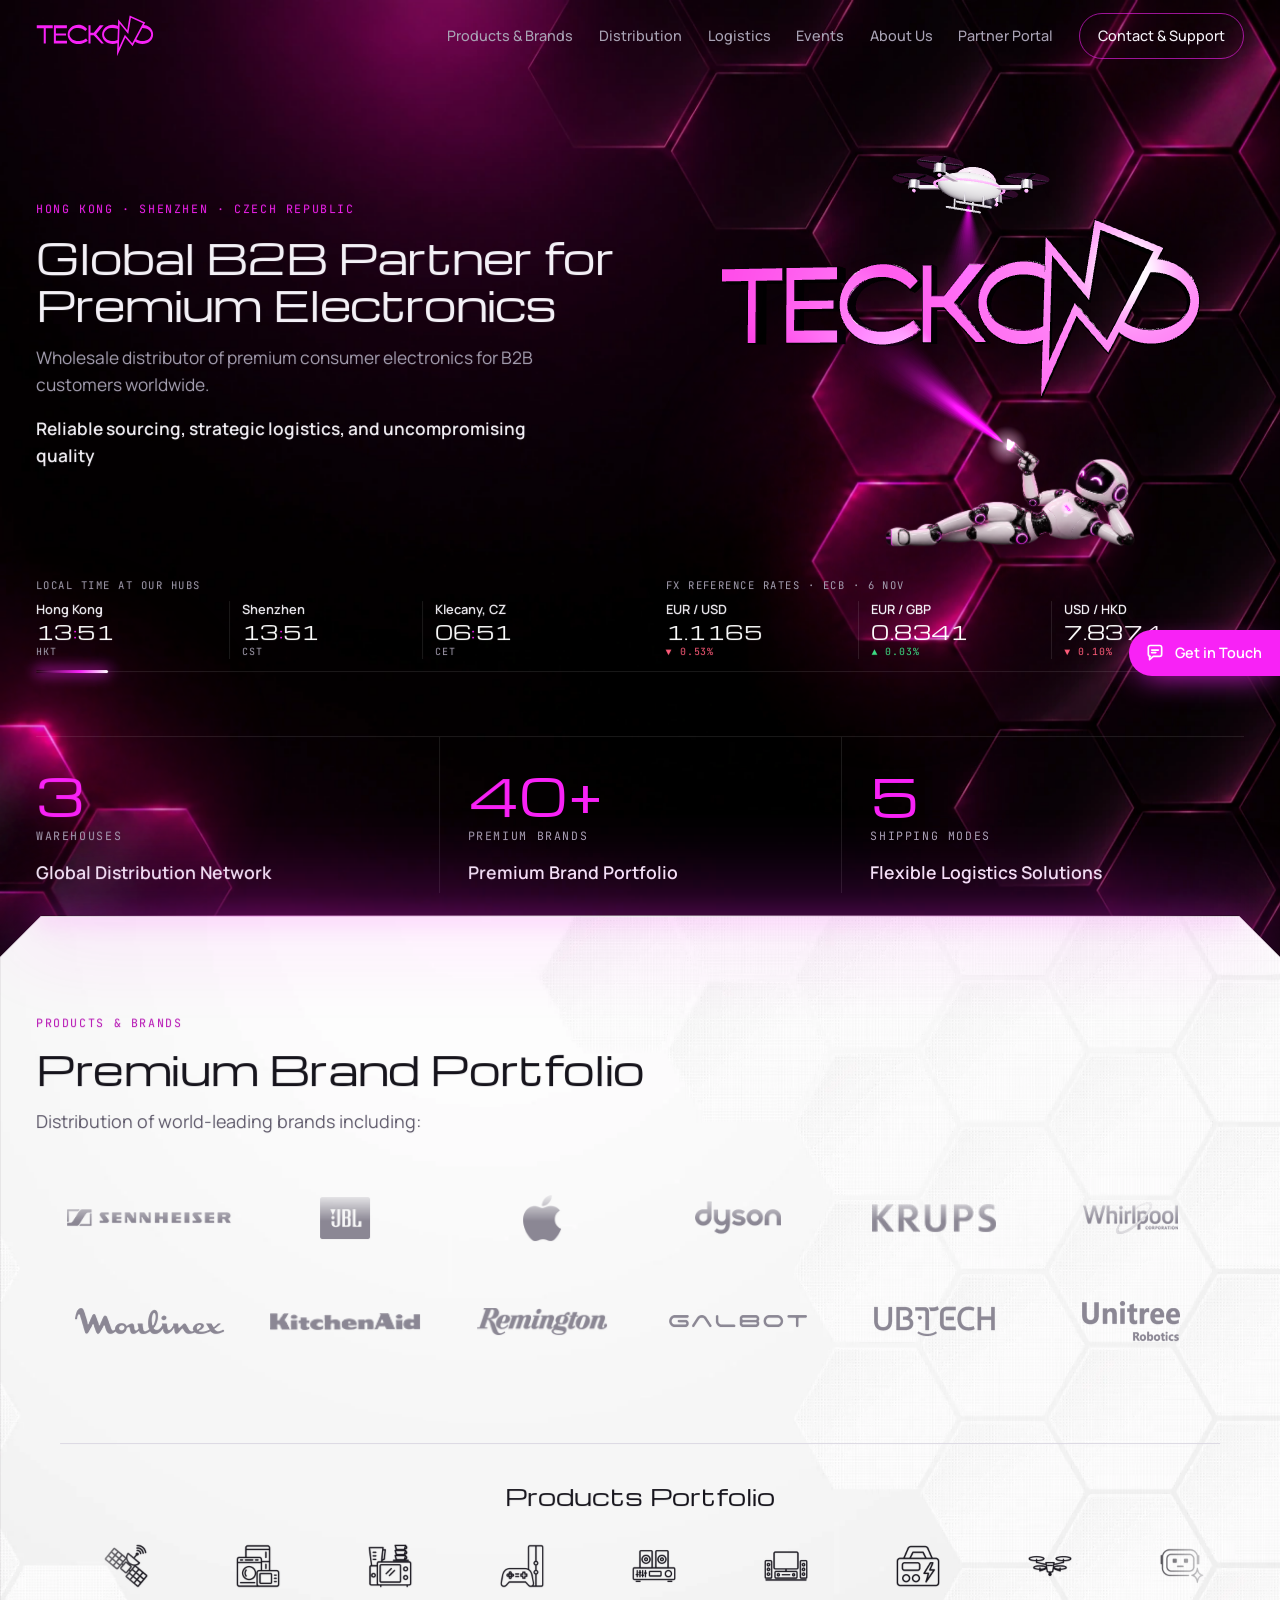
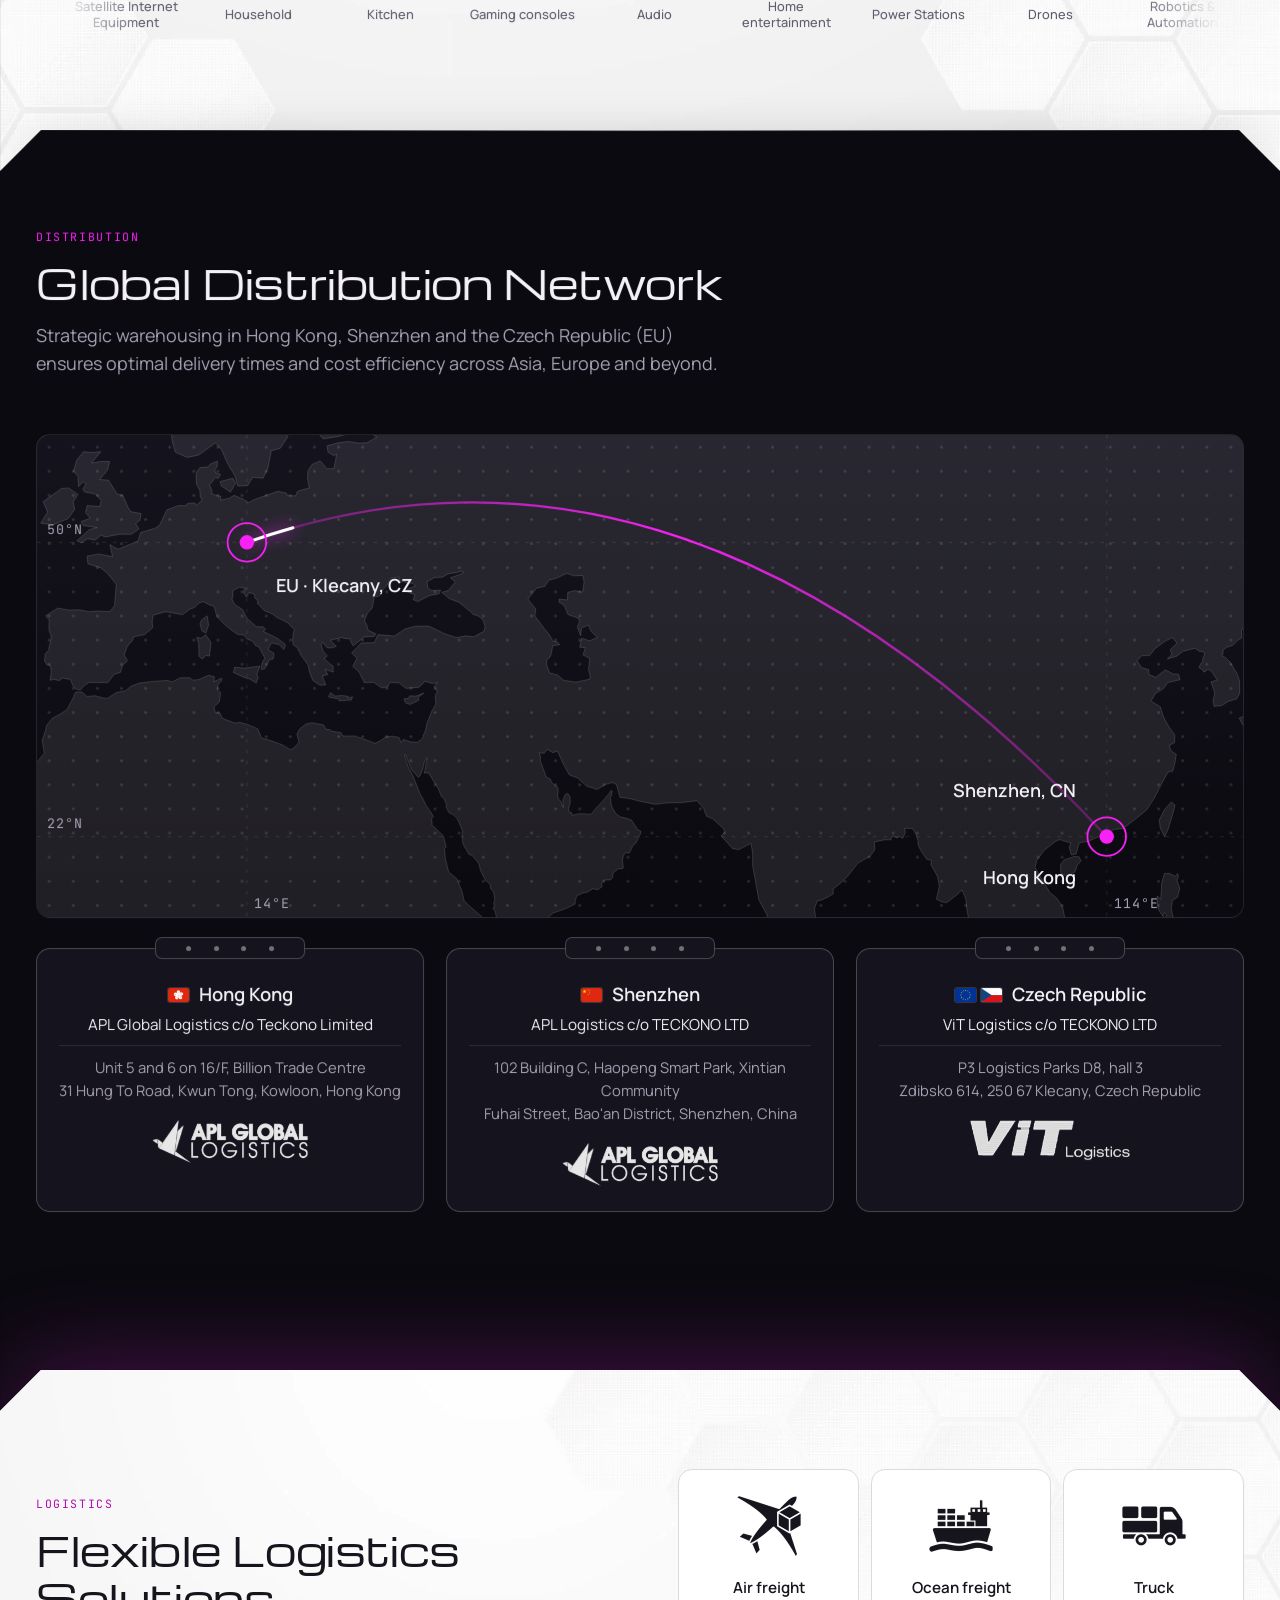
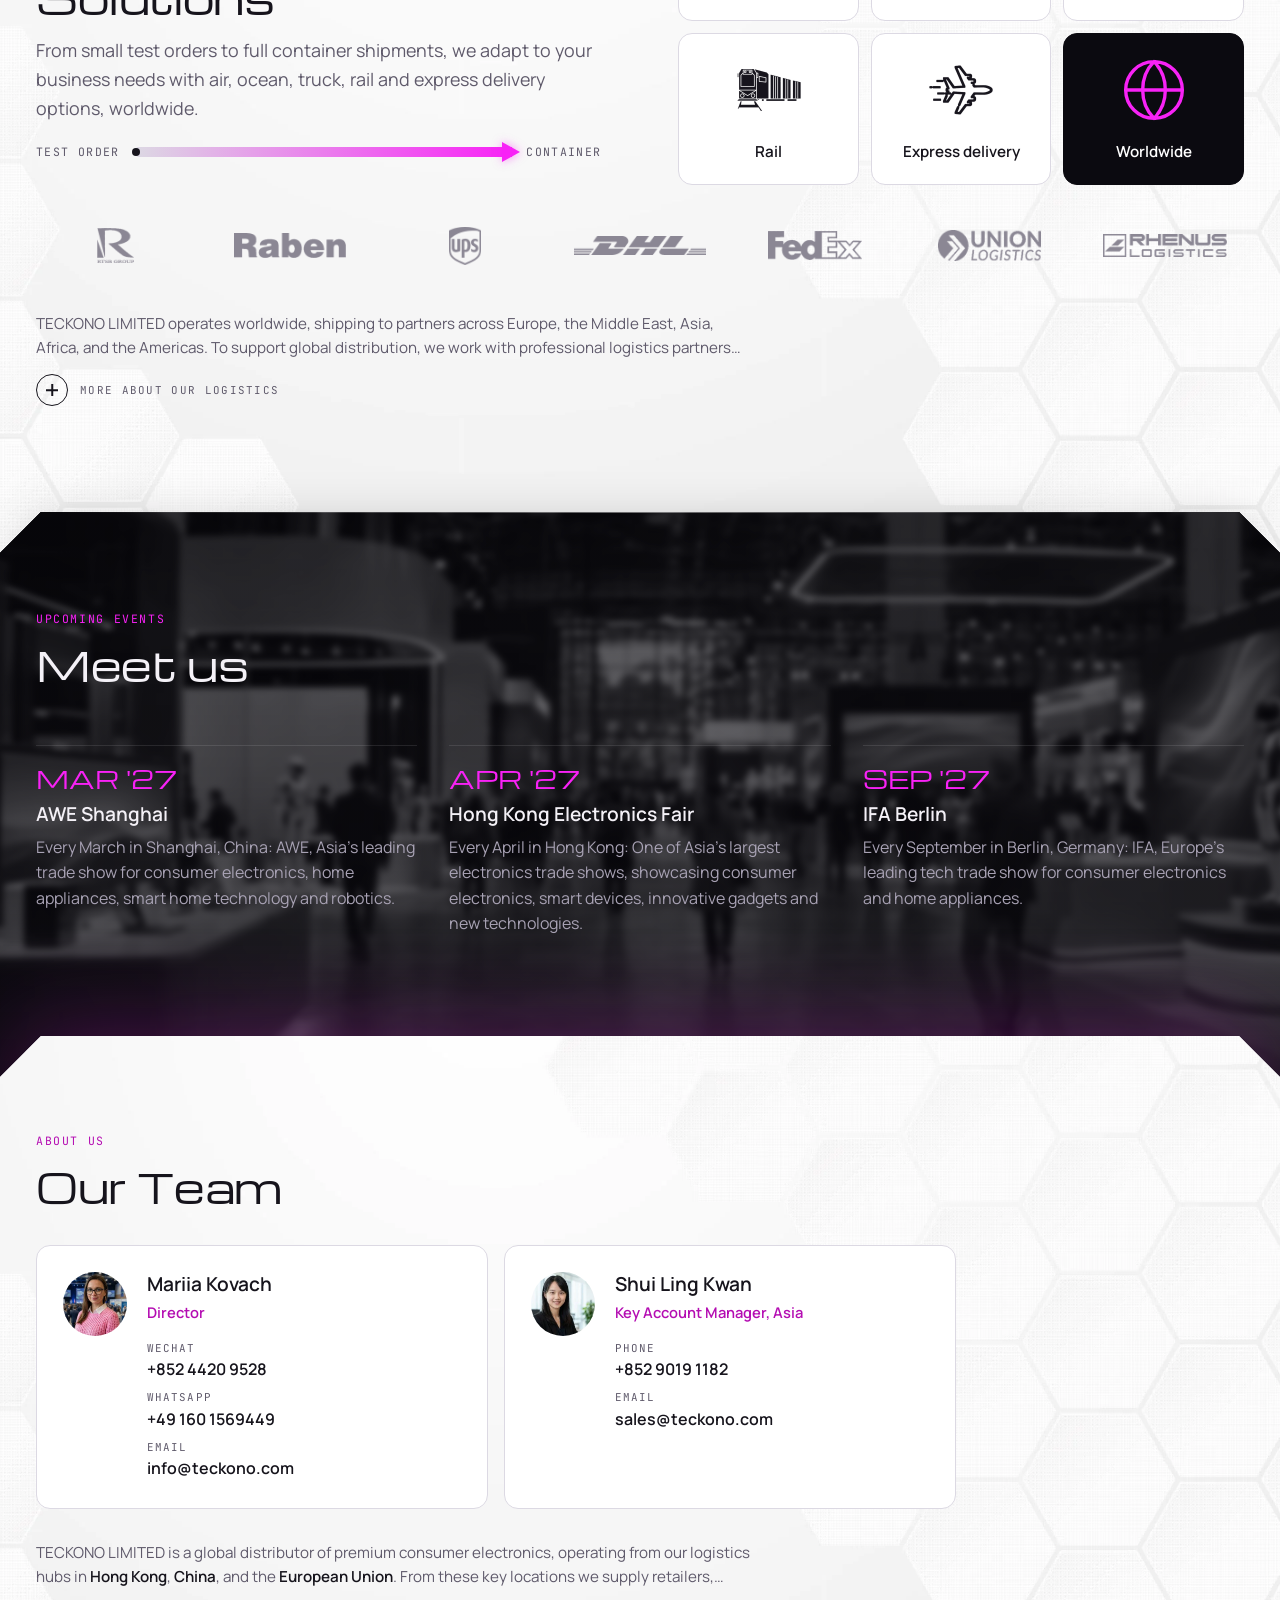
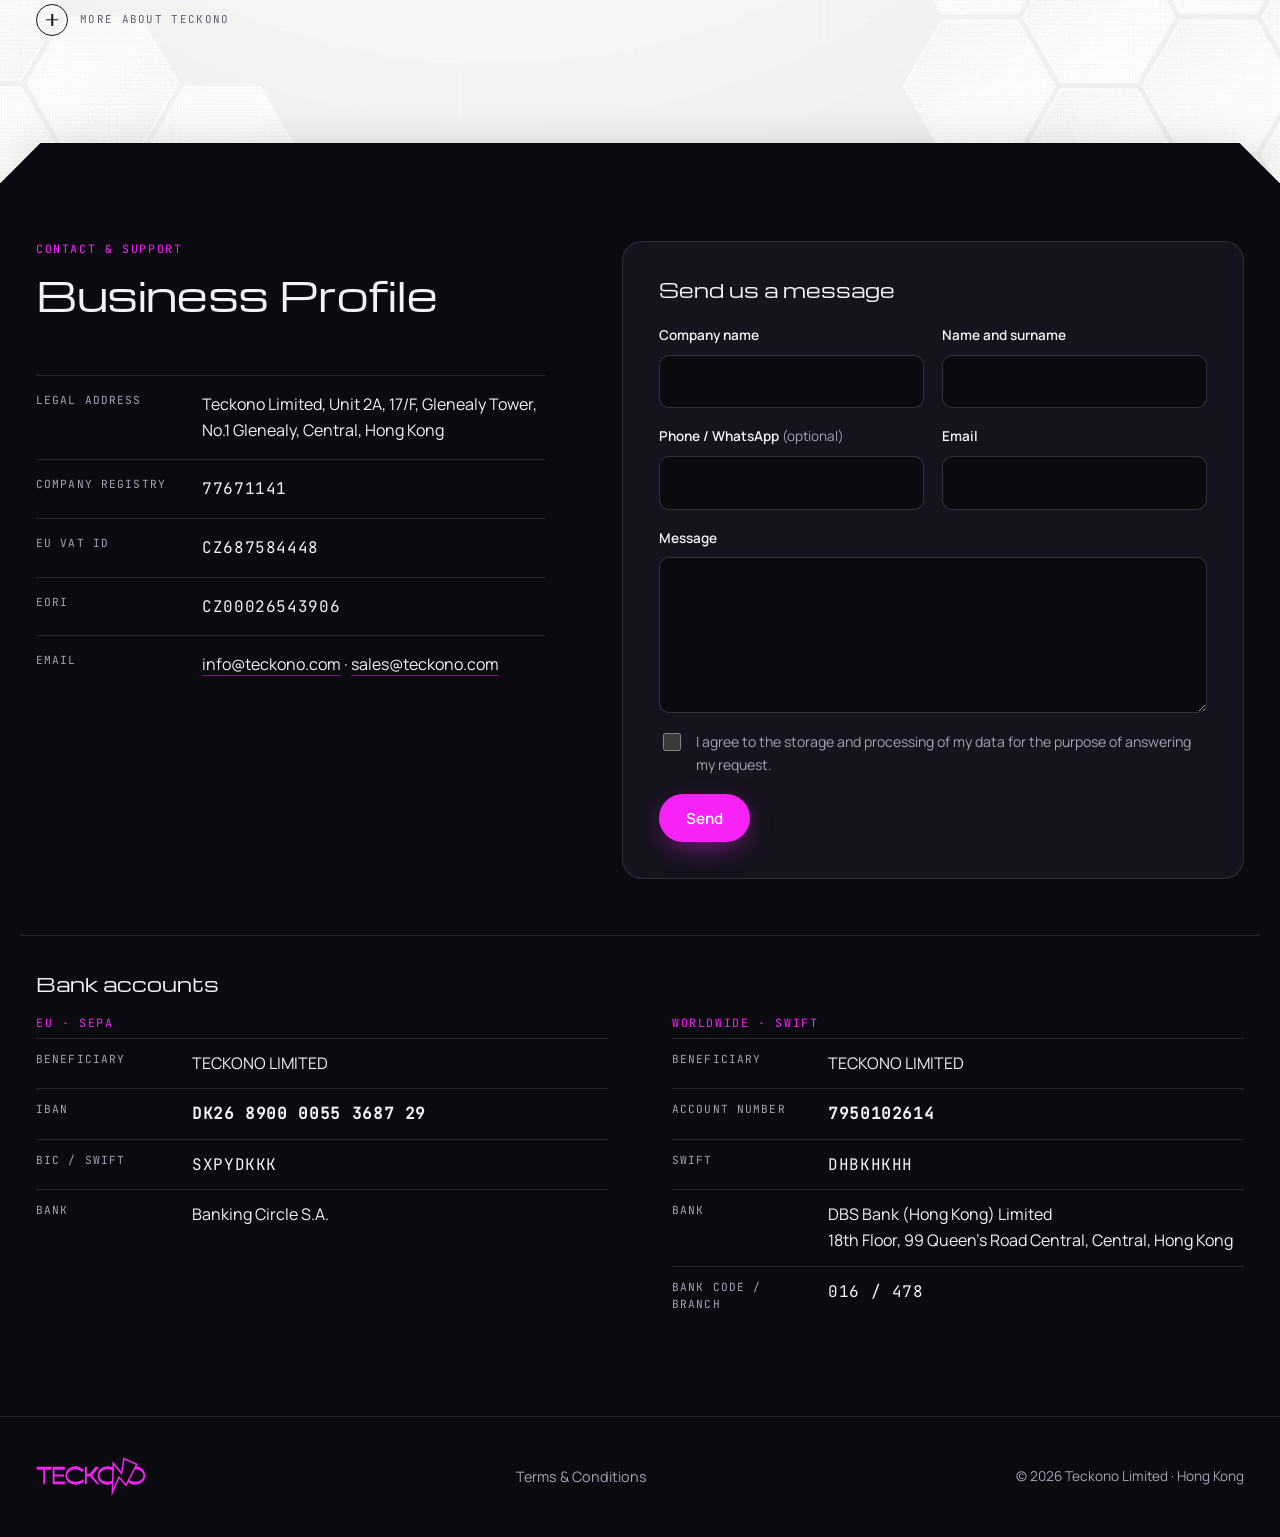
==== commit ef9004b4: "3D hero: default GPU power, fall back to the flat images on context loss Reverts the probe-context r" ====
--- a/index.html
+++ b/index.html
@@ -12,7 +12,7 @@
 <link rel="preload" href="assets/fonts/manrope-latin-wght-normal.woff2" as="font" type="font/woff2" crossorigin>
 <link rel="preload" href="assets/img/bg-hex-dark.webp" as="image">
 <link rel="stylesheet" href="assets/css/style.css?v=53">
-<script type="module" src="assets/js/logo3d.js?v=53"></script>
+<script type="module" src="assets/js/logo3d.js?v=54"></script>
 <script defer src="assets/js/main.js"></script>
 <script defer src="assets/js/transition.js"></script>
 <script defer src="assets/js/logo-roll.js"></script>
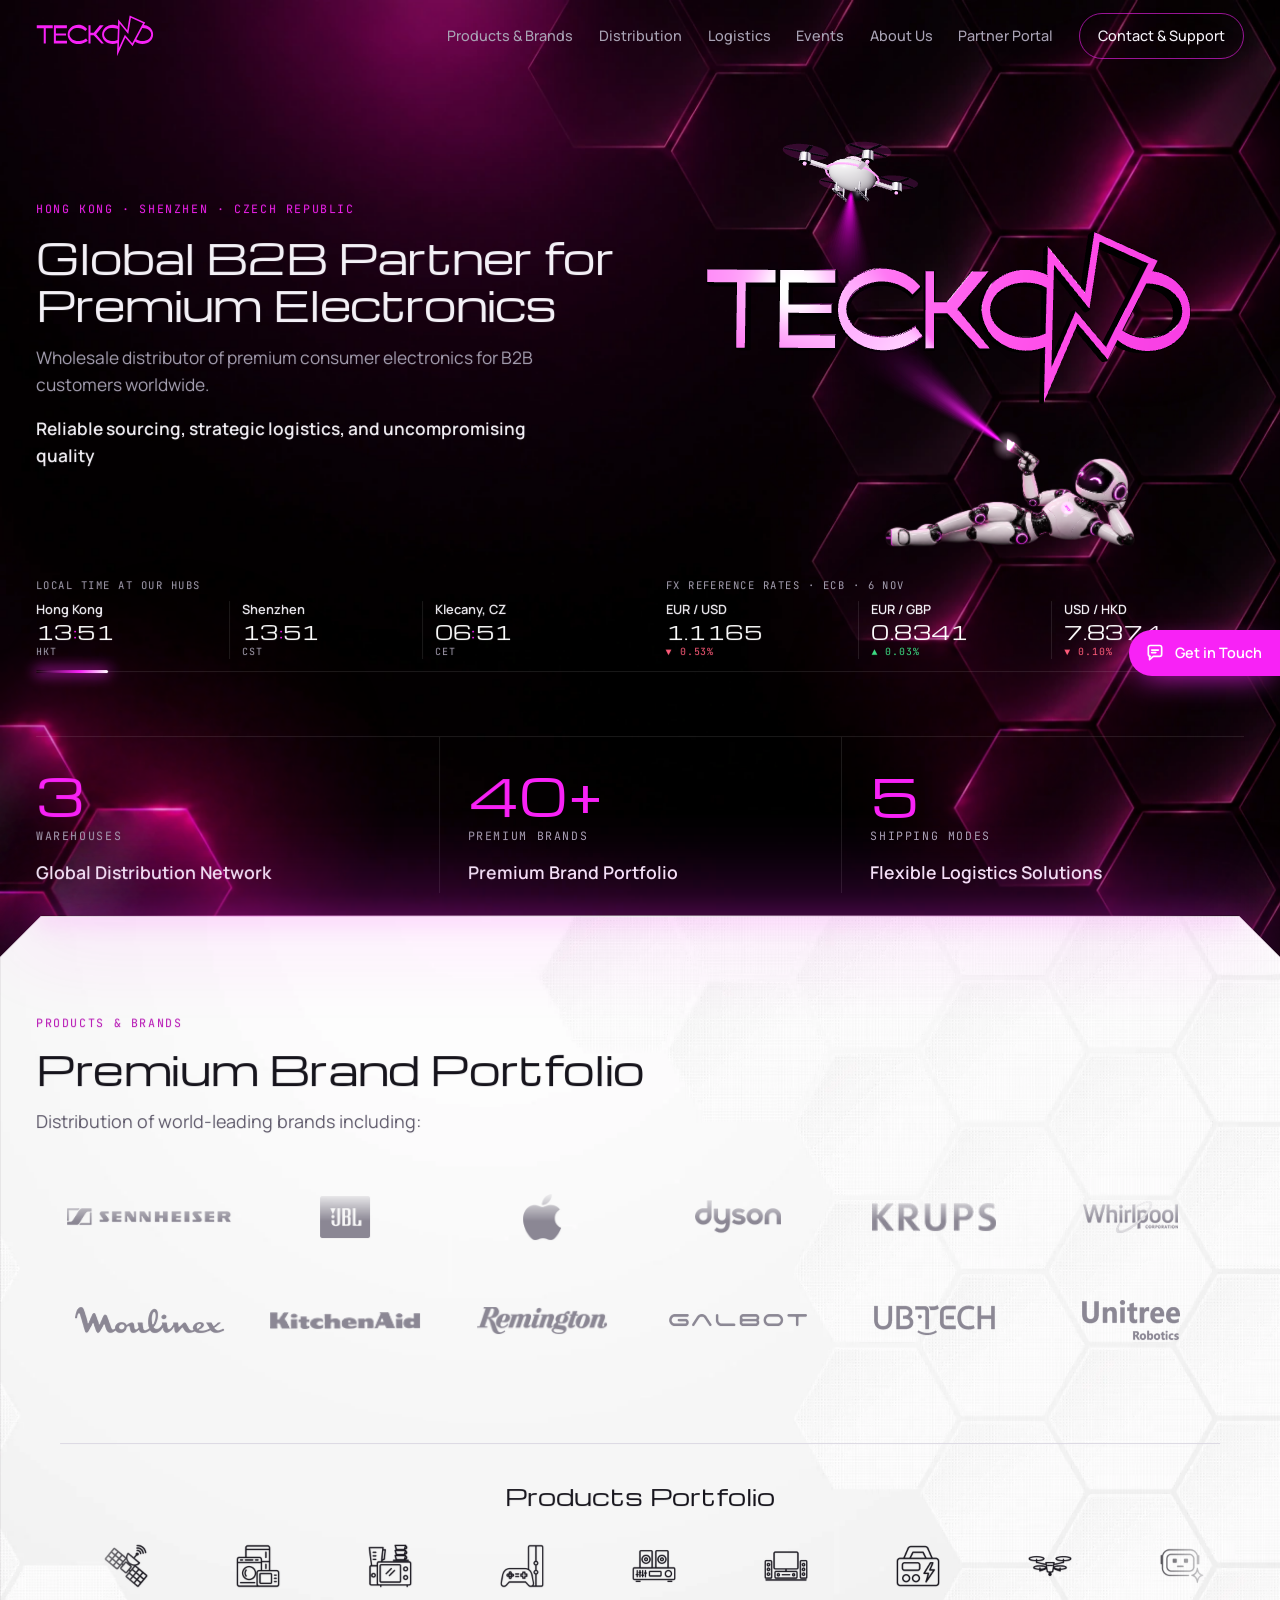
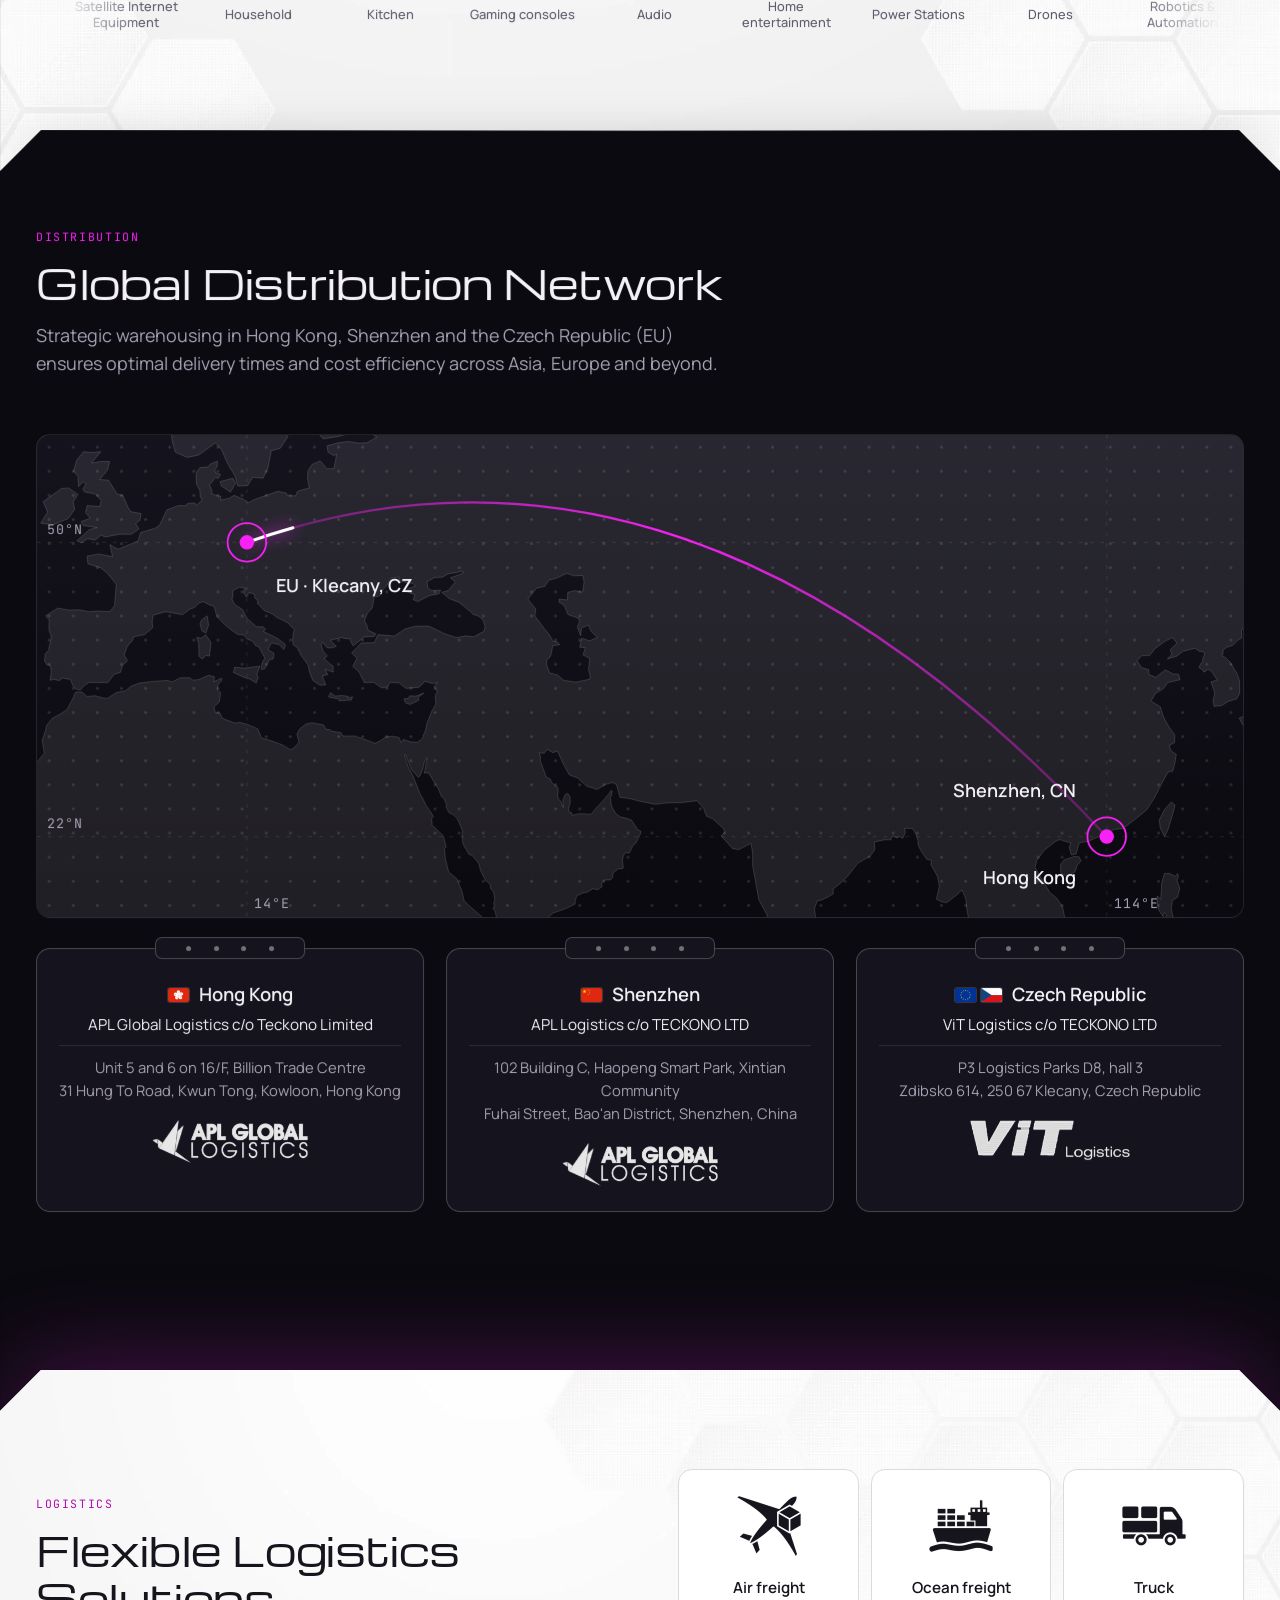
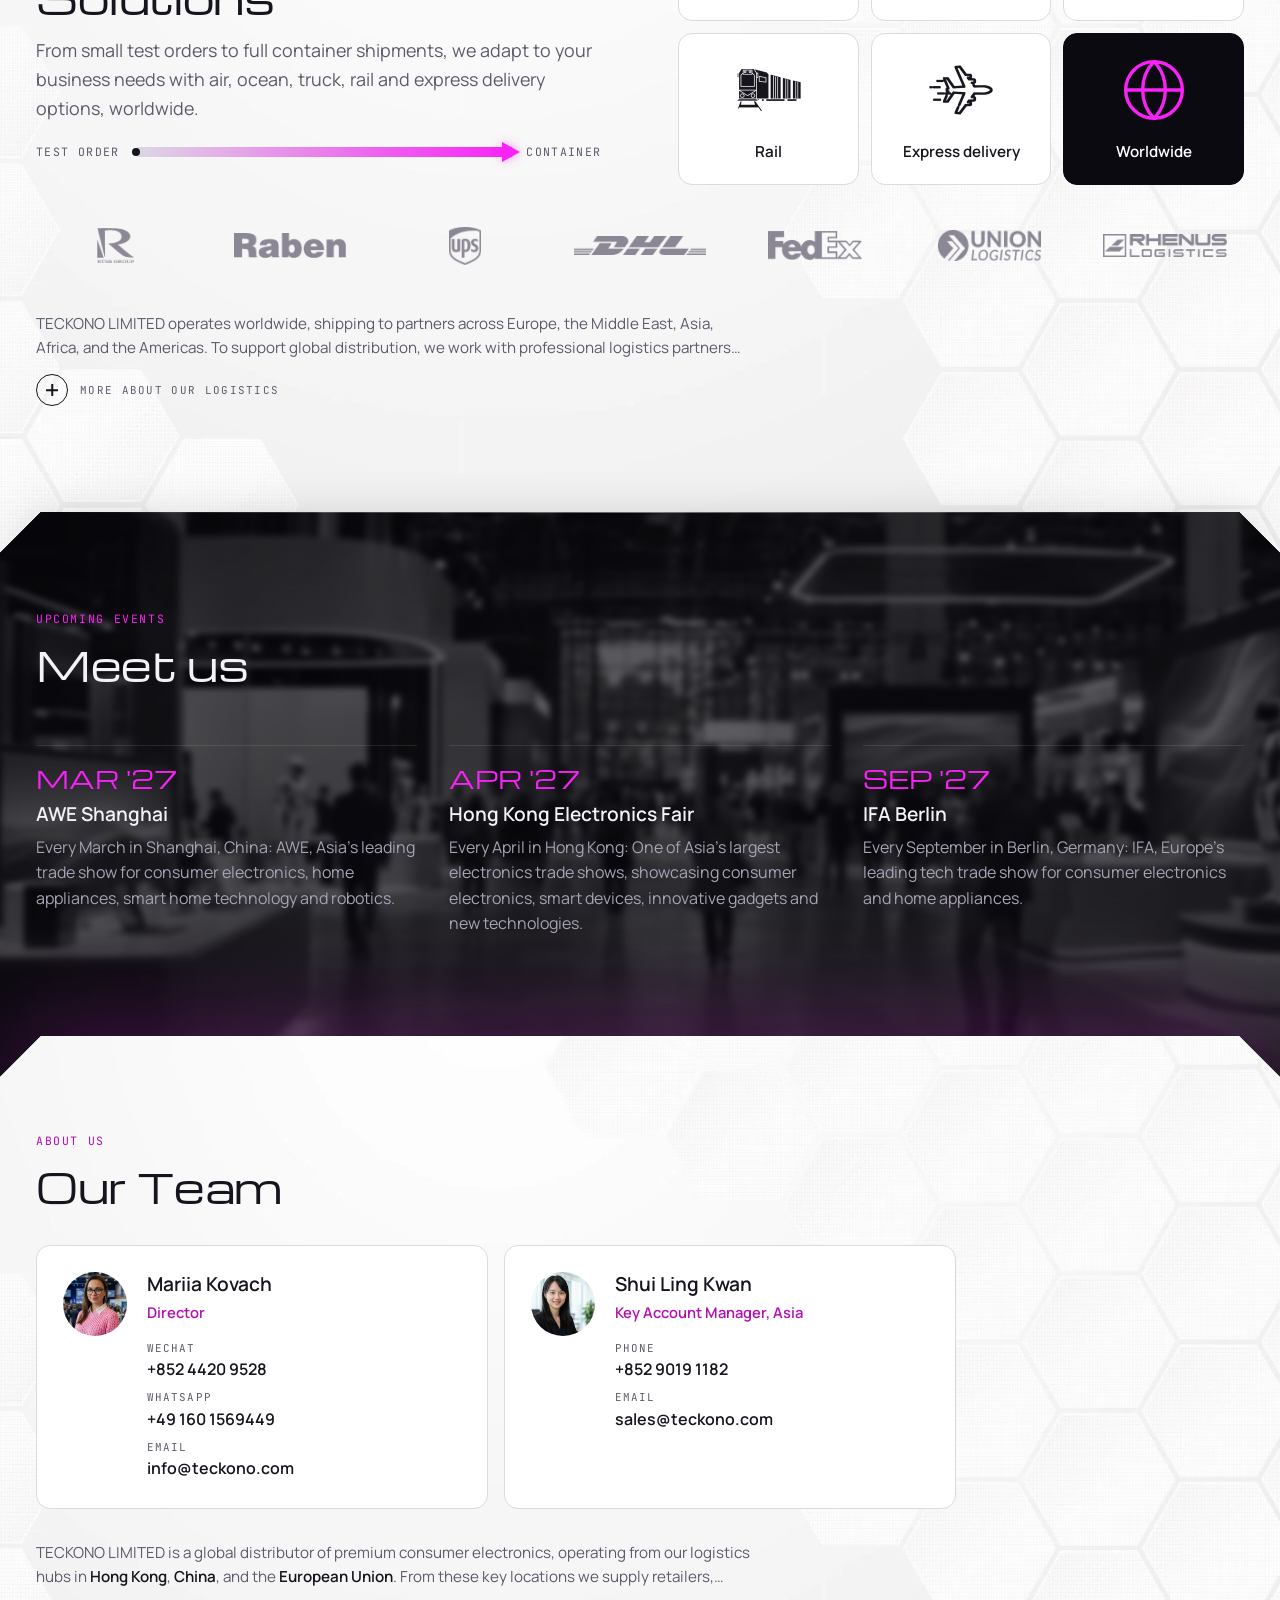
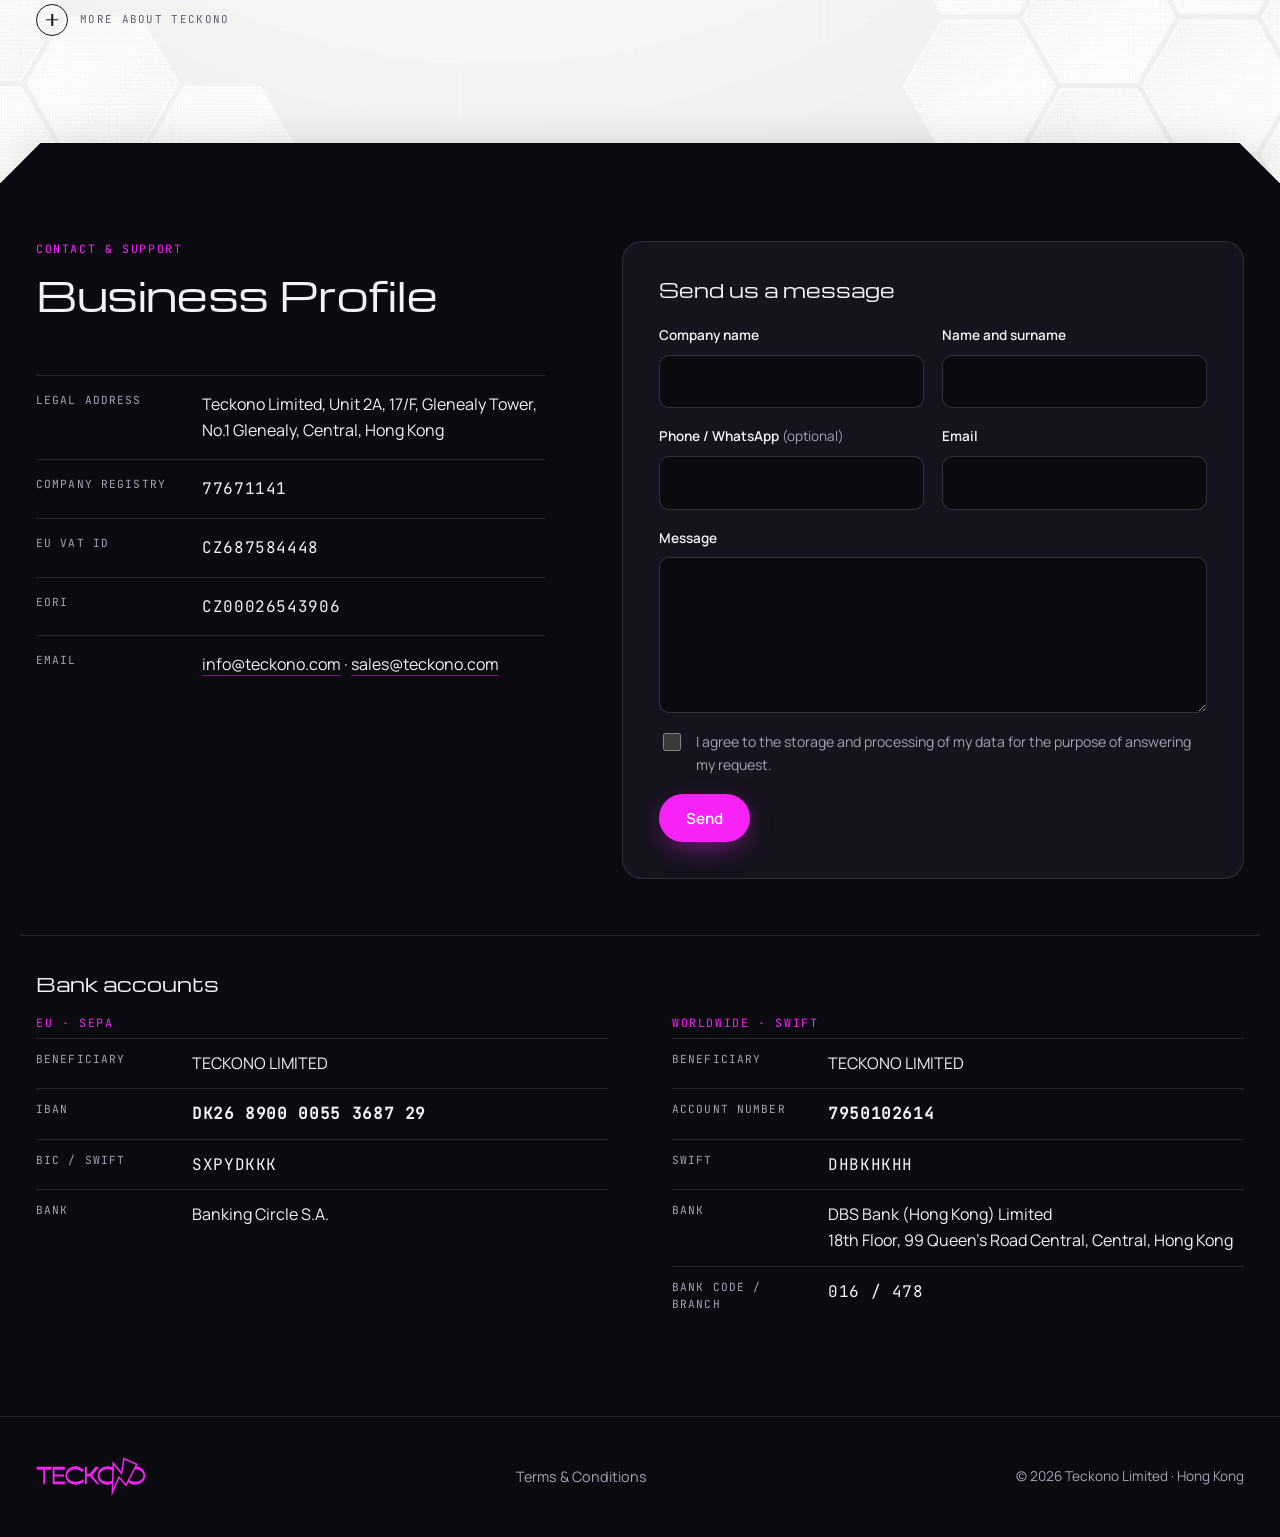
==== commit ed640aa6: "Restore the original 3D hero script Co-Authored-By: Claude Opus 5.5 <noreply@anthropic.com> Claude-S" ====
--- a/index.html
+++ b/index.html
@@ -12,7 +12,7 @@
 <link rel="preload" href="assets/fonts/manrope-latin-wght-normal.woff2" as="font" type="font/woff2" crossorigin>
 <link rel="preload" href="assets/img/bg-hex-dark.webp" as="image">
 <link rel="stylesheet" href="assets/css/style.css?v=53">
-<script type="module" src="assets/js/logo3d.js?v=54"></script>
+<script type="module" src="assets/js/logo3d.js?v=55"></script>
 <script defer src="assets/js/main.js"></script>
 <script defer src="assets/js/transition.js"></script>
 <script defer src="assets/js/logo-roll.js"></script>
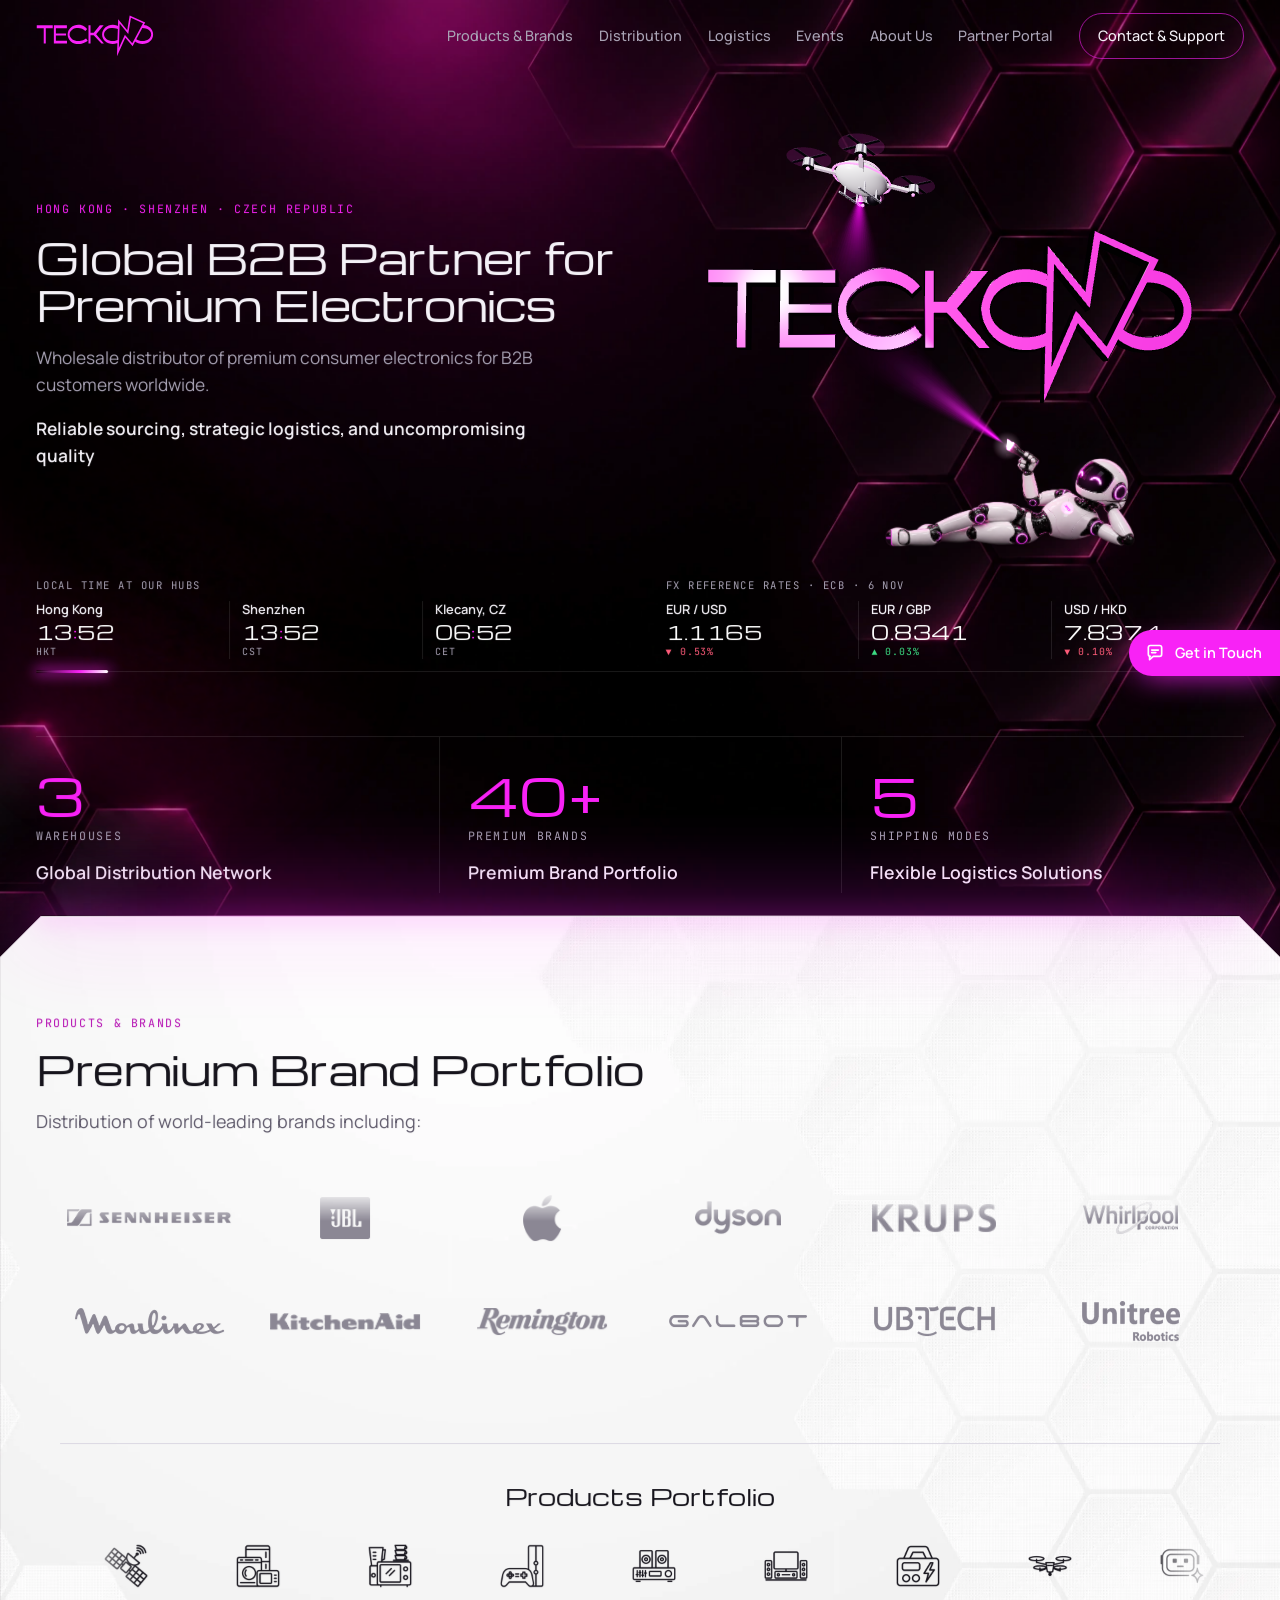
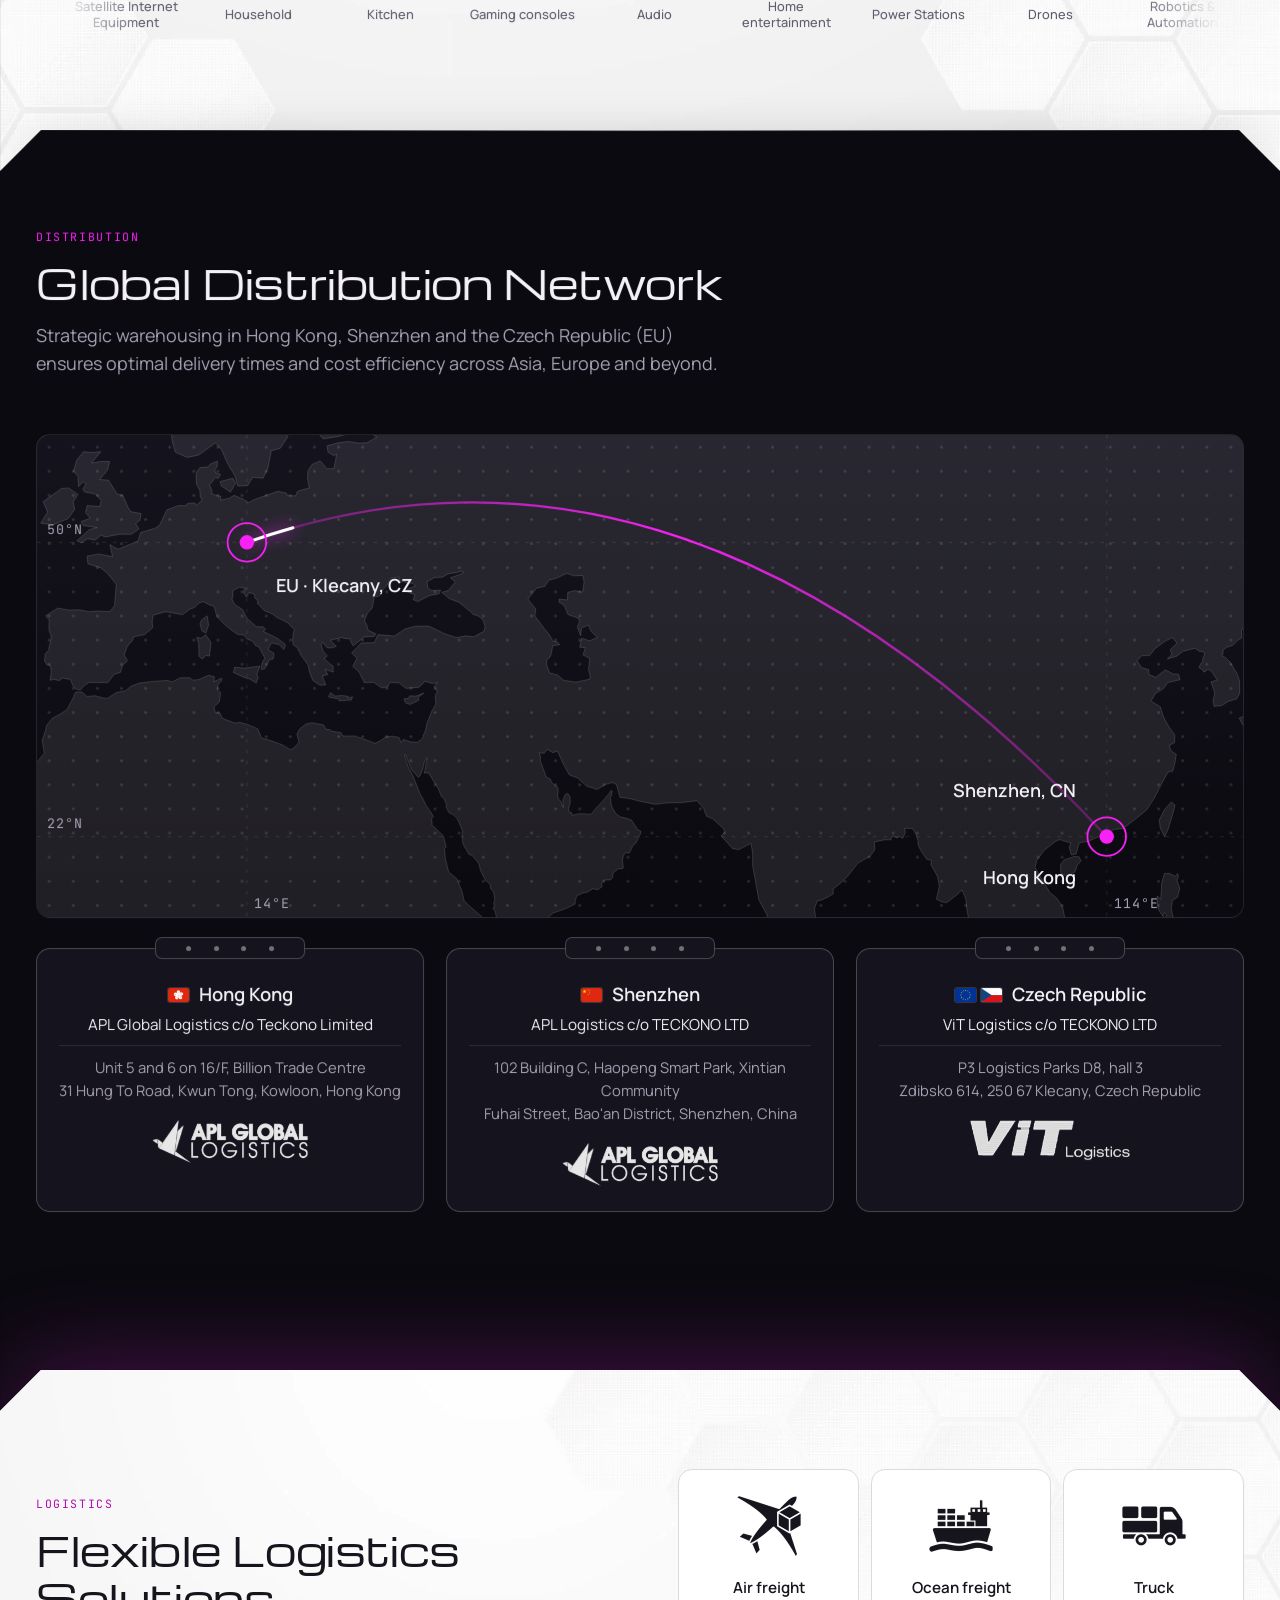
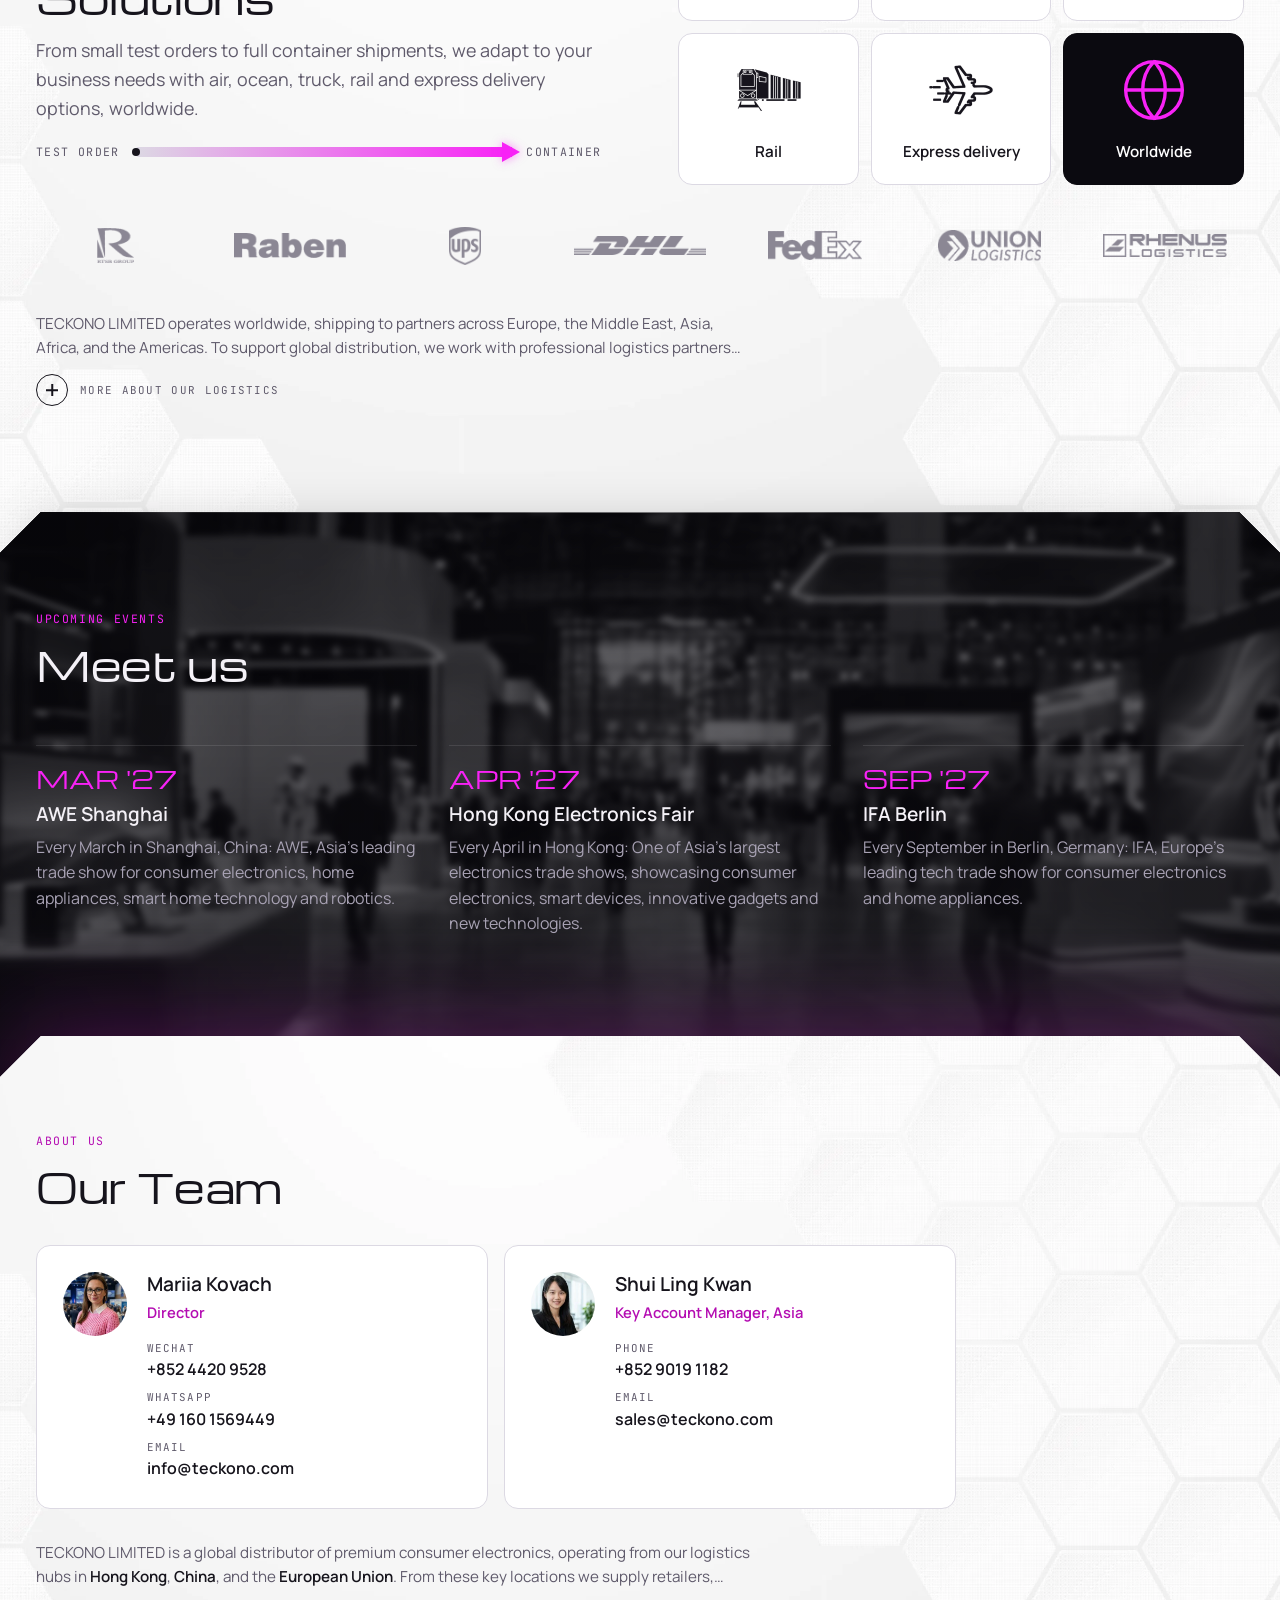
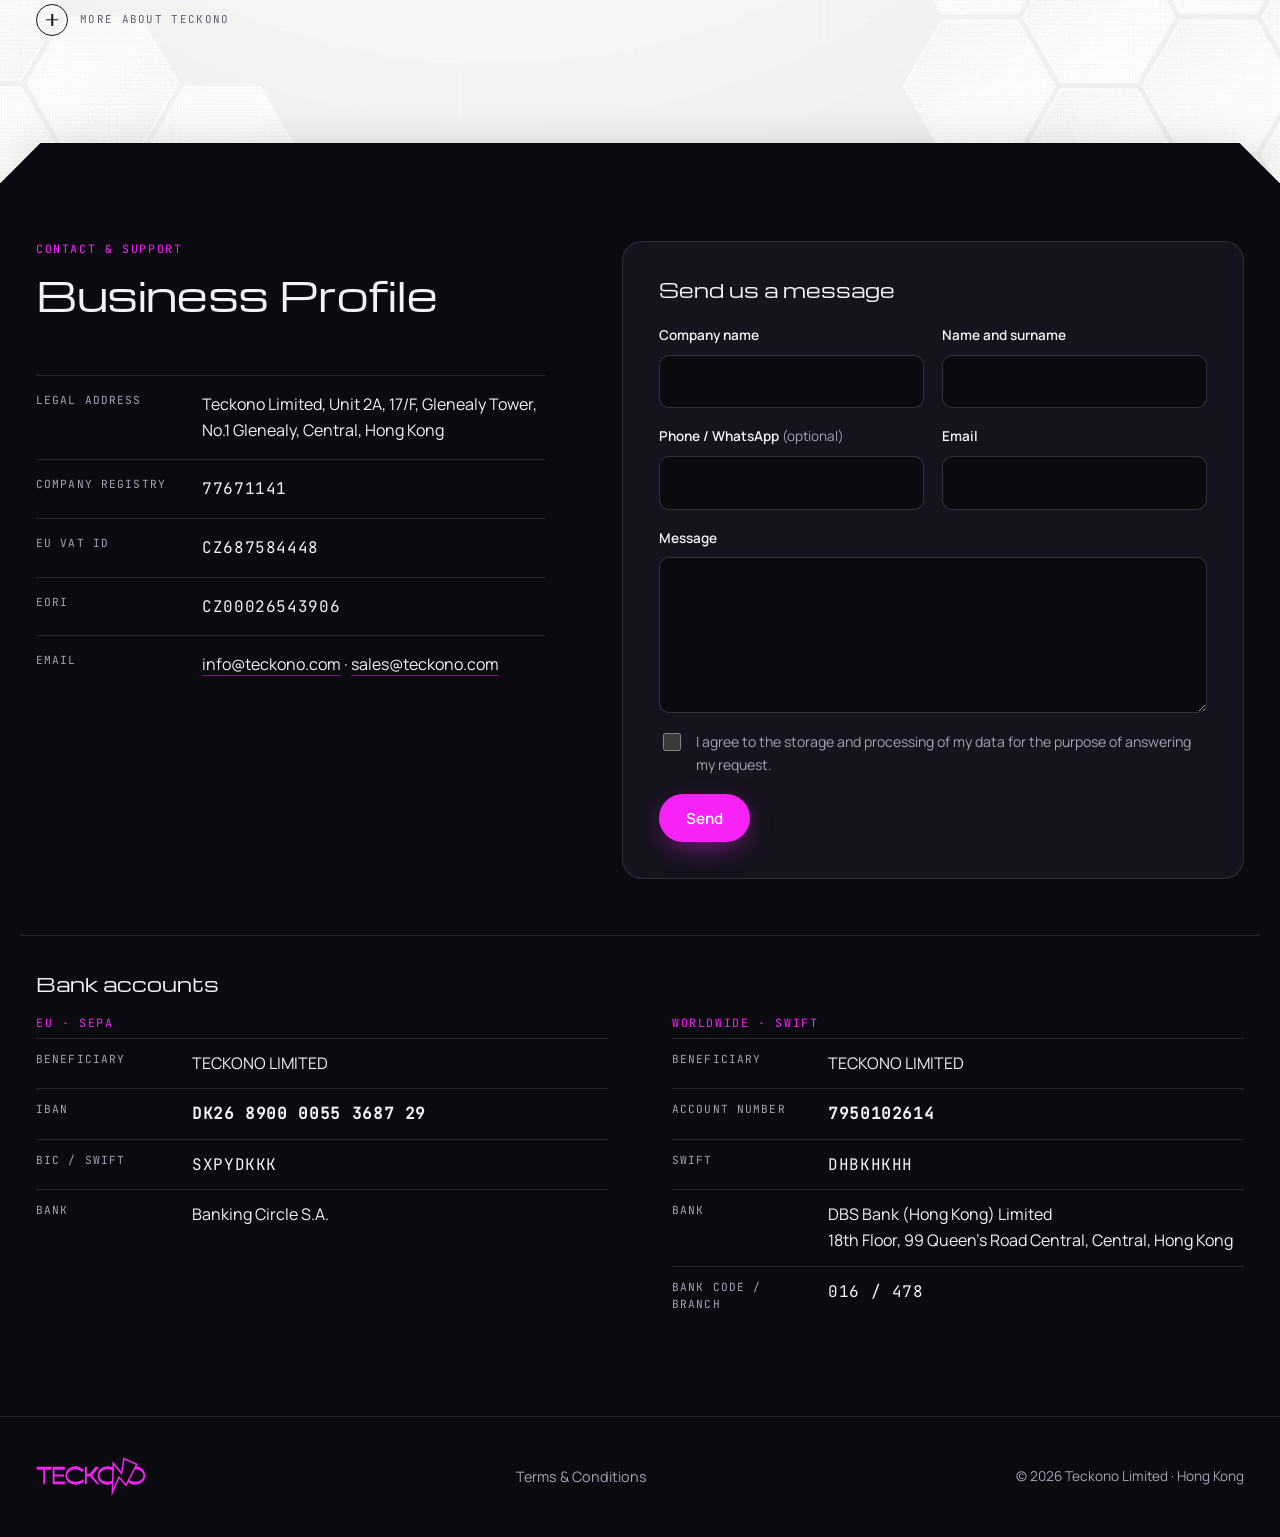
==== commit a1e82da4: "Hero steam: keep blowing upward for 3.5 s after the first burst, then dissolve Co-Authored-By: Claud" ====
--- a/index.html
+++ b/index.html
@@ -14,7 +14,7 @@
 <link rel="stylesheet" href="assets/css/style.css?v=53">
 <script type="module" src="assets/js/logo3d.js?v=55"></script>
 <script defer src="assets/js/main.js"></script>
-<script defer src="assets/js/transition.js"></script>
+<script defer src="assets/js/transition.js?v=56"></script>
 <script defer src="assets/js/logo-roll.js"></script>
 <script defer src="assets/js/video-bg.js"></script>
 </head>
